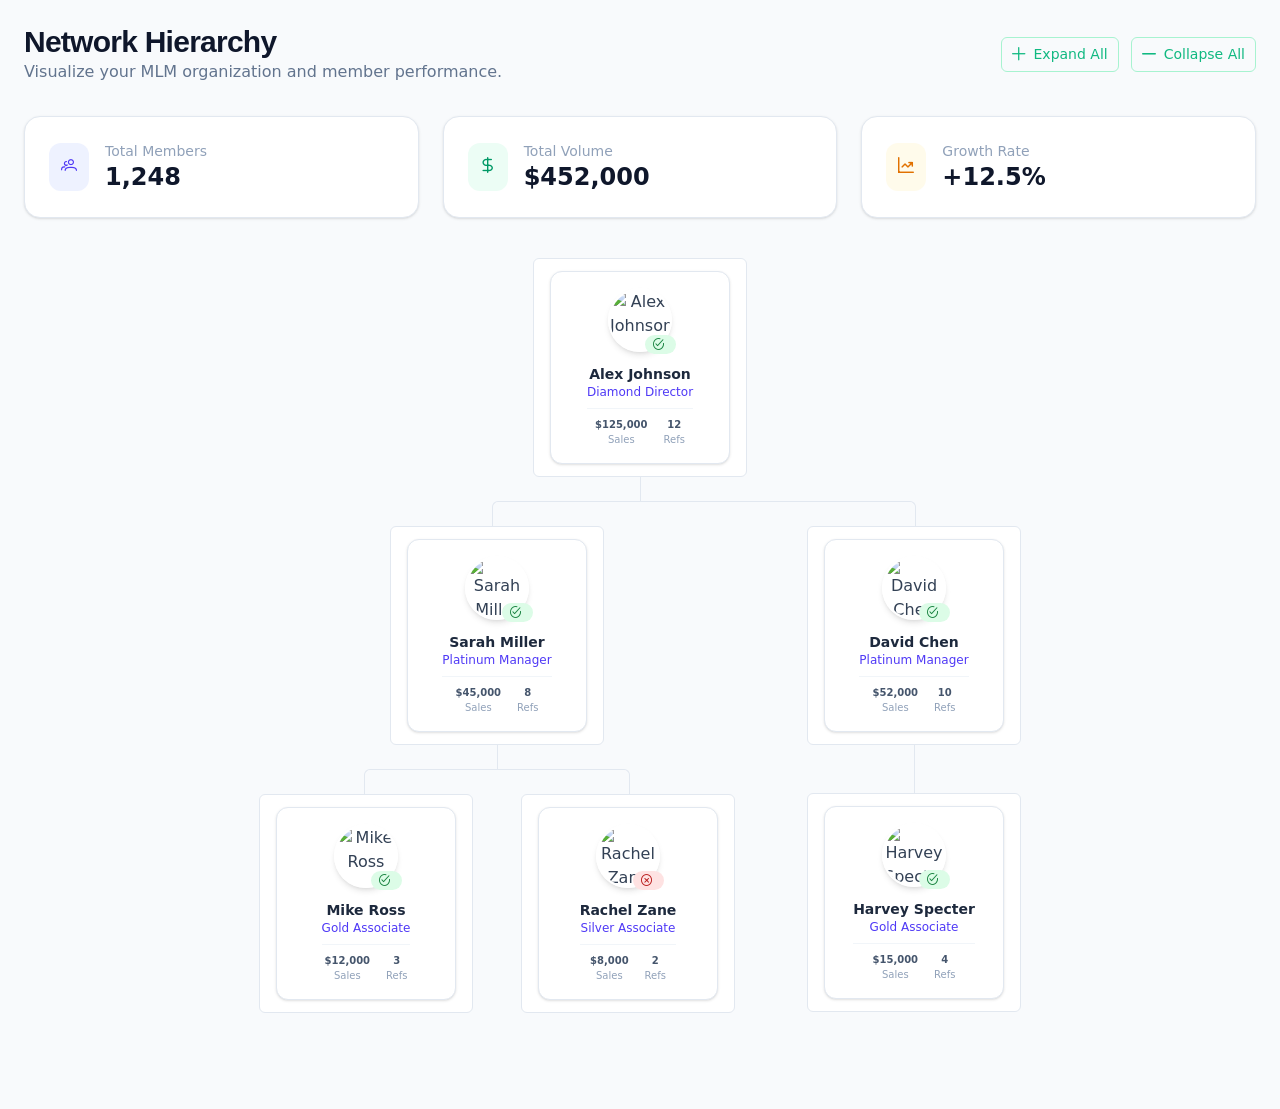
==== index.html @ 8acdace0 "Add files via upload" ====
<!DOCTYPE html><html lang="en" data-beasties-container><head>
    <meta charset="utf-8">
    <title>Google AI Studio Angular App</title>
    <base href="/">
    <meta name="viewport" content="width=device-width, initial-scale=1">
    <link rel="icon" type="image/x-icon" href="favicon.ico">
  <style>@font-face{font-family:Inter;font-style:normal;font-weight:400;font-display:swap;src:url(https://fonts.gstatic.com/s/inter/v20/UcC73FwrK3iLTeHuS_nVMrMxCp50SjIa2JL7SUc.woff2) format("woff2");unicode-range:U+0460-052F,U+1C80-1C8A,U+20B4,U+2DE0-2DFF,U+A640-A69F,U+FE2E-FE2F}@font-face{font-family:Inter;font-style:normal;font-weight:400;font-display:swap;src:url(https://fonts.gstatic.com/s/inter/v20/UcC73FwrK3iLTeHuS_nVMrMxCp50SjIa0ZL7SUc.woff2) format("woff2");unicode-range:U+0301,U+0400-045F,U+0490-0491,U+04B0-04B1,U+2116}@font-face{font-family:Inter;font-style:normal;font-weight:400;font-display:swap;src:url(https://fonts.gstatic.com/s/inter/v20/UcC73FwrK3iLTeHuS_nVMrMxCp50SjIa2ZL7SUc.woff2) format("woff2");unicode-range:U+1F00-1FFF}@font-face{font-family:Inter;font-style:normal;font-weight:400;font-display:swap;src:url(https://fonts.gstatic.com/s/inter/v20/UcC73FwrK3iLTeHuS_nVMrMxCp50SjIa1pL7SUc.woff2) format("woff2");unicode-range:U+0370-0377,U+037A-037F,U+0384-038A,U+038C,U+038E-03A1,U+03A3-03FF}@font-face{font-family:Inter;font-style:normal;font-weight:400;font-display:swap;src:url(https://fonts.gstatic.com/s/inter/v20/UcC73FwrK3iLTeHuS_nVMrMxCp50SjIa2pL7SUc.woff2) format("woff2");unicode-range:U+0102-0103,U+0110-0111,U+0128-0129,U+0168-0169,U+01A0-01A1,U+01AF-01B0,U+0300-0301,U+0303-0304,U+0308-0309,U+0323,U+0329,U+1EA0-1EF9,U+20AB}@font-face{font-family:Inter;font-style:normal;font-weight:400;font-display:swap;src:url(https://fonts.gstatic.com/s/inter/v20/UcC73FwrK3iLTeHuS_nVMrMxCp50SjIa25L7SUc.woff2) format("woff2");unicode-range:U+0100-02BA,U+02BD-02C5,U+02C7-02CC,U+02CE-02D7,U+02DD-02FF,U+0304,U+0308,U+0329,U+1D00-1DBF,U+1E00-1E9F,U+1EF2-1EFF,U+2020,U+20A0-20AB,U+20AD-20C0,U+2113,U+2C60-2C7F,U+A720-A7FF}@font-face{font-family:Inter;font-style:normal;font-weight:400;font-display:swap;src:url(https://fonts.gstatic.com/s/inter/v20/UcC73FwrK3iLTeHuS_nVMrMxCp50SjIa1ZL7.woff2) format("woff2");unicode-range:U+0000-00FF,U+0131,U+0152-0153,U+02BB-02BC,U+02C6,U+02DA,U+02DC,U+0304,U+0308,U+0329,U+2000-206F,U+20AC,U+2122,U+2191,U+2193,U+2212,U+2215,U+FEFF,U+FFFD}@font-face{font-family:Inter;font-style:normal;font-weight:500;font-display:swap;src:url(https://fonts.gstatic.com/s/inter/v20/UcC73FwrK3iLTeHuS_nVMrMxCp50SjIa2JL7SUc.woff2) format("woff2");unicode-range:U+0460-052F,U+1C80-1C8A,U+20B4,U+2DE0-2DFF,U+A640-A69F,U+FE2E-FE2F}@font-face{font-family:Inter;font-style:normal;font-weight:500;font-display:swap;src:url(https://fonts.gstatic.com/s/inter/v20/UcC73FwrK3iLTeHuS_nVMrMxCp50SjIa0ZL7SUc.woff2) format("woff2");unicode-range:U+0301,U+0400-045F,U+0490-0491,U+04B0-04B1,U+2116}@font-face{font-family:Inter;font-style:normal;font-weight:500;font-display:swap;src:url(https://fonts.gstatic.com/s/inter/v20/UcC73FwrK3iLTeHuS_nVMrMxCp50SjIa2ZL7SUc.woff2) format("woff2");unicode-range:U+1F00-1FFF}@font-face{font-family:Inter;font-style:normal;font-weight:500;font-display:swap;src:url(https://fonts.gstatic.com/s/inter/v20/UcC73FwrK3iLTeHuS_nVMrMxCp50SjIa1pL7SUc.woff2) format("woff2");unicode-range:U+0370-0377,U+037A-037F,U+0384-038A,U+038C,U+038E-03A1,U+03A3-03FF}@font-face{font-family:Inter;font-style:normal;font-weight:500;font-display:swap;src:url(https://fonts.gstatic.com/s/inter/v20/UcC73FwrK3iLTeHuS_nVMrMxCp50SjIa2pL7SUc.woff2) format("woff2");unicode-range:U+0102-0103,U+0110-0111,U+0128-0129,U+0168-0169,U+01A0-01A1,U+01AF-01B0,U+0300-0301,U+0303-0304,U+0308-0309,U+0323,U+0329,U+1EA0-1EF9,U+20AB}@font-face{font-family:Inter;font-style:normal;font-weight:500;font-display:swap;src:url(https://fonts.gstatic.com/s/inter/v20/UcC73FwrK3iLTeHuS_nVMrMxCp50SjIa25L7SUc.woff2) format("woff2");unicode-range:U+0100-02BA,U+02BD-02C5,U+02C7-02CC,U+02CE-02D7,U+02DD-02FF,U+0304,U+0308,U+0329,U+1D00-1DBF,U+1E00-1E9F,U+1EF2-1EFF,U+2020,U+20A0-20AB,U+20AD-20C0,U+2113,U+2C60-2C7F,U+A720-A7FF}@font-face{font-family:Inter;font-style:normal;font-weight:500;font-display:swap;src:url(https://fonts.gstatic.com/s/inter/v20/UcC73FwrK3iLTeHuS_nVMrMxCp50SjIa1ZL7.woff2) format("woff2");unicode-range:U+0000-00FF,U+0131,U+0152-0153,U+02BB-02BC,U+02C6,U+02DA,U+02DC,U+0304,U+0308,U+0329,U+2000-206F,U+20AC,U+2122,U+2191,U+2193,U+2212,U+2215,U+FEFF,U+FFFD}@font-face{font-family:Inter;font-style:normal;font-weight:600;font-display:swap;src:url(https://fonts.gstatic.com/s/inter/v20/UcC73FwrK3iLTeHuS_nVMrMxCp50SjIa2JL7SUc.woff2) format("woff2");unicode-range:U+0460-052F,U+1C80-1C8A,U+20B4,U+2DE0-2DFF,U+A640-A69F,U+FE2E-FE2F}@font-face{font-family:Inter;font-style:normal;font-weight:600;font-display:swap;src:url(https://fonts.gstatic.com/s/inter/v20/UcC73FwrK3iLTeHuS_nVMrMxCp50SjIa0ZL7SUc.woff2) format("woff2");unicode-range:U+0301,U+0400-045F,U+0490-0491,U+04B0-04B1,U+2116}@font-face{font-family:Inter;font-style:normal;font-weight:600;font-display:swap;src:url(https://fonts.gstatic.com/s/inter/v20/UcC73FwrK3iLTeHuS_nVMrMxCp50SjIa2ZL7SUc.woff2) format("woff2");unicode-range:U+1F00-1FFF}@font-face{font-family:Inter;font-style:normal;font-weight:600;font-display:swap;src:url(https://fonts.gstatic.com/s/inter/v20/UcC73FwrK3iLTeHuS_nVMrMxCp50SjIa1pL7SUc.woff2) format("woff2");unicode-range:U+0370-0377,U+037A-037F,U+0384-038A,U+038C,U+038E-03A1,U+03A3-03FF}@font-face{font-family:Inter;font-style:normal;font-weight:600;font-display:swap;src:url(https://fonts.gstatic.com/s/inter/v20/UcC73FwrK3iLTeHuS_nVMrMxCp50SjIa2pL7SUc.woff2) format("woff2");unicode-range:U+0102-0103,U+0110-0111,U+0128-0129,U+0168-0169,U+01A0-01A1,U+01AF-01B0,U+0300-0301,U+0303-0304,U+0308-0309,U+0323,U+0329,U+1EA0-1EF9,U+20AB}@font-face{font-family:Inter;font-style:normal;font-weight:600;font-display:swap;src:url(https://fonts.gstatic.com/s/inter/v20/UcC73FwrK3iLTeHuS_nVMrMxCp50SjIa25L7SUc.woff2) format("woff2");unicode-range:U+0100-02BA,U+02BD-02C5,U+02C7-02CC,U+02CE-02D7,U+02DD-02FF,U+0304,U+0308,U+0329,U+1D00-1DBF,U+1E00-1E9F,U+1EF2-1EFF,U+2020,U+20A0-20AB,U+20AD-20C0,U+2113,U+2C60-2C7F,U+A720-A7FF}@font-face{font-family:Inter;font-style:normal;font-weight:600;font-display:swap;src:url(https://fonts.gstatic.com/s/inter/v20/UcC73FwrK3iLTeHuS_nVMrMxCp50SjIa1ZL7.woff2) format("woff2");unicode-range:U+0000-00FF,U+0131,U+0152-0153,U+02BB-02BC,U+02C6,U+02DA,U+02DC,U+0304,U+0308,U+0329,U+2000-206F,U+20AC,U+2122,U+2191,U+2193,U+2212,U+2215,U+FEFF,U+FFFD}@font-face{font-family:Inter;font-style:normal;font-weight:700;font-display:swap;src:url(https://fonts.gstatic.com/s/inter/v20/UcC73FwrK3iLTeHuS_nVMrMxCp50SjIa2JL7SUc.woff2) format("woff2");unicode-range:U+0460-052F,U+1C80-1C8A,U+20B4,U+2DE0-2DFF,U+A640-A69F,U+FE2E-FE2F}@font-face{font-family:Inter;font-style:normal;font-weight:700;font-display:swap;src:url(https://fonts.gstatic.com/s/inter/v20/UcC73FwrK3iLTeHuS_nVMrMxCp50SjIa0ZL7SUc.woff2) format("woff2");unicode-range:U+0301,U+0400-045F,U+0490-0491,U+04B0-04B1,U+2116}@font-face{font-family:Inter;font-style:normal;font-weight:700;font-display:swap;src:url(https://fonts.gstatic.com/s/inter/v20/UcC73FwrK3iLTeHuS_nVMrMxCp50SjIa2ZL7SUc.woff2) format("woff2");unicode-range:U+1F00-1FFF}@font-face{font-family:Inter;font-style:normal;font-weight:700;font-display:swap;src:url(https://fonts.gstatic.com/s/inter/v20/UcC73FwrK3iLTeHuS_nVMrMxCp50SjIa1pL7SUc.woff2) format("woff2");unicode-range:U+0370-0377,U+037A-037F,U+0384-038A,U+038C,U+038E-03A1,U+03A3-03FF}@font-face{font-family:Inter;font-style:normal;font-weight:700;font-display:swap;src:url(https://fonts.gstatic.com/s/inter/v20/UcC73FwrK3iLTeHuS_nVMrMxCp50SjIa2pL7SUc.woff2) format("woff2");unicode-range:U+0102-0103,U+0110-0111,U+0128-0129,U+0168-0169,U+01A0-01A1,U+01AF-01B0,U+0300-0301,U+0303-0304,U+0308-0309,U+0323,U+0329,U+1EA0-1EF9,U+20AB}@font-face{font-family:Inter;font-style:normal;font-weight:700;font-display:swap;src:url(https://fonts.gstatic.com/s/inter/v20/UcC73FwrK3iLTeHuS_nVMrMxCp50SjIa25L7SUc.woff2) format("woff2");unicode-range:U+0100-02BA,U+02BD-02C5,U+02C7-02CC,U+02CE-02D7,U+02DD-02FF,U+0304,U+0308,U+0329,U+1D00-1DBF,U+1E00-1E9F,U+1EF2-1EFF,U+2020,U+20A0-20AB,U+20AD-20C0,U+2113,U+2C60-2C7F,U+A720-A7FF}@font-face{font-family:Inter;font-style:normal;font-weight:700;font-display:swap;src:url(https://fonts.gstatic.com/s/inter/v20/UcC73FwrK3iLTeHuS_nVMrMxCp50SjIa1ZL7.woff2) format("woff2");unicode-range:U+0000-00FF,U+0131,U+0152-0153,U+02BB-02BC,U+02C6,U+02DA,U+02DC,U+0304,U+0308,U+0329,U+2000-206F,U+20AC,U+2122,U+2191,U+2193,U+2212,U+2215,U+FEFF,U+FFFD}@font-face{font-family:Space Grotesk;font-style:normal;font-weight:500;font-display:swap;src:url(https://fonts.gstatic.com/s/spacegrotesk/v22/V8mDoQDjQSkFtoMM3T6r8E7mPb54C-s0.woff2) format("woff2");unicode-range:U+0102-0103,U+0110-0111,U+0128-0129,U+0168-0169,U+01A0-01A1,U+01AF-01B0,U+0300-0301,U+0303-0304,U+0308-0309,U+0323,U+0329,U+1EA0-1EF9,U+20AB}@font-face{font-family:Space Grotesk;font-style:normal;font-weight:500;font-display:swap;src:url(https://fonts.gstatic.com/s/spacegrotesk/v22/V8mDoQDjQSkFtoMM3T6r8E7mPb94C-s0.woff2) format("woff2");unicode-range:U+0100-02BA,U+02BD-02C5,U+02C7-02CC,U+02CE-02D7,U+02DD-02FF,U+0304,U+0308,U+0329,U+1D00-1DBF,U+1E00-1E9F,U+1EF2-1EFF,U+2020,U+20A0-20AB,U+20AD-20C0,U+2113,U+2C60-2C7F,U+A720-A7FF}@font-face{font-family:Space Grotesk;font-style:normal;font-weight:500;font-display:swap;src:url(https://fonts.gstatic.com/s/spacegrotesk/v22/V8mDoQDjQSkFtoMM3T6r8E7mPbF4Cw.woff2) format("woff2");unicode-range:U+0000-00FF,U+0131,U+0152-0153,U+02BB-02BC,U+02C6,U+02DA,U+02DC,U+0304,U+0308,U+0329,U+2000-206F,U+20AC,U+2122,U+2191,U+2193,U+2212,U+2215,U+FEFF,U+FFFD}@font-face{font-family:Space Grotesk;font-style:normal;font-weight:700;font-display:swap;src:url(https://fonts.gstatic.com/s/spacegrotesk/v22/V8mDoQDjQSkFtoMM3T6r8E7mPb54C-s0.woff2) format("woff2");unicode-range:U+0102-0103,U+0110-0111,U+0128-0129,U+0168-0169,U+01A0-01A1,U+01AF-01B0,U+0300-0301,U+0303-0304,U+0308-0309,U+0323,U+0329,U+1EA0-1EF9,U+20AB}@font-face{font-family:Space Grotesk;font-style:normal;font-weight:700;font-display:swap;src:url(https://fonts.gstatic.com/s/spacegrotesk/v22/V8mDoQDjQSkFtoMM3T6r8E7mPb94C-s0.woff2) format("woff2");unicode-range:U+0100-02BA,U+02BD-02C5,U+02C7-02CC,U+02CE-02D7,U+02DD-02FF,U+0304,U+0308,U+0329,U+1D00-1DBF,U+1E00-1E9F,U+1EF2-1EFF,U+2020,U+20A0-20AB,U+20AD-20C0,U+2113,U+2C60-2C7F,U+A720-A7FF}@font-face{font-family:Space Grotesk;font-style:normal;font-weight:700;font-display:swap;src:url(https://fonts.gstatic.com/s/spacegrotesk/v22/V8mDoQDjQSkFtoMM3T6r8E7mPbF4Cw.woff2) format("woff2");unicode-range:U+0000-00FF,U+0131,U+0152-0153,U+02BB-02BC,U+02C6,U+02DA,U+02DC,U+0304,U+0308,U+0329,U+2000-206F,U+20AC,U+2122,U+2191,U+2193,U+2212,U+2215,U+FEFF,U+FFFD}@layer properties;@font-face{font-family:primeicons;font-display:block;src:url("./media/primeicons-RSSEDYLY.eot");src:url("./media/primeicons-RSSEDYLY.eot?#iefix") format("embedded-opentype"),url("./media/primeicons-4GST5W3O.woff2") format("woff2"),url("./media/primeicons-P53SE5CV.woff") format("woff"),url("./media/primeicons-GEFHGEHP.ttf") format("truetype"),url("./media/primeicons-DHQU4SEP.svg?#primeicons") format("svg");font-weight:400;font-style:normal}.pi{font-family:primeicons;speak:none;font-style:normal;font-weight:400;font-variant:normal;text-transform:none;line-height:1;display:inline-block;-webkit-font-smoothing:antialiased;-moz-osx-font-smoothing:grayscale}.pi:before{--webkit-backface-visibility: hidden;backface-visibility:hidden}@-webkit-keyframes fa-spin{0%{-webkit-transform:rotate(0deg);transform:rotate(0)}to{-webkit-transform:rotate(359deg);transform:rotate(359deg)}}.pi-chart-line:before{content:"\e98b"}.pi-dollar:before{content:"\e96b"}.pi-users:before{content:"\e941"}.pi-check-circle:before{content:"\e90a"}.pi-times-circle:before{content:"\e90c"}@layer theme,base,components,utilities;@layer theme{:root{--font-sans: "Inter", ui-sans-serif, system-ui, sans-serif;--font-mono: ui-monospace, SFMono-Regular, Menlo, Monaco, Consolas, "Liberation Mono", "Courier New", monospace;--color-amber-50: oklch(98.7% .022 95.277);--color-amber-600: oklch(66.6% .179 58.318);--color-emerald-50: oklch(97.9% .021 166.113);--color-emerald-600: oklch(59.6% .145 163.225);--color-indigo-50: oklch(96.2% .018 272.314);--color-indigo-400: oklch(67.3% .182 276.935);--color-indigo-600: oklch(51.1% .262 276.966);--color-slate-50: oklch(98.4% .003 247.858);--color-slate-100: oklch(96.8% .007 247.896);--color-slate-200: oklch(92.9% .013 255.508);--color-slate-400: oklch(70.4% .04 256.788);--color-slate-500: oklch(55.4% .046 257.417);--color-slate-600: oklch(44.6% .043 257.281);--color-slate-800: oklch(27.9% .041 260.031);--color-slate-900: oklch(20.8% .042 265.755);--color-white: #fff;--spacing: .25rem;--container-7xl: 80rem;--text-xs: .75rem;--text-xs--line-height: calc(1 / .75);--text-sm: .875rem;--text-sm--line-height: calc(1.25 / .875);--text-lg: 1.125rem;--text-lg--line-height: calc(1.75 / 1.125);--text-xl: 1.25rem;--text-xl--line-height: calc(1.75 / 1.25);--text-2xl: 1.5rem;--text-2xl--line-height: calc(2 / 1.5);--text-3xl: 1.875rem;--text-3xl--line-height: 1.2 ;--font-weight-medium: 500;--font-weight-semibold: 600;--font-weight-bold: 700;--tracking-tight: -.025em;--tracking-wider: .05em;--radius-xl: .75rem;--radius-2xl: 1rem;--default-transition-duration: .15s;--default-transition-timing-function: cubic-bezier(.4, 0, .2, 1);--default-font-family: var(--font-sans);--default-mono-font-family: var(--font-mono);--font-display: "Space Grotesk", sans-serif}}@layer base{*,:after,:before{box-sizing:border-box;margin:0;padding:0;border:0 solid}html{line-height:1.5;-webkit-text-size-adjust:100%;tab-size:4;font-family:var(--default-font-family, ui-sans-serif, system-ui, sans-serif, "Apple Color Emoji", "Segoe UI Emoji", "Segoe UI Symbol", "Noto Color Emoji");font-feature-settings:var(--default-font-feature-settings, normal);font-variation-settings:var(--default-font-variation-settings, normal);-webkit-tap-highlight-color:transparent}h1{font-size:inherit;font-weight:inherit}table{text-indent:0;border-color:inherit;border-collapse:collapse}img{display:block;vertical-align:middle}img{max-width:100%;height:auto}button{font:inherit;font-feature-settings:inherit;font-variation-settings:inherit;letter-spacing:inherit;color:inherit;border-radius:0;background-color:transparent;opacity:1}button{appearance:button}}@layer utilities{.absolute{position:absolute}.relative{position:relative}.-right-1{right:calc(var(--spacing) * -1)}.-bottom-1{bottom:calc(var(--spacing) * -1)}.mx-auto{margin-inline:auto}.mb-2{margin-bottom:calc(var(--spacing) * 2)}.mb-3{margin-bottom:calc(var(--spacing) * 3)}.mb-8{margin-bottom:calc(var(--spacing) * 8)}.mb-10{margin-bottom:calc(var(--spacing) * 10)}.flex{display:flex}.grid{display:grid}.h-16{height:calc(var(--spacing) * 16)}.min-h-screen{min-height:100vh}.w-16{width:calc(var(--spacing) * 16)}.w-full{width:100%}.max-w-7xl{max-width:var(--container-7xl)}.min-w-\[180px\]{min-width:180px}.cursor-pointer{cursor:pointer}.grid-cols-1{grid-template-columns:repeat(1,minmax(0,1fr))}.flex-col{flex-direction:column}.items-center{align-items:center}.justify-between{justify-content:space-between}.justify-center{justify-content:center}.gap-3{gap:calc(var(--spacing) * 3)}.gap-4{gap:calc(var(--spacing) * 4)}.gap-6{gap:calc(var(--spacing) * 6)}.overflow-auto{overflow:auto}.rounded-2xl{border-radius:var(--radius-2xl)}.rounded-full{border-radius:calc(infinity * 1px)}.rounded-xl{border-radius:var(--radius-xl)}.border{border-style:var(--tw-border-style);border-width:1px}.border-2{border-style:var(--tw-border-style);border-width:2px}.border-t{border-top-style:var(--tw-border-style);border-top-width:1px}.border-slate-100{border-color:var(--color-slate-100)}.border-slate-200{border-color:var(--color-slate-200)}.border-white{border-color:var(--color-white)}.bg-amber-50{background-color:var(--color-amber-50)}.bg-emerald-50{background-color:var(--color-emerald-50)}.bg-indigo-50{background-color:var(--color-indigo-50)}.bg-slate-50{background-color:var(--color-slate-50)}.bg-white{background-color:var(--color-white)}.p-3{padding:calc(var(--spacing) * 3)}.p-4{padding:calc(var(--spacing) * 4)}.p-6{padding:calc(var(--spacing) * 6)}.pt-2{padding-top:calc(var(--spacing) * 2)}.pb-12{padding-bottom:calc(var(--spacing) * 12)}.text-center{text-align:center}.text-2xl{font-size:var(--text-2xl);line-height:var(--tw-leading, var(--text-2xl--line-height))}.text-3xl{font-size:var(--text-3xl);line-height:var(--tw-leading, var(--text-3xl--line-height))}.text-sm{font-size:var(--text-sm);line-height:var(--tw-leading, var(--text-sm--line-height))}.text-xl{font-size:var(--text-xl);line-height:var(--tw-leading, var(--text-xl--line-height))}.text-xs{font-size:var(--text-xs);line-height:var(--tw-leading, var(--text-xs--line-height))}.text-\[10px\]{font-size:10px}.font-bold{--tw-font-weight: var(--font-weight-bold);font-weight:var(--font-weight-bold)}.font-medium{--tw-font-weight: var(--font-weight-medium);font-weight:var(--font-weight-medium)}.font-semibold{--tw-font-weight: var(--font-weight-semibold);font-weight:var(--font-weight-semibold)}.tracking-tight{--tw-tracking: var(--tracking-tight);letter-spacing:var(--tracking-tight)}.text-amber-600{color:var(--color-amber-600)}.text-emerald-600{color:var(--color-emerald-600)}.text-indigo-600{color:var(--color-indigo-600)}.text-slate-400{color:var(--color-slate-400)}.text-slate-500{color:var(--color-slate-500)}.text-slate-600{color:var(--color-slate-600)}.text-slate-800{color:var(--color-slate-800)}.text-slate-900{color:var(--color-slate-900)}.shadow-md{--tw-shadow: 0 4px 6px -1px var(--tw-shadow-color, rgb(0 0 0 / .1)), 0 2px 4px -2px var(--tw-shadow-color, rgb(0 0 0 / .1));box-shadow:var(--tw-inset-shadow),var(--tw-inset-ring-shadow),var(--tw-ring-offset-shadow),var(--tw-ring-shadow),var(--tw-shadow)}.shadow-sm{--tw-shadow: 0 1px 3px 0 var(--tw-shadow-color, rgb(0 0 0 / .1)), 0 1px 2px -1px var(--tw-shadow-color, rgb(0 0 0 / .1));box-shadow:var(--tw-inset-shadow),var(--tw-inset-ring-shadow),var(--tw-ring-offset-shadow),var(--tw-ring-shadow),var(--tw-shadow)}.transition-all{transition-property:all;transition-timing-function:var(--tw-ease, var(--default-transition-timing-function));transition-duration:var(--tw-duration, var(--default-transition-duration))}.duration-300{--tw-duration: .3s;transition-duration:.3s}@media(hover:hover){.hover\:border-indigo-400:hover{border-color:var(--color-indigo-400)}}@media(width>=48rem){.md\:grid-cols-3{grid-template-columns:repeat(3,minmax(0,1fr))}}}body{background-color:var(--color-slate-50);font-family:var(--font-sans);color:var(--color-slate-900)}h1{font-family:var(--font-display)}@property --tw-border-style{syntax: "*"; inherits: false; initial-value: solid;}@property --tw-font-weight{syntax: "*"; inherits: false;}@property --tw-tracking{syntax: "*"; inherits: false;}@property --tw-shadow{syntax: "*"; inherits: false; initial-value: 0 0 #0000;}@property --tw-shadow-color{syntax: "*"; inherits: false;}@property --tw-shadow-alpha{syntax: "<percentage>"; inherits: false; initial-value: 100%;}@property --tw-inset-shadow{syntax: "*"; inherits: false; initial-value: 0 0 #0000;}@property --tw-inset-shadow-color{syntax: "*"; inherits: false;}@property --tw-inset-shadow-alpha{syntax: "<percentage>"; inherits: false; initial-value: 100%;}@property --tw-ring-color{syntax: "*"; inherits: false;}@property --tw-ring-shadow{syntax: "*"; inherits: false; initial-value: 0 0 #0000;}@property --tw-inset-ring-color{syntax: "*"; inherits: false;}@property --tw-inset-ring-shadow{syntax: "*"; inherits: false; initial-value: 0 0 #0000;}@property --tw-ring-inset{syntax: "*"; inherits: false;}@property --tw-ring-offset-width{syntax: "<length>"; inherits: false; initial-value: 0px;}@property --tw-ring-offset-color{syntax: "*"; inherits: false; initial-value: #fff;}@property --tw-ring-offset-shadow{syntax: "*"; inherits: false; initial-value: 0 0 #0000;}@property --tw-duration{syntax: "*"; inherits: false;}@layer properties{@supports ((-webkit-hyphens: none) and (not (margin-trim: inline))) or ((-moz-orient: inline) and (not (color:rgb(from red r g b)))){*,:before,:after{--tw-border-style: solid;--tw-font-weight: initial;--tw-tracking: initial;--tw-shadow: 0 0 #0000;--tw-shadow-color: initial;--tw-shadow-alpha: 100%;--tw-inset-shadow: 0 0 #0000;--tw-inset-shadow-color: initial;--tw-inset-shadow-alpha: 100%;--tw-ring-color: initial;--tw-ring-shadow: 0 0 #0000;--tw-inset-ring-color: initial;--tw-inset-ring-shadow: 0 0 #0000;--tw-ring-inset: initial;--tw-ring-offset-width: 0px;--tw-ring-offset-color: #fff;--tw-ring-offset-shadow: 0 0 #0000;--tw-duration: initial}}}
</style><link rel="stylesheet" href="styles-IQ2K6V4L.css" media="print" onload="this.media='all'"><noscript><link rel="stylesheet" href="styles-IQ2K6V4L.css"></noscript><style ng-app-id="ng">[_nghost-ng-c2458007079]     .p-organizationchart-node-content{border:none;background:transparent;padding:0}[_nghost-ng-c2458007079]     .p-organizationchart-line-down{background-color:#cbd5e1}[_nghost-ng-c2458007079]     .p-organizationchart-line-left, [_nghost-ng-c2458007079]     .p-organizationchart-line-right, [_nghost-ng-c2458007079]     .p-organizationchart-line-top{border-color:#cbd5e1}</style><style type="text/css" data-primeng-style-id="primitive-variables">:root,:host{--p-stone-50:#fafaf9;--p-stone-100:#f5f5f4;--p-stone-200:#e7e5e4;--p-stone-300:#d6d3d1;--p-stone-400:#a8a29e;--p-stone-500:#78716c;--p-stone-600:#57534e;--p-stone-700:#44403c;--p-stone-800:#292524;--p-stone-900:#1c1917;--p-stone-950:#0c0a09;--p-neutral-50:#fafafa;--p-neutral-100:#f5f5f5;--p-neutral-200:#e5e5e5;--p-neutral-300:#d4d4d4;--p-neutral-400:#a3a3a3;--p-neutral-500:#737373;--p-neutral-600:#525252;--p-neutral-700:#404040;--p-neutral-800:#262626;--p-neutral-900:#171717;--p-neutral-950:#0a0a0a;--p-zinc-50:#fafafa;--p-zinc-100:#f4f4f5;--p-zinc-200:#e4e4e7;--p-zinc-300:#d4d4d8;--p-zinc-400:#a1a1aa;--p-zinc-500:#71717a;--p-zinc-600:#52525b;--p-zinc-700:#3f3f46;--p-zinc-800:#27272a;--p-zinc-900:#18181b;--p-zinc-950:#09090b;--p-gray-50:#f9fafb;--p-gray-100:#f3f4f6;--p-gray-200:#e5e7eb;--p-gray-300:#d1d5db;--p-gray-400:#9ca3af;--p-gray-500:#6b7280;--p-gray-600:#4b5563;--p-gray-700:#374151;--p-gray-800:#1f2937;--p-gray-900:#111827;--p-gray-950:#030712;--p-slate-50:#f8fafc;--p-slate-100:#f1f5f9;--p-slate-200:#e2e8f0;--p-slate-300:#cbd5e1;--p-slate-400:#94a3b8;--p-slate-500:#64748b;--p-slate-600:#475569;--p-slate-700:#334155;--p-slate-800:#1e293b;--p-slate-900:#0f172a;--p-slate-950:#020617;--p-rose-50:#fff1f2;--p-rose-100:#ffe4e6;--p-rose-200:#fecdd3;--p-rose-300:#fda4af;--p-rose-400:#fb7185;--p-rose-500:#f43f5e;--p-rose-600:#e11d48;--p-rose-700:#be123c;--p-rose-800:#9f1239;--p-rose-900:#881337;--p-rose-950:#4c0519;--p-pink-50:#fdf2f8;--p-pink-100:#fce7f3;--p-pink-200:#fbcfe8;--p-pink-300:#f9a8d4;--p-pink-400:#f472b6;--p-pink-500:#ec4899;--p-pink-600:#db2777;--p-pink-700:#be185d;--p-pink-800:#9d174d;--p-pink-900:#831843;--p-pink-950:#500724;--p-fuchsia-50:#fdf4ff;--p-fuchsia-100:#fae8ff;--p-fuchsia-200:#f5d0fe;--p-fuchsia-300:#f0abfc;--p-fuchsia-400:#e879f9;--p-fuchsia-500:#d946ef;--p-fuchsia-600:#c026d3;--p-fuchsia-700:#a21caf;--p-fuchsia-800:#86198f;--p-fuchsia-900:#701a75;--p-fuchsia-950:#4a044e;--p-purple-50:#faf5ff;--p-purple-100:#f3e8ff;--p-purple-200:#e9d5ff;--p-purple-300:#d8b4fe;--p-purple-400:#c084fc;--p-purple-500:#a855f7;--p-purple-600:#9333ea;--p-purple-700:#7e22ce;--p-purple-800:#6b21a8;--p-purple-900:#581c87;--p-purple-950:#3b0764;--p-violet-50:#f5f3ff;--p-violet-100:#ede9fe;--p-violet-200:#ddd6fe;--p-violet-300:#c4b5fd;--p-violet-400:#a78bfa;--p-violet-500:#8b5cf6;--p-violet-600:#7c3aed;--p-violet-700:#6d28d9;--p-violet-800:#5b21b6;--p-violet-900:#4c1d95;--p-violet-950:#2e1065;--p-indigo-50:#eef2ff;--p-indigo-100:#e0e7ff;--p-indigo-200:#c7d2fe;--p-indigo-300:#a5b4fc;--p-indigo-400:#818cf8;--p-indigo-500:#6366f1;--p-indigo-600:#4f46e5;--p-indigo-700:#4338ca;--p-indigo-800:#3730a3;--p-indigo-900:#312e81;--p-indigo-950:#1e1b4b;--p-blue-50:#eff6ff;--p-blue-100:#dbeafe;--p-blue-200:#bfdbfe;--p-blue-300:#93c5fd;--p-blue-400:#60a5fa;--p-blue-500:#3b82f6;--p-blue-600:#2563eb;--p-blue-700:#1d4ed8;--p-blue-800:#1e40af;--p-blue-900:#1e3a8a;--p-blue-950:#172554;--p-sky-50:#f0f9ff;--p-sky-100:#e0f2fe;--p-sky-200:#bae6fd;--p-sky-300:#7dd3fc;--p-sky-400:#38bdf8;--p-sky-500:#0ea5e9;--p-sky-600:#0284c7;--p-sky-700:#0369a1;--p-sky-800:#075985;--p-sky-900:#0c4a6e;--p-sky-950:#082f49;--p-cyan-50:#ecfeff;--p-cyan-100:#cffafe;--p-cyan-200:#a5f3fc;--p-cyan-300:#67e8f9;--p-cyan-400:#22d3ee;--p-cyan-500:#06b6d4;--p-cyan-600:#0891b2;--p-cyan-700:#0e7490;--p-cyan-800:#155e75;--p-cyan-900:#164e63;--p-cyan-950:#083344;--p-teal-50:#f0fdfa;--p-teal-100:#ccfbf1;--p-teal-200:#99f6e4;--p-teal-300:#5eead4;--p-teal-400:#2dd4bf;--p-teal-500:#14b8a6;--p-teal-600:#0d9488;--p-teal-700:#0f766e;--p-teal-800:#115e59;--p-teal-900:#134e4a;--p-teal-950:#042f2e;--p-yellow-50:#fefce8;--p-yellow-100:#fef9c3;--p-yellow-200:#fef08a;--p-yellow-300:#fde047;--p-yellow-400:#facc15;--p-yellow-500:#eab308;--p-yellow-600:#ca8a04;--p-yellow-700:#a16207;--p-yellow-800:#854d0e;--p-yellow-900:#713f12;--p-yellow-950:#422006;--p-amber-50:#fffbeb;--p-amber-100:#fef3c7;--p-amber-200:#fde68a;--p-amber-300:#fcd34d;--p-amber-400:#fbbf24;--p-amber-500:#f59e0b;--p-amber-600:#d97706;--p-amber-700:#b45309;--p-amber-800:#92400e;--p-amber-900:#78350f;--p-amber-950:#451a03;--p-orange-50:#fff7ed;--p-orange-100:#ffedd5;--p-orange-200:#fed7aa;--p-orange-300:#fdba74;--p-orange-400:#fb923c;--p-orange-500:#f97316;--p-orange-600:#ea580c;--p-orange-700:#c2410c;--p-orange-800:#9a3412;--p-orange-900:#7c2d12;--p-orange-950:#431407;--p-red-50:#fef2f2;--p-red-100:#fee2e2;--p-red-200:#fecaca;--p-red-300:#fca5a5;--p-red-400:#f87171;--p-red-500:#ef4444;--p-red-600:#dc2626;--p-red-700:#b91c1c;--p-red-800:#991b1b;--p-red-900:#7f1d1d;--p-red-950:#450a0a;--p-lime-50:#f7fee7;--p-lime-100:#ecfccb;--p-lime-200:#d9f99d;--p-lime-300:#bef264;--p-lime-400:#a3e635;--p-lime-500:#84cc16;--p-lime-600:#65a30d;--p-lime-700:#4d7c0f;--p-lime-800:#3f6212;--p-lime-900:#365314;--p-lime-950:#1a2e05;--p-green-50:#f0fdf4;--p-green-100:#dcfce7;--p-green-200:#bbf7d0;--p-green-300:#86efac;--p-green-400:#4ade80;--p-green-500:#22c55e;--p-green-600:#16a34a;--p-green-700:#15803d;--p-green-800:#166534;--p-green-900:#14532d;--p-green-950:#052e16;--p-emerald-50:#ecfdf5;--p-emerald-100:#d1fae5;--p-emerald-200:#a7f3d0;--p-emerald-300:#6ee7b7;--p-emerald-400:#34d399;--p-emerald-500:#10b981;--p-emerald-600:#059669;--p-emerald-700:#047857;--p-emerald-800:#065f46;--p-emerald-900:#064e3b;--p-emerald-950:#022c22;--p-border-radius-none:0;--p-border-radius-xs:2px;--p-border-radius-sm:4px;--p-border-radius-md:6px;--p-border-radius-lg:8px;--p-border-radius-xl:12px;}</style><style type="text/css" data-primeng-style-id="semantic-variables">:root,:host{--p-transition-duration:0.2s;--p-disabled-opacity:0.6;--p-icon-size:1rem;--p-anchor-gutter:2px;--p-overlay-navigation-shadow:0 4px 6px -1px rgba(0,0,0,0.1),0 2px 4px -2px rgba(0,0,0,0.1);--p-overlay-modal-border-radius:var(--p-border-radius-xl);--p-overlay-modal-padding:1.25rem;--p-overlay-modal-shadow:0 20px 25px -5px rgba(0,0,0,0.1),0 8px 10px -6px rgba(0,0,0,0.1);--p-overlay-popover-border-radius:var(--p-border-radius-md);--p-overlay-popover-padding:0.75rem;--p-overlay-popover-shadow:0 4px 6px -1px rgba(0,0,0,0.1),0 2px 4px -2px rgba(0,0,0,0.1);--p-overlay-select-border-radius:var(--p-border-radius-md);--p-overlay-select-shadow:0 4px 6px -1px rgba(0,0,0,0.1),0 2px 4px -2px rgba(0,0,0,0.1);--p-navigation-submenu-icon-size:0.875rem;--p-navigation-submenu-label-padding:0.5rem 0.75rem;--p-navigation-submenu-label-font-weight:600;--p-navigation-item-padding:0.5rem 0.75rem;--p-navigation-item-border-radius:var(--p-border-radius-sm);--p-navigation-item-gap:0.5rem;--p-navigation-list-padding:0.25rem 0.25rem;--p-navigation-list-gap:2px;--p-mask-transition-duration:0.3s;--p-content-border-radius:var(--p-border-radius-md);--p-list-padding:0.25rem 0.25rem;--p-list-gap:2px;--p-list-option-group-padding:0.5rem 0.75rem;--p-list-option-group-font-weight:600;--p-list-option-padding:0.5rem 0.75rem;--p-list-option-border-radius:var(--p-border-radius-sm);--p-list-header-padding:0.5rem 1rem 0.25rem 1rem;--p-form-field-padding-x:0.75rem;--p-form-field-padding-y:0.5rem;--p-form-field-border-radius:var(--p-border-radius-md);--p-form-field-transition-duration:var(--p-transition-duration);--p-form-field-focus-ring-width:0;--p-form-field-focus-ring-style:none;--p-form-field-focus-ring-color:transparent;--p-form-field-focus-ring-offset:0;--p-form-field-focus-ring-shadow:none;--p-form-field-lg-font-size:1.125rem;--p-form-field-lg-padding-x:0.875rem;--p-form-field-lg-padding-y:0.625rem;--p-form-field-sm-font-size:0.875rem;--p-form-field-sm-padding-x:0.625rem;--p-form-field-sm-padding-y:0.375rem;--p-primary-50:var(--p-emerald-50);--p-primary-100:var(--p-emerald-100);--p-primary-200:var(--p-emerald-200);--p-primary-300:var(--p-emerald-300);--p-primary-400:var(--p-emerald-400);--p-primary-500:var(--p-emerald-500);--p-primary-600:var(--p-emerald-600);--p-primary-700:var(--p-emerald-700);--p-primary-800:var(--p-emerald-800);--p-primary-900:var(--p-emerald-900);--p-primary-950:var(--p-emerald-950);--p-focus-ring-width:1px;--p-focus-ring-style:solid;--p-focus-ring-color:var(--p-primary-color);--p-focus-ring-offset:2px;--p-focus-ring-shadow:none;--p-navigation-submenu-icon-color:var(--p-surface-400);--p-navigation-submenu-icon-focus-color:var(--p-surface-500);--p-navigation-submenu-icon-active-color:var(--p-surface-500);--p-navigation-submenu-label-background:transparent;--p-navigation-submenu-label-color:var(--p-text-muted-color);--p-navigation-item-focus-background:var(--p-surface-100);--p-navigation-item-active-background:var(--p-surface-100);--p-navigation-item-color:var(--p-text-color);--p-navigation-item-focus-color:var(--p-text-hover-color);--p-navigation-item-active-color:var(--p-text-hover-color);--p-navigation-item-icon-color:var(--p-surface-400);--p-navigation-item-icon-focus-color:var(--p-surface-500);--p-navigation-item-icon-active-color:var(--p-surface-500);--p-list-option-group-background:transparent;--p-list-option-group-color:var(--p-text-muted-color);--p-list-option-focus-background:var(--p-surface-100);--p-list-option-selected-background:var(--p-highlight-background);--p-list-option-selected-focus-background:var(--p-highlight-focus-background);--p-list-option-color:var(--p-text-color);--p-list-option-focus-color:var(--p-text-hover-color);--p-list-option-selected-color:var(--p-highlight-color);--p-list-option-selected-focus-color:var(--p-highlight-focus-color);--p-list-option-icon-color:var(--p-surface-400);--p-list-option-icon-focus-color:var(--p-surface-500);--p-overlay-modal-background:var(--p-surface-0);--p-overlay-modal-border-color:var(--p-surface-200);--p-overlay-modal-color:var(--p-text-color);--p-overlay-popover-background:var(--p-surface-0);--p-overlay-popover-border-color:var(--p-surface-200);--p-overlay-popover-color:var(--p-text-color);--p-overlay-select-background:var(--p-surface-0);--p-overlay-select-border-color:var(--p-surface-200);--p-overlay-select-color:var(--p-text-color);--p-content-background:var(--p-surface-0);--p-content-hover-background:var(--p-surface-100);--p-content-border-color:var(--p-surface-200);--p-content-color:var(--p-text-color);--p-content-hover-color:var(--p-text-hover-color);--p-text-color:var(--p-surface-700);--p-text-hover-color:var(--p-surface-800);--p-text-muted-color:var(--p-surface-500);--p-text-hover-muted-color:var(--p-surface-600);--p-form-field-background:var(--p-surface-0);--p-form-field-disabled-background:var(--p-surface-200);--p-form-field-filled-background:var(--p-surface-50);--p-form-field-filled-hover-background:var(--p-surface-50);--p-form-field-filled-focus-background:var(--p-surface-50);--p-form-field-border-color:var(--p-surface-300);--p-form-field-hover-border-color:var(--p-surface-400);--p-form-field-focus-border-color:var(--p-primary-color);--p-form-field-invalid-border-color:var(--p-red-400);--p-form-field-color:var(--p-surface-700);--p-form-field-disabled-color:var(--p-surface-500);--p-form-field-placeholder-color:var(--p-surface-500);--p-form-field-invalid-placeholder-color:var(--p-red-600);--p-form-field-float-label-color:var(--p-surface-500);--p-form-field-float-label-focus-color:var(--p-primary-600);--p-form-field-float-label-active-color:var(--p-surface-500);--p-form-field-float-label-invalid-color:var(--p-form-field-invalid-placeholder-color);--p-form-field-icon-color:var(--p-surface-400);--p-form-field-shadow:0 0 #0000,0 0 #0000,0 1px 2px 0 rgba(18,18,23,0.05);--p-mask-background:rgba(0,0,0,0.4);--p-mask-color:var(--p-surface-200);--p-highlight-background:var(--p-primary-50);--p-highlight-focus-background:var(--p-primary-100);--p-highlight-color:var(--p-primary-700);--p-highlight-focus-color:var(--p-primary-800);--p-primary-color:var(--p-primary-500);--p-primary-contrast-color:#ffffff;--p-primary-hover-color:var(--p-primary-600);--p-primary-active-color:var(--p-primary-700);--p-surface-0:#ffffff;--p-surface-50:var(--p-slate-50);--p-surface-100:var(--p-slate-100);--p-surface-200:var(--p-slate-200);--p-surface-300:var(--p-slate-300);--p-surface-400:var(--p-slate-400);--p-surface-500:var(--p-slate-500);--p-surface-600:var(--p-slate-600);--p-surface-700:var(--p-slate-700);--p-surface-800:var(--p-slate-800);--p-surface-900:var(--p-slate-900);--p-surface-950:var(--p-slate-950);}.my-app-dark{--p-navigation-submenu-icon-color:var(--p-surface-500);--p-navigation-submenu-icon-focus-color:var(--p-surface-400);--p-navigation-submenu-icon-active-color:var(--p-surface-400);--p-navigation-submenu-label-background:transparent;--p-navigation-submenu-label-color:var(--p-text-muted-color);--p-navigation-item-focus-background:var(--p-surface-800);--p-navigation-item-active-background:var(--p-surface-800);--p-navigation-item-color:var(--p-text-color);--p-navigation-item-focus-color:var(--p-text-hover-color);--p-navigation-item-active-color:var(--p-text-hover-color);--p-navigation-item-icon-color:var(--p-surface-500);--p-navigation-item-icon-focus-color:var(--p-surface-400);--p-navigation-item-icon-active-color:var(--p-surface-400);--p-list-option-group-background:transparent;--p-list-option-group-color:var(--p-text-muted-color);--p-list-option-focus-background:var(--p-surface-800);--p-list-option-selected-background:var(--p-highlight-background);--p-list-option-selected-focus-background:var(--p-highlight-focus-background);--p-list-option-color:var(--p-text-color);--p-list-option-focus-color:var(--p-text-hover-color);--p-list-option-selected-color:var(--p-highlight-color);--p-list-option-selected-focus-color:var(--p-highlight-focus-color);--p-list-option-icon-color:var(--p-surface-500);--p-list-option-icon-focus-color:var(--p-surface-400);--p-overlay-modal-background:var(--p-surface-900);--p-overlay-modal-border-color:var(--p-surface-700);--p-overlay-modal-color:var(--p-text-color);--p-overlay-popover-background:var(--p-surface-900);--p-overlay-popover-border-color:var(--p-surface-700);--p-overlay-popover-color:var(--p-text-color);--p-overlay-select-background:var(--p-surface-900);--p-overlay-select-border-color:var(--p-surface-700);--p-overlay-select-color:var(--p-text-color);--p-content-background:var(--p-surface-900);--p-content-hover-background:var(--p-surface-800);--p-content-border-color:var(--p-surface-700);--p-content-color:var(--p-text-color);--p-content-hover-color:var(--p-text-hover-color);--p-text-color:var(--p-surface-0);--p-text-hover-color:var(--p-surface-0);--p-text-muted-color:var(--p-surface-400);--p-text-hover-muted-color:var(--p-surface-300);--p-form-field-background:var(--p-surface-950);--p-form-field-disabled-background:var(--p-surface-700);--p-form-field-filled-background:var(--p-surface-800);--p-form-field-filled-hover-background:var(--p-surface-800);--p-form-field-filled-focus-background:var(--p-surface-800);--p-form-field-border-color:var(--p-surface-600);--p-form-field-hover-border-color:var(--p-surface-500);--p-form-field-focus-border-color:var(--p-primary-color);--p-form-field-invalid-border-color:var(--p-red-300);--p-form-field-color:var(--p-surface-0);--p-form-field-disabled-color:var(--p-surface-400);--p-form-field-placeholder-color:var(--p-surface-400);--p-form-field-invalid-placeholder-color:var(--p-red-400);--p-form-field-float-label-color:var(--p-surface-400);--p-form-field-float-label-focus-color:var(--p-primary-color);--p-form-field-float-label-active-color:var(--p-surface-400);--p-form-field-float-label-invalid-color:var(--p-form-field-invalid-placeholder-color);--p-form-field-icon-color:var(--p-surface-400);--p-form-field-shadow:0 0 #0000,0 0 #0000,0 1px 2px 0 rgba(18,18,23,0.05);--p-mask-background:rgba(0,0,0,0.6);--p-mask-color:var(--p-surface-200);--p-highlight-background:color-mix(in srgb,var(--p-primary-400),transparent 84%);--p-highlight-focus-background:color-mix(in srgb,var(--p-primary-400),transparent 76%);--p-highlight-color:rgba(255,255,255,.87);--p-highlight-focus-color:rgba(255,255,255,.87);--p-primary-color:var(--p-primary-400);--p-primary-contrast-color:var(--p-surface-900);--p-primary-hover-color:var(--p-primary-300);--p-primary-active-color:var(--p-primary-200);--p-surface-0:#ffffff;--p-surface-50:var(--p-zinc-50);--p-surface-100:var(--p-zinc-100);--p-surface-200:var(--p-zinc-200);--p-surface-300:var(--p-zinc-300);--p-surface-400:var(--p-zinc-400);--p-surface-500:var(--p-zinc-500);--p-surface-600:var(--p-zinc-600);--p-surface-700:var(--p-zinc-700);--p-surface-800:var(--p-zinc-800);--p-surface-900:var(--p-zinc-900);--p-surface-950:var(--p-zinc-950);}</style><style type="text/css" data-primeng-style-id="global-variables">:root,:host{color-scheme:light}.my-app-dark{color-scheme:dark}</style><style type="text/css" data-primeng-style-id="global-style">*,::before,::after{box-sizing:border-box;}.p-collapsible-enter-active{animation:p-animate-collapsible-expand 0.2s ease-out;overflow:hidden;}.p-collapsible-leave-active{animation:p-animate-collapsible-collapse 0.2s ease-out;overflow:hidden;}@keyframes p-animate-collapsible-expand{from{grid-template-rows:0fr;}to{grid-template-rows:1fr;}} @keyframes p-animate-collapsible-collapse{from{grid-template-rows:1fr;}to{grid-template-rows:0fr;}} .p-disabled,.p-disabled *{cursor:default;pointer-events:none;user-select:none;}.p-disabled,.p-component:disabled{opacity:var(--p-disabled-opacity);}.pi{font-size:var(--p-icon-size);}.p-icon{width:var(--p-icon-size);height:var(--p-icon-size);}.p-overlay-mask{background:var(--px-mask-background,var(--p-mask-background));color:var(--p-mask-color);position:fixed;top:0;left:0;width:100%;height:100%;}.p-overlay-mask-enter-active{animation:p-animate-overlay-mask-enter var(--p-mask-transition-duration) forwards;}.p-overlay-mask-leave-active{animation:p-animate-overlay-mask-leave var(--p-mask-transition-duration) forwards;}@keyframes p-animate-overlay-mask-enter{from{background:transparent;}to{background:var(--px-mask-background,var(--p-mask-background));}} @keyframes p-animate-overlay-mask-leave{from{background:var(--px-mask-background,var(--p-mask-background));}to{background:transparent;}} .p-anchored-overlay-enter-active{animation:p-animate-anchored-overlay-enter 300ms cubic-bezier(.19,1,.22,1);}.p-anchored-overlay-leave-active{animation:p-animate-anchored-overlay-leave 300ms cubic-bezier(.19,1,.22,1);}@keyframes p-animate-anchored-overlay-enter{from{opacity:0;transform:scale(0.93);}} @keyframes p-animate-anchored-overlay-leave{to{opacity:0;transform:scale(0.93);}}</style><style type="text/css" data-primeng-style-id="base">.p-hidden-accessible{border:0;clip:rect(0 0 0 0);height:1px;margin:-1px;overflow:hidden;padding:0;position:absolute;width:1px;}.p-hidden-accessible input,.p-hidden-accessible select{transform:scale(0);}.p-overflow-hidden{overflow:hidden;padding-right:var(--p-scrollbar-width);}</style><style type="text/css" data-primeng-style-id="button-variables">:root,:host{--p-button-border-radius:var(--p-form-field-border-radius);--p-button-rounded-border-radius:2rem;--p-button-gap:0.5rem;--p-button-padding-x:var(--p-form-field-padding-x);--p-button-padding-y:var(--p-form-field-padding-y);--p-button-icon-only-width:2.5rem;--p-button-raised-shadow:0 3px 1px -2px rgba(0,0,0,0.2),0 2px 2px 0 rgba(0,0,0,0.14),0 1px 5px 0 rgba(0,0,0,0.12);--p-button-badge-size:1rem;--p-button-transition-duration:var(--p-form-field-transition-duration);--p-button-focus-ring-width:var(--p-focus-ring-width);--p-button-focus-ring-style:var(--p-focus-ring-style);--p-button-focus-ring-offset:var(--p-focus-ring-offset);--p-button-label-font-weight:500;--p-button-lg-font-size:var(--p-form-field-lg-font-size);--p-button-lg-padding-x:var(--p-form-field-lg-padding-x);--p-button-lg-padding-y:var(--p-form-field-lg-padding-y);--p-button-lg-icon-only-width:3rem;--p-button-sm-font-size:var(--p-form-field-sm-font-size);--p-button-sm-padding-x:var(--p-form-field-sm-padding-x);--p-button-sm-padding-y:var(--p-form-field-sm-padding-y);--p-button-sm-icon-only-width:2rem;--p-button-link-color:var(--p-primary-color);--p-button-link-hover-color:var(--p-primary-color);--p-button-link-active-color:var(--p-primary-color);--p-button-text-plain-hover-background:var(--p-surface-50);--p-button-text-plain-active-background:var(--p-surface-100);--p-button-text-plain-color:var(--p-surface-700);--p-button-text-contrast-hover-background:var(--p-surface-50);--p-button-text-contrast-active-background:var(--p-surface-100);--p-button-text-contrast-color:var(--p-surface-950);--p-button-text-danger-hover-background:var(--p-red-50);--p-button-text-danger-active-background:var(--p-red-100);--p-button-text-danger-color:var(--p-red-500);--p-button-text-help-hover-background:var(--p-purple-50);--p-button-text-help-active-background:var(--p-purple-100);--p-button-text-help-color:var(--p-purple-500);--p-button-text-warn-hover-background:var(--p-orange-50);--p-button-text-warn-active-background:var(--p-orange-100);--p-button-text-warn-color:var(--p-orange-500);--p-button-text-info-hover-background:var(--p-sky-50);--p-button-text-info-active-background:var(--p-sky-100);--p-button-text-info-color:var(--p-sky-500);--p-button-text-success-hover-background:var(--p-green-50);--p-button-text-success-active-background:var(--p-green-100);--p-button-text-success-color:var(--p-green-500);--p-button-text-secondary-hover-background:var(--p-surface-50);--p-button-text-secondary-active-background:var(--p-surface-100);--p-button-text-secondary-color:var(--p-surface-500);--p-button-text-primary-hover-background:var(--p-primary-50);--p-button-text-primary-active-background:var(--p-primary-100);--p-button-text-primary-color:var(--p-primary-color);--p-button-outlined-plain-hover-background:var(--p-surface-50);--p-button-outlined-plain-active-background:var(--p-surface-100);--p-button-outlined-plain-border-color:var(--p-surface-200);--p-button-outlined-plain-color:var(--p-surface-700);--p-button-outlined-contrast-hover-background:var(--p-surface-50);--p-button-outlined-contrast-active-background:var(--p-surface-100);--p-button-outlined-contrast-border-color:var(--p-surface-700);--p-button-outlined-contrast-color:var(--p-surface-950);--p-button-outlined-danger-hover-background:var(--p-red-50);--p-button-outlined-danger-active-background:var(--p-red-100);--p-button-outlined-danger-border-color:var(--p-red-200);--p-button-outlined-danger-color:var(--p-red-500);--p-button-outlined-help-hover-background:var(--p-purple-50);--p-button-outlined-help-active-background:var(--p-purple-100);--p-button-outlined-help-border-color:var(--p-purple-200);--p-button-outlined-help-color:var(--p-purple-500);--p-button-outlined-warn-hover-background:var(--p-orange-50);--p-button-outlined-warn-active-background:var(--p-orange-100);--p-button-outlined-warn-border-color:var(--p-orange-200);--p-button-outlined-warn-color:var(--p-orange-500);--p-button-outlined-info-hover-background:var(--p-sky-50);--p-button-outlined-info-active-background:var(--p-sky-100);--p-button-outlined-info-border-color:var(--p-sky-200);--p-button-outlined-info-color:var(--p-sky-500);--p-button-outlined-success-hover-background:var(--p-green-50);--p-button-outlined-success-active-background:var(--p-green-100);--p-button-outlined-success-border-color:var(--p-green-200);--p-button-outlined-success-color:var(--p-green-500);--p-button-outlined-secondary-hover-background:var(--p-surface-50);--p-button-outlined-secondary-active-background:var(--p-surface-100);--p-button-outlined-secondary-border-color:var(--p-surface-200);--p-button-outlined-secondary-color:var(--p-surface-500);--p-button-outlined-primary-hover-background:var(--p-primary-50);--p-button-outlined-primary-active-background:var(--p-primary-100);--p-button-outlined-primary-border-color:var(--p-primary-200);--p-button-outlined-primary-color:var(--p-primary-color);--p-button-contrast-background:var(--p-surface-950);--p-button-contrast-hover-background:var(--p-surface-900);--p-button-contrast-active-background:var(--p-surface-800);--p-button-contrast-border-color:var(--p-surface-950);--p-button-contrast-hover-border-color:var(--p-surface-900);--p-button-contrast-active-border-color:var(--p-surface-800);--p-button-contrast-color:var(--p-surface-0);--p-button-contrast-hover-color:var(--p-surface-0);--p-button-contrast-active-color:var(--p-surface-0);--p-button-contrast-focus-ring-color:var(--p-surface-950);--p-button-contrast-focus-ring-shadow:none;--p-button-danger-background:var(--p-red-500);--p-button-danger-hover-background:var(--p-red-600);--p-button-danger-active-background:var(--p-red-700);--p-button-danger-border-color:var(--p-red-500);--p-button-danger-hover-border-color:var(--p-red-600);--p-button-danger-active-border-color:var(--p-red-700);--p-button-danger-color:#ffffff;--p-button-danger-hover-color:#ffffff;--p-button-danger-active-color:#ffffff;--p-button-danger-focus-ring-color:var(--p-red-500);--p-button-danger-focus-ring-shadow:none;--p-button-help-background:var(--p-purple-500);--p-button-help-hover-background:var(--p-purple-600);--p-button-help-active-background:var(--p-purple-700);--p-button-help-border-color:var(--p-purple-500);--p-button-help-hover-border-color:var(--p-purple-600);--p-button-help-active-border-color:var(--p-purple-700);--p-button-help-color:#ffffff;--p-button-help-hover-color:#ffffff;--p-button-help-active-color:#ffffff;--p-button-help-focus-ring-color:var(--p-purple-500);--p-button-help-focus-ring-shadow:none;--p-button-warn-background:var(--p-orange-500);--p-button-warn-hover-background:var(--p-orange-600);--p-button-warn-active-background:var(--p-orange-700);--p-button-warn-border-color:var(--p-orange-500);--p-button-warn-hover-border-color:var(--p-orange-600);--p-button-warn-active-border-color:var(--p-orange-700);--p-button-warn-color:#ffffff;--p-button-warn-hover-color:#ffffff;--p-button-warn-active-color:#ffffff;--p-button-warn-focus-ring-color:var(--p-orange-500);--p-button-warn-focus-ring-shadow:none;--p-button-success-background:var(--p-green-500);--p-button-success-hover-background:var(--p-green-600);--p-button-success-active-background:var(--p-green-700);--p-button-success-border-color:var(--p-green-500);--p-button-success-hover-border-color:var(--p-green-600);--p-button-success-active-border-color:var(--p-green-700);--p-button-success-color:#ffffff;--p-button-success-hover-color:#ffffff;--p-button-success-active-color:#ffffff;--p-button-success-focus-ring-color:var(--p-green-500);--p-button-success-focus-ring-shadow:none;--p-button-info-background:var(--p-sky-500);--p-button-info-hover-background:var(--p-sky-600);--p-button-info-active-background:var(--p-sky-700);--p-button-info-border-color:var(--p-sky-500);--p-button-info-hover-border-color:var(--p-sky-600);--p-button-info-active-border-color:var(--p-sky-700);--p-button-info-color:#ffffff;--p-button-info-hover-color:#ffffff;--p-button-info-active-color:#ffffff;--p-button-info-focus-ring-color:var(--p-sky-500);--p-button-info-focus-ring-shadow:none;--p-button-secondary-background:var(--p-surface-100);--p-button-secondary-hover-background:var(--p-surface-200);--p-button-secondary-active-background:var(--p-surface-300);--p-button-secondary-border-color:var(--p-surface-100);--p-button-secondary-hover-border-color:var(--p-surface-200);--p-button-secondary-active-border-color:var(--p-surface-300);--p-button-secondary-color:var(--p-surface-600);--p-button-secondary-hover-color:var(--p-surface-700);--p-button-secondary-active-color:var(--p-surface-800);--p-button-secondary-focus-ring-color:var(--p-surface-600);--p-button-secondary-focus-ring-shadow:none;--p-button-primary-background:var(--p-primary-color);--p-button-primary-hover-background:var(--p-primary-hover-color);--p-button-primary-active-background:var(--p-primary-active-color);--p-button-primary-border-color:var(--p-primary-color);--p-button-primary-hover-border-color:var(--p-primary-hover-color);--p-button-primary-active-border-color:var(--p-primary-active-color);--p-button-primary-color:var(--p-primary-contrast-color);--p-button-primary-hover-color:var(--p-primary-contrast-color);--p-button-primary-active-color:var(--p-primary-contrast-color);--p-button-primary-focus-ring-color:var(--p-primary-color);--p-button-primary-focus-ring-shadow:none;}.my-app-dark{--p-button-link-color:var(--p-primary-color);--p-button-link-hover-color:var(--p-primary-color);--p-button-link-active-color:var(--p-primary-color);--p-button-text-plain-hover-background:var(--p-surface-800);--p-button-text-plain-active-background:var(--p-surface-700);--p-button-text-plain-color:var(--p-surface-0);--p-button-text-contrast-hover-background:var(--p-surface-800);--p-button-text-contrast-active-background:var(--p-surface-700);--p-button-text-contrast-color:var(--p-surface-0);--p-button-text-danger-hover-background:color-mix(in srgb,var(--p-red-400),transparent 96%);--p-button-text-danger-active-background:color-mix(in srgb,var(--p-red-400),transparent 84%);--p-button-text-danger-color:var(--p-red-400);--p-button-text-help-hover-background:color-mix(in srgb,var(--p-purple-400),transparent 96%);--p-button-text-help-active-background:color-mix(in srgb,var(--p-purple-400),transparent 84%);--p-button-text-help-color:var(--p-purple-400);--p-button-text-warn-hover-background:color-mix(in srgb,var(--p-orange-400),transparent 96%);--p-button-text-warn-active-background:color-mix(in srgb,var(--p-orange-400),transparent 84%);--p-button-text-warn-color:var(--p-orange-400);--p-button-text-info-hover-background:color-mix(in srgb,var(--p-sky-400),transparent 96%);--p-button-text-info-active-background:color-mix(in srgb,var(--p-sky-400),transparent 84%);--p-button-text-info-color:var(--p-sky-400);--p-button-text-success-hover-background:color-mix(in srgb,var(--p-green-400),transparent 96%);--p-button-text-success-active-background:color-mix(in srgb,var(--p-green-400),transparent 84%);--p-button-text-success-color:var(--p-green-400);--p-button-text-secondary-hover-background:var(--p-surface-800);--p-button-text-secondary-active-background:var(--p-surface-700);--p-button-text-secondary-color:var(--p-surface-400);--p-button-text-primary-hover-background:color-mix(in srgb,var(--p-primary-color),transparent 96%);--p-button-text-primary-active-background:color-mix(in srgb,var(--p-primary-color),transparent 84%);--p-button-text-primary-color:var(--p-primary-color);--p-button-outlined-plain-hover-background:var(--p-surface-800);--p-button-outlined-plain-active-background:var(--p-surface-700);--p-button-outlined-plain-border-color:var(--p-surface-600);--p-button-outlined-plain-color:var(--p-surface-0);--p-button-outlined-contrast-hover-background:var(--p-surface-800);--p-button-outlined-contrast-active-background:var(--p-surface-700);--p-button-outlined-contrast-border-color:var(--p-surface-500);--p-button-outlined-contrast-color:var(--p-surface-0);--p-button-outlined-danger-hover-background:color-mix(in srgb,var(--p-red-400),transparent 96%);--p-button-outlined-danger-active-background:color-mix(in srgb,var(--p-red-400),transparent 84%);--p-button-outlined-danger-border-color:var(--p-red-700);--p-button-outlined-danger-color:var(--p-red-400);--p-button-outlined-help-hover-background:color-mix(in srgb,var(--p-purple-400),transparent 96%);--p-button-outlined-help-active-background:color-mix(in srgb,var(--p-purple-400),transparent 84%);--p-button-outlined-help-border-color:var(--p-purple-700);--p-button-outlined-help-color:var(--p-purple-400);--p-button-outlined-warn-hover-background:color-mix(in srgb,var(--p-orange-400),transparent 96%);--p-button-outlined-warn-active-background:color-mix(in srgb,var(--p-orange-400),transparent 84%);--p-button-outlined-warn-border-color:var(--p-orange-700);--p-button-outlined-warn-color:var(--p-orange-400);--p-button-outlined-info-hover-background:color-mix(in srgb,var(--p-sky-400),transparent 96%);--p-button-outlined-info-active-background:color-mix(in srgb,var(--p-sky-400),transparent 84%);--p-button-outlined-info-border-color:var(--p-sky-700);--p-button-outlined-info-color:var(--p-sky-400);--p-button-outlined-success-hover-background:color-mix(in srgb,var(--p-green-400),transparent 96%);--p-button-outlined-success-active-background:color-mix(in srgb,var(--p-green-400),transparent 84%);--p-button-outlined-success-border-color:var(--p-green-700);--p-button-outlined-success-color:var(--p-green-400);--p-button-outlined-secondary-hover-background:rgba(255,255,255,0.04);--p-button-outlined-secondary-active-background:rgba(255,255,255,0.16);--p-button-outlined-secondary-border-color:var(--p-surface-700);--p-button-outlined-secondary-color:var(--p-surface-400);--p-button-outlined-primary-hover-background:color-mix(in srgb,var(--p-primary-color),transparent 96%);--p-button-outlined-primary-active-background:color-mix(in srgb,var(--p-primary-color),transparent 84%);--p-button-outlined-primary-border-color:var(--p-primary-700);--p-button-outlined-primary-color:var(--p-primary-color);--p-button-contrast-background:var(--p-surface-0);--p-button-contrast-hover-background:var(--p-surface-100);--p-button-contrast-active-background:var(--p-surface-200);--p-button-contrast-border-color:var(--p-surface-0);--p-button-contrast-hover-border-color:var(--p-surface-100);--p-button-contrast-active-border-color:var(--p-surface-200);--p-button-contrast-color:var(--p-surface-950);--p-button-contrast-hover-color:var(--p-surface-950);--p-button-contrast-active-color:var(--p-surface-950);--p-button-contrast-focus-ring-color:var(--p-surface-0);--p-button-contrast-focus-ring-shadow:none;--p-button-danger-background:var(--p-red-400);--p-button-danger-hover-background:var(--p-red-300);--p-button-danger-active-background:var(--p-red-200);--p-button-danger-border-color:var(--p-red-400);--p-button-danger-hover-border-color:var(--p-red-300);--p-button-danger-active-border-color:var(--p-red-200);--p-button-danger-color:var(--p-red-950);--p-button-danger-hover-color:var(--p-red-950);--p-button-danger-active-color:var(--p-red-950);--p-button-danger-focus-ring-color:var(--p-red-400);--p-button-danger-focus-ring-shadow:none;--p-button-help-background:var(--p-purple-400);--p-button-help-hover-background:var(--p-purple-300);--p-button-help-active-background:var(--p-purple-200);--p-button-help-border-color:var(--p-purple-400);--p-button-help-hover-border-color:var(--p-purple-300);--p-button-help-active-border-color:var(--p-purple-200);--p-button-help-color:var(--p-purple-950);--p-button-help-hover-color:var(--p-purple-950);--p-button-help-active-color:var(--p-purple-950);--p-button-help-focus-ring-color:var(--p-purple-400);--p-button-help-focus-ring-shadow:none;--p-button-warn-background:var(--p-orange-400);--p-button-warn-hover-background:var(--p-orange-300);--p-button-warn-active-background:var(--p-orange-200);--p-button-warn-border-color:var(--p-orange-400);--p-button-warn-hover-border-color:var(--p-orange-300);--p-button-warn-active-border-color:var(--p-orange-200);--p-button-warn-color:var(--p-orange-950);--p-button-warn-hover-color:var(--p-orange-950);--p-button-warn-active-color:var(--p-orange-950);--p-button-warn-focus-ring-color:var(--p-orange-400);--p-button-warn-focus-ring-shadow:none;--p-button-success-background:var(--p-green-400);--p-button-success-hover-background:var(--p-green-300);--p-button-success-active-background:var(--p-green-200);--p-button-success-border-color:var(--p-green-400);--p-button-success-hover-border-color:var(--p-green-300);--p-button-success-active-border-color:var(--p-green-200);--p-button-success-color:var(--p-green-950);--p-button-success-hover-color:var(--p-green-950);--p-button-success-active-color:var(--p-green-950);--p-button-success-focus-ring-color:var(--p-green-400);--p-button-success-focus-ring-shadow:none;--p-button-info-background:var(--p-sky-400);--p-button-info-hover-background:var(--p-sky-300);--p-button-info-active-background:var(--p-sky-200);--p-button-info-border-color:var(--p-sky-400);--p-button-info-hover-border-color:var(--p-sky-300);--p-button-info-active-border-color:var(--p-sky-200);--p-button-info-color:var(--p-sky-950);--p-button-info-hover-color:var(--p-sky-950);--p-button-info-active-color:var(--p-sky-950);--p-button-info-focus-ring-color:var(--p-sky-400);--p-button-info-focus-ring-shadow:none;--p-button-secondary-background:var(--p-surface-800);--p-button-secondary-hover-background:var(--p-surface-700);--p-button-secondary-active-background:var(--p-surface-600);--p-button-secondary-border-color:var(--p-surface-800);--p-button-secondary-hover-border-color:var(--p-surface-700);--p-button-secondary-active-border-color:var(--p-surface-600);--p-button-secondary-color:var(--p-surface-300);--p-button-secondary-hover-color:var(--p-surface-200);--p-button-secondary-active-color:var(--p-surface-100);--p-button-secondary-focus-ring-color:var(--p-surface-300);--p-button-secondary-focus-ring-shadow:none;--p-button-primary-background:var(--p-primary-color);--p-button-primary-hover-background:var(--p-primary-hover-color);--p-button-primary-active-background:var(--p-primary-active-color);--p-button-primary-border-color:var(--p-primary-color);--p-button-primary-hover-border-color:var(--p-primary-hover-color);--p-button-primary-active-border-color:var(--p-primary-active-color);--p-button-primary-color:var(--p-primary-contrast-color);--p-button-primary-hover-color:var(--p-primary-contrast-color);--p-button-primary-active-color:var(--p-primary-contrast-color);--p-button-primary-focus-ring-color:var(--p-primary-color);--p-button-primary-focus-ring-shadow:none;}</style><style type="text/css" data-primeng-style-id="button-style">.p-button{display:inline-flex;cursor:pointer;user-select:none;align-items:center;justify-content:center;overflow:hidden;position:relative;color:var(--p-button-primary-color);background:var(--p-button-primary-background);border:1px solid var(--p-button-primary-border-color);padding:var(--p-button-padding-y) var(--p-button-padding-x);font-size:1rem;font-family:inherit;font-feature-settings:inherit;transition:background var(--p-button-transition-duration),color var(--p-button-transition-duration),border-color var(--p-button-transition-duration),outline-color var(--p-button-transition-duration),box-shadow var(--p-button-transition-duration);border-radius:var(--p-button-border-radius);outline-color:transparent;gap:var(--p-button-gap);}.p-button:disabled{cursor:default;}.p-button-icon-right{order:1;}.p-button-icon-right:dir(rtl){order:-1;}.p-button:not(.p-button-vertical) .p-button-icon:not(.p-button-icon-right):dir(rtl){order:1;}.p-button-icon-bottom{order:2;}.p-button-icon-only{width:var(--p-button-icon-only-width);padding-inline-start:0;padding-inline-end:0;gap:0;}.p-button-icon-only.p-button-rounded{border-radius:50%;height:var(--p-button-icon-only-width);}.p-button-icon-only .p-button-label{visibility:hidden;width:0;}.p-button-icon-only::after{content:" ";visibility:hidden;width:0;}.p-button-sm{font-size:var(--p-button-sm-font-size);padding:var(--p-button-sm-padding-y) var(--p-button-sm-padding-x);}.p-button-sm .p-button-icon{font-size:var(--p-button-sm-font-size);}.p-button-sm.p-button-icon-only{width:var(--p-button-sm-icon-only-width);}.p-button-sm.p-button-icon-only.p-button-rounded{height:var(--p-button-sm-icon-only-width);}.p-button-lg{font-size:var(--p-button-lg-font-size);padding:var(--p-button-lg-padding-y) var(--p-button-lg-padding-x);}.p-button-lg .p-button-icon{font-size:var(--p-button-lg-font-size);}.p-button-lg.p-button-icon-only{width:var(--p-button-lg-icon-only-width);}.p-button-lg.p-button-icon-only.p-button-rounded{height:var(--p-button-lg-icon-only-width);}.p-button-vertical{flex-direction:column;}.p-button-label{font-weight:var(--p-button-label-font-weight);}.p-button-fluid{width:100%;}.p-button-fluid.p-button-icon-only{width:var(--p-button-icon-only-width);}.p-button:not(:disabled):hover{background:var(--p-button-primary-hover-background);border:1px solid var(--p-button-primary-hover-border-color);color:var(--p-button-primary-hover-color);}.p-button:not(:disabled):active{background:var(--p-button-primary-active-background);border:1px solid var(--p-button-primary-active-border-color);color:var(--p-button-primary-active-color);}.p-button:focus-visible{box-shadow:var(--p-button-primary-focus-ring-shadow);outline:var(--p-button-focus-ring-width) var(--p-button-focus-ring-style) var(--p-button-primary-focus-ring-color);outline-offset:var(--p-button-focus-ring-offset);}.p-button .p-badge{min-width:var(--p-button-badge-size);height:var(--p-button-badge-size);line-height:var(--p-button-badge-size);}.p-button-raised{box-shadow:var(--p-button-raised-shadow);}.p-button-rounded{border-radius:var(--p-button-rounded-border-radius);}.p-button-secondary{background:var(--p-button-secondary-background);border:1px solid var(--p-button-secondary-border-color);color:var(--p-button-secondary-color);}.p-button-secondary:not(:disabled):hover{background:var(--p-button-secondary-hover-background);border:1px solid var(--p-button-secondary-hover-border-color);color:var(--p-button-secondary-hover-color);}.p-button-secondary:not(:disabled):active{background:var(--p-button-secondary-active-background);border:1px solid var(--p-button-secondary-active-border-color);color:var(--p-button-secondary-active-color);}.p-button-secondary:focus-visible{outline-color:var(--p-button-secondary-focus-ring-color);box-shadow:var(--p-button-secondary-focus-ring-shadow);}.p-button-success{background:var(--p-button-success-background);border:1px solid var(--p-button-success-border-color);color:var(--p-button-success-color);}.p-button-success:not(:disabled):hover{background:var(--p-button-success-hover-background);border:1px solid var(--p-button-success-hover-border-color);color:var(--p-button-success-hover-color);}.p-button-success:not(:disabled):active{background:var(--p-button-success-active-background);border:1px solid var(--p-button-success-active-border-color);color:var(--p-button-success-active-color);}.p-button-success:focus-visible{outline-color:var(--p-button-success-focus-ring-color);box-shadow:var(--p-button-success-focus-ring-shadow);}.p-button-info{background:var(--p-button-info-background);border:1px solid var(--p-button-info-border-color);color:var(--p-button-info-color);}.p-button-info:not(:disabled):hover{background:var(--p-button-info-hover-background);border:1px solid var(--p-button-info-hover-border-color);color:var(--p-button-info-hover-color);}.p-button-info:not(:disabled):active{background:var(--p-button-info-active-background);border:1px solid var(--p-button-info-active-border-color);color:var(--p-button-info-active-color);}.p-button-info:focus-visible{outline-color:var(--p-button-info-focus-ring-color);box-shadow:var(--p-button-info-focus-ring-shadow);}.p-button-warn{background:var(--p-button-warn-background);border:1px solid var(--p-button-warn-border-color);color:var(--p-button-warn-color);}.p-button-warn:not(:disabled):hover{background:var(--p-button-warn-hover-background);border:1px solid var(--p-button-warn-hover-border-color);color:var(--p-button-warn-hover-color);}.p-button-warn:not(:disabled):active{background:var(--p-button-warn-active-background);border:1px solid var(--p-button-warn-active-border-color);color:var(--p-button-warn-active-color);}.p-button-warn:focus-visible{outline-color:var(--p-button-warn-focus-ring-color);box-shadow:var(--p-button-warn-focus-ring-shadow);}.p-button-help{background:var(--p-button-help-background);border:1px solid var(--p-button-help-border-color);color:var(--p-button-help-color);}.p-button-help:not(:disabled):hover{background:var(--p-button-help-hover-background);border:1px solid var(--p-button-help-hover-border-color);color:var(--p-button-help-hover-color);}.p-button-help:not(:disabled):active{background:var(--p-button-help-active-background);border:1px solid var(--p-button-help-active-border-color);color:var(--p-button-help-active-color);}.p-button-help:focus-visible{outline-color:var(--p-button-help-focus-ring-color);box-shadow:var(--p-button-help-focus-ring-shadow);}.p-button-danger{background:var(--p-button-danger-background);border:1px solid var(--p-button-danger-border-color);color:var(--p-button-danger-color);}.p-button-danger:not(:disabled):hover{background:var(--p-button-danger-hover-background);border:1px solid var(--p-button-danger-hover-border-color);color:var(--p-button-danger-hover-color);}.p-button-danger:not(:disabled):active{background:var(--p-button-danger-active-background);border:1px solid var(--p-button-danger-active-border-color);color:var(--p-button-danger-active-color);}.p-button-danger:focus-visible{outline-color:var(--p-button-danger-focus-ring-color);box-shadow:var(--p-button-danger-focus-ring-shadow);}.p-button-contrast{background:var(--p-button-contrast-background);border:1px solid var(--p-button-contrast-border-color);color:var(--p-button-contrast-color);}.p-button-contrast:not(:disabled):hover{background:var(--p-button-contrast-hover-background);border:1px solid var(--p-button-contrast-hover-border-color);color:var(--p-button-contrast-hover-color);}.p-button-contrast:not(:disabled):active{background:var(--p-button-contrast-active-background);border:1px solid var(--p-button-contrast-active-border-color);color:var(--p-button-contrast-active-color);}.p-button-contrast:focus-visible{outline-color:var(--p-button-contrast-focus-ring-color);box-shadow:var(--p-button-contrast-focus-ring-shadow);}.p-button-outlined{background:transparent;border-color:var(--p-button-outlined-primary-border-color);color:var(--p-button-outlined-primary-color);}.p-button-outlined:not(:disabled):hover{background:var(--p-button-outlined-primary-hover-background);border-color:var(--p-button-outlined-primary-border-color);color:var(--p-button-outlined-primary-color);}.p-button-outlined:not(:disabled):active{background:var(--p-button-outlined-primary-active-background);border-color:var(--p-button-outlined-primary-border-color);color:var(--p-button-outlined-primary-color);}.p-button-outlined.p-button-secondary{border-color:var(--p-button-outlined-secondary-border-color);color:var(--p-button-outlined-secondary-color);}.p-button-outlined.p-button-secondary:not(:disabled):hover{background:var(--p-button-outlined-secondary-hover-background);border-color:var(--p-button-outlined-secondary-border-color);color:var(--p-button-outlined-secondary-color);}.p-button-outlined.p-button-secondary:not(:disabled):active{background:var(--p-button-outlined-secondary-active-background);border-color:var(--p-button-outlined-secondary-border-color);color:var(--p-button-outlined-secondary-color);}.p-button-outlined.p-button-success{border-color:var(--p-button-outlined-success-border-color);color:var(--p-button-outlined-success-color);}.p-button-outlined.p-button-success:not(:disabled):hover{background:var(--p-button-outlined-success-hover-background);border-color:var(--p-button-outlined-success-border-color);color:var(--p-button-outlined-success-color);}.p-button-outlined.p-button-success:not(:disabled):active{background:var(--p-button-outlined-success-active-background);border-color:var(--p-button-outlined-success-border-color);color:var(--p-button-outlined-success-color);}.p-button-outlined.p-button-info{border-color:var(--p-button-outlined-info-border-color);color:var(--p-button-outlined-info-color);}.p-button-outlined.p-button-info:not(:disabled):hover{background:var(--p-button-outlined-info-hover-background);border-color:var(--p-button-outlined-info-border-color);color:var(--p-button-outlined-info-color);}.p-button-outlined.p-button-info:not(:disabled):active{background:var(--p-button-outlined-info-active-background);border-color:var(--p-button-outlined-info-border-color);color:var(--p-button-outlined-info-color);}.p-button-outlined.p-button-warn{border-color:var(--p-button-outlined-warn-border-color);color:var(--p-button-outlined-warn-color);}.p-button-outlined.p-button-warn:not(:disabled):hover{background:var(--p-button-outlined-warn-hover-background);border-color:var(--p-button-outlined-warn-border-color);color:var(--p-button-outlined-warn-color);}.p-button-outlined.p-button-warn:not(:disabled):active{background:var(--p-button-outlined-warn-active-background);border-color:var(--p-button-outlined-warn-border-color);color:var(--p-button-outlined-warn-color);}.p-button-outlined.p-button-help{border-color:var(--p-button-outlined-help-border-color);color:var(--p-button-outlined-help-color);}.p-button-outlined.p-button-help:not(:disabled):hover{background:var(--p-button-outlined-help-hover-background);border-color:var(--p-button-outlined-help-border-color);color:var(--p-button-outlined-help-color);}.p-button-outlined.p-button-help:not(:disabled):active{background:var(--p-button-outlined-help-active-background);border-color:var(--p-button-outlined-help-border-color);color:var(--p-button-outlined-help-color);}.p-button-outlined.p-button-danger{border-color:var(--p-button-outlined-danger-border-color);color:var(--p-button-outlined-danger-color);}.p-button-outlined.p-button-danger:not(:disabled):hover{background:var(--p-button-outlined-danger-hover-background);border-color:var(--p-button-outlined-danger-border-color);color:var(--p-button-outlined-danger-color);}.p-button-outlined.p-button-danger:not(:disabled):active{background:var(--p-button-outlined-danger-active-background);border-color:var(--p-button-outlined-danger-border-color);color:var(--p-button-outlined-danger-color);}.p-button-outlined.p-button-contrast{border-color:var(--p-button-outlined-contrast-border-color);color:var(--p-button-outlined-contrast-color);}.p-button-outlined.p-button-contrast:not(:disabled):hover{background:var(--p-button-outlined-contrast-hover-background);border-color:var(--p-button-outlined-contrast-border-color);color:var(--p-button-outlined-contrast-color);}.p-button-outlined.p-button-contrast:not(:disabled):active{background:var(--p-button-outlined-contrast-active-background);border-color:var(--p-button-outlined-contrast-border-color);color:var(--p-button-outlined-contrast-color);}.p-button-outlined.p-button-plain{border-color:var(--p-button-outlined-plain-border-color);color:var(--p-button-outlined-plain-color);}.p-button-outlined.p-button-plain:not(:disabled):hover{background:var(--p-button-outlined-plain-hover-background);border-color:var(--p-button-outlined-plain-border-color);color:var(--p-button-outlined-plain-color);}.p-button-outlined.p-button-plain:not(:disabled):active{background:var(--p-button-outlined-plain-active-background);border-color:var(--p-button-outlined-plain-border-color);color:var(--p-button-outlined-plain-color);}.p-button-text{background:transparent;border-color:transparent;color:var(--p-button-text-primary-color);}.p-button-text:not(:disabled):hover{background:var(--p-button-text-primary-hover-background);border-color:transparent;color:var(--p-button-text-primary-color);}.p-button-text:not(:disabled):active{background:var(--p-button-text-primary-active-background);border-color:transparent;color:var(--p-button-text-primary-color);}.p-button-text.p-button-secondary{background:transparent;border-color:transparent;color:var(--p-button-text-secondary-color);}.p-button-text.p-button-secondary:not(:disabled):hover{background:var(--p-button-text-secondary-hover-background);border-color:transparent;color:var(--p-button-text-secondary-color);}.p-button-text.p-button-secondary:not(:disabled):active{background:var(--p-button-text-secondary-active-background);border-color:transparent;color:var(--p-button-text-secondary-color);}.p-button-text.p-button-success{background:transparent;border-color:transparent;color:var(--p-button-text-success-color);}.p-button-text.p-button-success:not(:disabled):hover{background:var(--p-button-text-success-hover-background);border-color:transparent;color:var(--p-button-text-success-color);}.p-button-text.p-button-success:not(:disabled):active{background:var(--p-button-text-success-active-background);border-color:transparent;color:var(--p-button-text-success-color);}.p-button-text.p-button-info{background:transparent;border-color:transparent;color:var(--p-button-text-info-color);}.p-button-text.p-button-info:not(:disabled):hover{background:var(--p-button-text-info-hover-background);border-color:transparent;color:var(--p-button-text-info-color);}.p-button-text.p-button-info:not(:disabled):active{background:var(--p-button-text-info-active-background);border-color:transparent;color:var(--p-button-text-info-color);}.p-button-text.p-button-warn{background:transparent;border-color:transparent;color:var(--p-button-text-warn-color);}.p-button-text.p-button-warn:not(:disabled):hover{background:var(--p-button-text-warn-hover-background);border-color:transparent;color:var(--p-button-text-warn-color);}.p-button-text.p-button-warn:not(:disabled):active{background:var(--p-button-text-warn-active-background);border-color:transparent;color:var(--p-button-text-warn-color);}.p-button-text.p-button-help{background:transparent;border-color:transparent;color:var(--p-button-text-help-color);}.p-button-text.p-button-help:not(:disabled):hover{background:var(--p-button-text-help-hover-background);border-color:transparent;color:var(--p-button-text-help-color);}.p-button-text.p-button-help:not(:disabled):active{background:var(--p-button-text-help-active-background);border-color:transparent;color:var(--p-button-text-help-color);}.p-button-text.p-button-danger{background:transparent;border-color:transparent;color:var(--p-button-text-danger-color);}.p-button-text.p-button-danger:not(:disabled):hover{background:var(--p-button-text-danger-hover-background);border-color:transparent;color:var(--p-button-text-danger-color);}.p-button-text.p-button-danger:not(:disabled):active{background:var(--p-button-text-danger-active-background);border-color:transparent;color:var(--p-button-text-danger-color);}.p-button-text.p-button-contrast{background:transparent;border-color:transparent;color:var(--p-button-text-contrast-color);}.p-button-text.p-button-contrast:not(:disabled):hover{background:var(--p-button-text-contrast-hover-background);border-color:transparent;color:var(--p-button-text-contrast-color);}.p-button-text.p-button-contrast:not(:disabled):active{background:var(--p-button-text-contrast-active-background);border-color:transparent;color:var(--p-button-text-contrast-color);}.p-button-text.p-button-plain{background:transparent;border-color:transparent;color:var(--p-button-text-plain-color);}.p-button-text.p-button-plain:not(:disabled):hover{background:var(--p-button-text-plain-hover-background);border-color:transparent;color:var(--p-button-text-plain-color);}.p-button-text.p-button-plain:not(:disabled):active{background:var(--p-button-text-plain-active-background);border-color:transparent;color:var(--p-button-text-plain-color);}.p-button-link{background:transparent;border-color:transparent;color:var(--p-button-link-color);}.p-button-link:not(:disabled):hover{background:transparent;border-color:transparent;color:var(--p-button-link-hover-color);}.p-button-link:not(:disabled):hover .p-button-label{text-decoration:underline;}.p-button-link:not(:disabled):active{background:transparent;border-color:transparent;color:var(--p-button-link-active-color);}</style><style type="text/css" data-primeng-style-id="organizationchart-variables">:root,:host{--p-organizationchart-connector-color:var(--p-content-border-color);--p-organizationchart-connector-border-radius:var(--p-content-border-radius);--p-organizationchart-connector-height:24px;--p-organizationchart-node-toggle-button-background:var(--p-content-background);--p-organizationchart-node-toggle-button-hover-background:var(--p-content-hover-background);--p-organizationchart-node-toggle-button-border-color:var(--p-content-border-color);--p-organizationchart-node-toggle-button-color:var(--p-text-muted-color);--p-organizationchart-node-toggle-button-hover-color:var(--p-text-color);--p-organizationchart-node-toggle-button-size:1.5rem;--p-organizationchart-node-toggle-button-border-radius:50%;--p-organizationchart-node-toggle-button-focus-ring-width:var(--p-focus-ring-width);--p-organizationchart-node-toggle-button-focus-ring-style:var(--p-focus-ring-style);--p-organizationchart-node-toggle-button-focus-ring-color:var(--p-focus-ring-color);--p-organizationchart-node-toggle-button-focus-ring-offset:var(--p-focus-ring-offset);--p-organizationchart-node-toggle-button-focus-ring-shadow:var(--p-focus-ring-shadow);--p-organizationchart-node-background:var(--p-content-background);--p-organizationchart-node-hover-background:var(--p-content-hover-background);--p-organizationchart-node-selected-background:var(--p-highlight-background);--p-organizationchart-node-border-color:var(--p-content-border-color);--p-organizationchart-node-color:var(--p-content-color);--p-organizationchart-node-selected-color:var(--p-highlight-color);--p-organizationchart-node-hover-color:var(--p-content-hover-color);--p-organizationchart-node-padding:0.75rem 1rem;--p-organizationchart-node-toggleable-padding:0.75rem 1rem 1.25rem 1rem;--p-organizationchart-node-border-radius:var(--p-content-border-radius);--p-organizationchart-gutter:0.75rem;--p-organizationchart-transition-duration:var(--p-transition-duration);}</style><style type="text/css" data-primeng-style-id="organizationchart-style">.p-organizationchart-table{border-spacing:0;border-collapse:separate;margin:0 auto;}.p-organizationchart-table > tbody > tr > td{text-align:center;vertical-align:top;padding:0 var(--p-organizationchart-gutter);}.p-organizationchart-node{display:inline-block;position:relative;border:1px solid var(--p-organizationchart-node-border-color);background:var(--p-organizationchart-node-background);color:var(--p-organizationchart-node-color);padding:var(--p-organizationchart-node-padding);border-radius:var(--p-organizationchart-node-border-radius);transition:background var(--p-organizationchart-transition-duration),border-color var(--p-organizationchart-transition-duration),color var(--p-organizationchart-transition-duration),box-shadow var(--p-organizationchart-transition-duration);}.p-organizationchart-node:has(.p-organizationchart-node-toggle-button){padding:var(--p-organizationchart-node-toggleable-padding);}.p-organizationchart-node.p-organizationchart-node-selectable:not(.p-organizationchart-node-selected):hover{background:var(--p-organizationchart-node-hover-background);color:var(--p-organizationchart-node-hover-color);}.p-organizationchart-node-selected{background:var(--p-organizationchart-node-selected-background);color:var(--p-organizationchart-node-selected-color);}.p-organizationchart-node-toggle-button{position:absolute;inset-block-end:calc(-1 * calc(var(--p-organizationchart-node-toggle-button-size) / 2));margin-inline-start:calc(-1 * calc(var(--p-organizationchart-node-toggle-button-size) / 2));z-index:2;inset-inline-start:50%;user-select:none;cursor:pointer;width:var(--p-organizationchart-node-toggle-button-size);height:var(--p-organizationchart-node-toggle-button-size);text-decoration:none;background:var(--p-organizationchart-node-toggle-button-background);color:var(--p-organizationchart-node-toggle-button-color);border-radius:var(--p-organizationchart-node-toggle-button-border-radius);border:1px solid var(--p-organizationchart-node-toggle-button-border-color);display:inline-flex;justify-content:center;align-items:center;outline-color:transparent;transition:background var(--p-organizationchart-transition-duration),color var(--p-organizationchart-transition-duration),border-color var(--p-organizationchart-transition-duration),outline-color var(--p-organizationchart-transition-duration),box-shadow var(--p-organizationchart-transition-duration);}.p-organizationchart-node-toggle-button:hover{background:var(--p-organizationchart-node-toggle-button-hover-background);color:var(--p-organizationchart-node-toggle-button-hover-color);}.p-organizationchart-node-toggle-button:focus-visible{box-shadow:var(--p-organizationchart-node-toggle-button-focus-ring-shadow);outline:var(--p-organizationchart-node-toggle-button-focus-ring-width) var(--p-organizationchart-node-toggle-button-focus-ring-style) var(--p-organizationchart-node-toggle-button-focus-ring-color);outline-offset:var(--p-organizationchart-node-toggle-button-focus-ring-offset);}.p-organizationchart-node-toggle-button-icon{position:relative;inset-block-start:1px;}.p-organizationchart-connector-down{margin:0 auto;height:var(--p-organizationchart-connector-height);width:1px;background:var(--p-organizationchart-connector-color);}.p-organizationchart-connector-right{border-radius:0;}.p-organizationchart-connector-left{border-radius:0;border-inline-end:1px solid var(--p-organizationchart-connector-color);}.p-organizationchart-connector-top{border-block-start:1px solid var(--p-organizationchart-connector-color);}.p-organizationchart-node-selectable{cursor:pointer;}.p-organizationchart-connectors :nth-child(1 of .p-organizationchart-connector-left){border-inline-end:0 none;}.p-organizationchart-connectors :nth-last-child(1 of .p-organizationchart-connector-left){border-start-end-radius:var(--p-organizationchart-connector-border-radius);}.p-organizationchart-connectors :nth-child(1 of .p-organizationchart-connector-right){border-inline-start:1px solid var(--p-organizationchart-connector-color);border-start-start-radius:var(--p-organizationchart-connector-border-radius);}</style><style type="text/css" data-primeng-style-id="tag-variables">:root,:host{--p-tag-icon-size:0.75rem;--p-tag-font-size:0.875rem;--p-tag-font-weight:700;--p-tag-padding:0.25rem 0.5rem;--p-tag-gap:0.25rem;--p-tag-border-radius:var(--p-content-border-radius);--p-tag-rounded-border-radius:var(--p-border-radius-xl);--p-tag-contrast-background:var(--p-surface-950);--p-tag-contrast-color:var(--p-surface-0);--p-tag-danger-background:var(--p-red-100);--p-tag-danger-color:var(--p-red-700);--p-tag-warn-background:var(--p-orange-100);--p-tag-warn-color:var(--p-orange-700);--p-tag-info-background:var(--p-sky-100);--p-tag-info-color:var(--p-sky-700);--p-tag-success-background:var(--p-green-100);--p-tag-success-color:var(--p-green-700);--p-tag-secondary-background:var(--p-surface-100);--p-tag-secondary-color:var(--p-surface-600);--p-tag-primary-background:var(--p-primary-100);--p-tag-primary-color:var(--p-primary-700);}.my-app-dark{--p-tag-contrast-background:var(--p-surface-0);--p-tag-contrast-color:var(--p-surface-950);--p-tag-danger-background:color-mix(in srgb,var(--p-red-500),transparent 84%);--p-tag-danger-color:var(--p-red-300);--p-tag-warn-background:color-mix(in srgb,var(--p-orange-500),transparent 84%);--p-tag-warn-color:var(--p-orange-300);--p-tag-info-background:color-mix(in srgb,var(--p-sky-500),transparent 84%);--p-tag-info-color:var(--p-sky-300);--p-tag-success-background:color-mix(in srgb,var(--p-green-500),transparent 84%);--p-tag-success-color:var(--p-green-300);--p-tag-secondary-background:var(--p-surface-800);--p-tag-secondary-color:var(--p-surface-300);--p-tag-primary-background:color-mix(in srgb,var(--p-primary-500),transparent 84%);--p-tag-primary-color:var(--p-primary-300);}</style><style type="text/css" data-primeng-style-id="tag-style">.p-tag{display:inline-flex;align-items:center;justify-content:center;background:var(--p-tag-primary-background);color:var(--p-tag-primary-color);font-size:var(--p-tag-font-size);font-weight:var(--p-tag-font-weight);padding:var(--p-tag-padding);border-radius:var(--p-tag-border-radius);gap:var(--p-tag-gap);}.p-tag-icon{font-size:var(--p-tag-icon-size);width:var(--p-tag-icon-size);height:var(--p-tag-icon-size);}.p-tag-rounded{border-radius:var(--p-tag-rounded-border-radius);}.p-tag-success{background:var(--p-tag-success-background);color:var(--p-tag-success-color);}.p-tag-info{background:var(--p-tag-info-background);color:var(--p-tag-info-color);}.p-tag-warn{background:var(--p-tag-warn-background);color:var(--p-tag-warn-color);}.p-tag-danger{background:var(--p-tag-danger-background);color:var(--p-tag-danger-color);}.p-tag-secondary{background:var(--p-tag-secondary-background);color:var(--p-tag-secondary-color);}.p-tag-contrast{background:var(--p-tag-contrast-background);color:var(--p-tag-contrast-color);}</style></head>
  <body>
    <app-root ng-version="21.2.1" ng-server-context="ssg"><app-network-chart _nghost-ng-c2458007079><div _ngcontent-ng-c2458007079 class="p-6 bg-slate-50 min-h-screen"><div _ngcontent-ng-c2458007079 class="max-w-7xl mx-auto"><header _ngcontent-ng-c2458007079 class="mb-8 flex justify-between items-center"><div _ngcontent-ng-c2458007079><h1 _ngcontent-ng-c2458007079 class="text-3xl font-bold text-slate-900 tracking-tight">Network Hierarchy</h1><p _ngcontent-ng-c2458007079 class="text-slate-500">Visualize your MLM organization and member performance.</p></div><div _ngcontent-ng-c2458007079 class="flex gap-3"><button _ngcontent-ng-c2458007079 pbutton label="Expand All" icon="pi pi-plus" aria-label="Expand all nodes" class="p-button-outlined p-button-sm p-button p-component" pc1 data-pc-name="button" data-pc-section="root"></button><button _ngcontent-ng-c2458007079 pbutton label="Collapse All" icon="pi pi-minus" aria-label="Collapse all nodes" class="p-button-outlined p-button-sm p-button p-component" pc2 data-pc-name="button" data-pc-section="root"></button></div></header><div _ngcontent-ng-c2458007079 class="grid grid-cols-1 md:grid-cols-3 gap-6 mb-10"><div _ngcontent-ng-c2458007079 class="bg-white p-6 rounded-2xl shadow-sm border border-slate-200"><div _ngcontent-ng-c2458007079 class="flex items-center gap-4"><div _ngcontent-ng-c2458007079 class="p-3 bg-indigo-50 rounded-xl text-indigo-600"><i _ngcontent-ng-c2458007079 class="pi pi-users text-xl"></i></div><div _ngcontent-ng-c2458007079><div _ngcontent-ng-c2458007079 class="text-sm text-slate-400 font-medium">Total Members</div><div _ngcontent-ng-c2458007079 class="text-2xl font-bold text-slate-900">1,248</div></div></div></div><div _ngcontent-ng-c2458007079 class="bg-white p-6 rounded-2xl shadow-sm border border-slate-200"><div _ngcontent-ng-c2458007079 class="flex items-center gap-4"><div _ngcontent-ng-c2458007079 class="p-3 bg-emerald-50 rounded-xl text-emerald-600"><i _ngcontent-ng-c2458007079 class="pi pi-dollar text-xl"></i></div><div _ngcontent-ng-c2458007079><div _ngcontent-ng-c2458007079 class="text-sm text-slate-400 font-medium">Total Volume</div><div _ngcontent-ng-c2458007079 class="text-2xl font-bold text-slate-900">$452,000</div></div></div></div><div _ngcontent-ng-c2458007079 class="bg-white p-6 rounded-2xl shadow-sm border border-slate-200"><div _ngcontent-ng-c2458007079 class="flex items-center gap-4"><div _ngcontent-ng-c2458007079 class="p-3 bg-amber-50 rounded-xl text-amber-600"><i _ngcontent-ng-c2458007079 class="pi pi-chart-line text-xl"></i></div><div _ngcontent-ng-c2458007079><div _ngcontent-ng-c2458007079 class="text-sm text-slate-400 font-medium">Growth Rate</div><div _ngcontent-ng-c2458007079 class="text-2xl font-bold text-slate-900">+12.5%</div></div></div></div></div><div _ngcontent-ng-c2458007079 class="overflow-auto pb-12"><p-organizationchart _ngcontent-ng-c2458007079 selectionmode="single" class="p-component p-organizationchart p-organizationchart-preservespace" pc3 data-pc-section="root" data-pc-name="organizationchart"><table porganizationchartnode class="p-organizationchart-table" data-pc-section="table" pc4><tbody data-pc-section="body"><tr data-pc-section="row"><td colspan="4" data-pc-section="cell"><div class="p-organizationchart-node p-organizationchart-node-selectable" data-pc-section="node"><!----><div><div _ngcontent-ng-c2458007079 class="flex flex-col items-center p-4 min-w-[180px] bg-white rounded-xl shadow-sm border border-slate-200 hover:border-indigo-400 transition-all duration-300 cursor-pointer"><div _ngcontent-ng-c2458007079 class="relative mb-3"><img _ngcontent-ng-c2458007079 referrerpolicy="no-referrer" class="w-16 h-16 rounded-full border-2 border-white shadow-md" src="https://picsum.photos/seed/alex/100/100" alt="Alex Johnson"><div _ngcontent-ng-c2458007079 class="absolute -bottom-1 -right-1"><p-tag _ngcontent-ng-c2458007079 data-p="rounded success" class="p-component p-tag p-tag-rounded p-tag-success" pc7 data-pc-section="root" data-pc-name="tag"><i _ngcontent-ng-c2458007079 class="pi pi-check-circle" style="font-size: 0.7rem;"></i><!----><!----><!----><!----><span class="p-tag-label" data-pc-section="label"></span></p-tag></div></div><div _ngcontent-ng-c2458007079 class="text-center"><div _ngcontent-ng-c2458007079 class="font-bold text-slate-800 text-sm">Alex Johnson</div><div _ngcontent-ng-c2458007079 class="text-xs text-indigo-600 font-medium mb-2">Diamond Director</div><div _ngcontent-ng-c2458007079 class="flex justify-center gap-4 text-[10px] text-slate-400 border-t border-slate-100 pt-2 w-full"><div _ngcontent-ng-c2458007079 class="flex flex-col"><span _ngcontent-ng-c2458007079 class="font-semibold text-slate-600">$125,000</span><span _ngcontent-ng-c2458007079>Sales</span></div><div _ngcontent-ng-c2458007079 class="flex flex-col"><span _ngcontent-ng-c2458007079 class="font-semibold text-slate-600">12</span><span _ngcontent-ng-c2458007079>Refs</span></div></div></div></div><!----></div><!----><!----></div></td></tr><tr class="p-organizationchart-connectors" style="visibility: inherit;" data-pc-section="connectors"><td colspan="4" data-pc-section="linecell"><div class="p-organizationchart-connector-down" data-pc-section="connectordown"></div></td></tr><tr class="p-organizationchart-connectors" style="visibility: inherit;" data-pc-section="connectors"><!----><td class="p-organizationchart-connector-left" data-pc-section="connectorleft">&nbsp;</td><td class="p-organizationchart-connector-right p-organizationchart-connector-top" data-pc-section="connectorright">&nbsp;</td><td class="p-organizationchart-connector-left p-organizationchart-connector-top" data-pc-section="connectorleft">&nbsp;</td><td class="p-organizationchart-connector-right" data-pc-section="connectorright">&nbsp;</td><!----><!----><!----></tr><tr class="p-organizationchart-node-children" style="visibility: inherit;" data-pc-section="nodechildren"><td colspan="2" data-pc-section="nodecell"><table porganizationchartnode class="p-organizationchart-table" pc5><tbody data-pc-section="body"><tr data-pc-section="row"><td colspan="4" data-pc-section="cell"><div class="p-organizationchart-node p-organizationchart-node-selectable" data-pc-section="node"><!----><div><div _ngcontent-ng-c2458007079 class="flex flex-col items-center p-4 min-w-[180px] bg-white rounded-xl shadow-sm border border-slate-200 hover:border-indigo-400 transition-all duration-300 cursor-pointer"><div _ngcontent-ng-c2458007079 class="relative mb-3"><img _ngcontent-ng-c2458007079 referrerpolicy="no-referrer" class="w-16 h-16 rounded-full border-2 border-white shadow-md" src="https://picsum.photos/seed/sarah/100/100" alt="Sarah Miller"><div _ngcontent-ng-c2458007079 class="absolute -bottom-1 -right-1"><p-tag _ngcontent-ng-c2458007079 data-p="rounded success" class="p-component p-tag p-tag-rounded p-tag-success" pc10 data-pc-section="root" data-pc-name="tag"><i _ngcontent-ng-c2458007079 class="pi pi-check-circle" style="font-size: 0.7rem;"></i><!----><!----><!----><!----><span class="p-tag-label" data-pc-section="label"></span></p-tag></div></div><div _ngcontent-ng-c2458007079 class="text-center"><div _ngcontent-ng-c2458007079 class="font-bold text-slate-800 text-sm">Sarah Miller</div><div _ngcontent-ng-c2458007079 class="text-xs text-indigo-600 font-medium mb-2">Platinum Manager</div><div _ngcontent-ng-c2458007079 class="flex justify-center gap-4 text-[10px] text-slate-400 border-t border-slate-100 pt-2 w-full"><div _ngcontent-ng-c2458007079 class="flex flex-col"><span _ngcontent-ng-c2458007079 class="font-semibold text-slate-600">$45,000</span><span _ngcontent-ng-c2458007079>Sales</span></div><div _ngcontent-ng-c2458007079 class="flex flex-col"><span _ngcontent-ng-c2458007079 class="font-semibold text-slate-600">8</span><span _ngcontent-ng-c2458007079>Refs</span></div></div></div></div><!----></div><!----><!----></div></td></tr><tr class="p-organizationchart-connectors" style="visibility: inherit;" data-pc-section="connectors"><td colspan="4" data-pc-section="linecell"><div class="p-organizationchart-connector-down" data-pc-section="connectordown"></div></td></tr><tr class="p-organizationchart-connectors" style="visibility: inherit;" data-pc-section="connectors"><!----><td class="p-organizationchart-connector-left" data-pc-section="connectorleft">&nbsp;</td><td class="p-organizationchart-connector-right p-organizationchart-connector-top" data-pc-section="connectorright">&nbsp;</td><td class="p-organizationchart-connector-left p-organizationchart-connector-top" data-pc-section="connectorleft">&nbsp;</td><td class="p-organizationchart-connector-right" data-pc-section="connectorright">&nbsp;</td><!----><!----><!----></tr><tr class="p-organizationchart-node-children" style="visibility: inherit;" data-pc-section="nodechildren"><td colspan="2" data-pc-section="nodecell"><table porganizationchartnode class="p-organizationchart-table" pc8><tbody data-pc-section="body"><tr data-pc-section="row"><td data-pc-section="cell"><div class="p-organizationchart-node p-organizationchart-node-selectable" data-pc-section="node"><!----><div><div _ngcontent-ng-c2458007079 class="flex flex-col items-center p-4 min-w-[180px] bg-white rounded-xl shadow-sm border border-slate-200 hover:border-indigo-400 transition-all duration-300 cursor-pointer"><div _ngcontent-ng-c2458007079 class="relative mb-3"><img _ngcontent-ng-c2458007079 referrerpolicy="no-referrer" class="w-16 h-16 rounded-full border-2 border-white shadow-md" src="https://picsum.photos/seed/mike/100/100" alt="Mike Ross"><div _ngcontent-ng-c2458007079 class="absolute -bottom-1 -right-1"><p-tag _ngcontent-ng-c2458007079 data-p="rounded success" class="p-component p-tag p-tag-rounded p-tag-success" pc11 data-pc-section="root" data-pc-name="tag"><i _ngcontent-ng-c2458007079 class="pi pi-check-circle" style="font-size: 0.7rem;"></i><!----><!----><!----><!----><span class="p-tag-label" data-pc-section="label"></span></p-tag></div></div><div _ngcontent-ng-c2458007079 class="text-center"><div _ngcontent-ng-c2458007079 class="font-bold text-slate-800 text-sm">Mike Ross</div><div _ngcontent-ng-c2458007079 class="text-xs text-indigo-600 font-medium mb-2">Gold Associate</div><div _ngcontent-ng-c2458007079 class="flex justify-center gap-4 text-[10px] text-slate-400 border-t border-slate-100 pt-2 w-full"><div _ngcontent-ng-c2458007079 class="flex flex-col"><span _ngcontent-ng-c2458007079 class="font-semibold text-slate-600">$12,000</span><span _ngcontent-ng-c2458007079>Sales</span></div><div _ngcontent-ng-c2458007079 class="flex flex-col"><span _ngcontent-ng-c2458007079 class="font-semibold text-slate-600">3</span><span _ngcontent-ng-c2458007079>Refs</span></div></div></div></div><!----></div><!----><!----></div></td></tr><tr class="p-organizationchart-connectors" style="visibility: hidden;" data-pc-section="connectors"><td data-pc-section="linecell"><div class="p-organizationchart-connector-down" data-pc-section="connectordown"></div></td></tr><tr class="p-organizationchart-connectors" style="visibility: hidden;" data-pc-section="connectors"><!----><!----></tr><tr class="p-organizationchart-node-children" style="visibility: hidden;" data-pc-section="nodechildren"><!----></tr></tbody><!----></table></td><td colspan="2" data-pc-section="nodecell"><table porganizationchartnode class="p-organizationchart-table" pc9><tbody data-pc-section="body"><tr data-pc-section="row"><td data-pc-section="cell"><div class="p-organizationchart-node p-organizationchart-node-selectable" data-pc-section="node"><!----><div><div _ngcontent-ng-c2458007079 class="flex flex-col items-center p-4 min-w-[180px] bg-white rounded-xl shadow-sm border border-slate-200 hover:border-indigo-400 transition-all duration-300 cursor-pointer"><div _ngcontent-ng-c2458007079 class="relative mb-3"><img _ngcontent-ng-c2458007079 referrerpolicy="no-referrer" class="w-16 h-16 rounded-full border-2 border-white shadow-md" src="https://picsum.photos/seed/rachel/100/100" alt="Rachel Zane"><div _ngcontent-ng-c2458007079 class="absolute -bottom-1 -right-1"><p-tag _ngcontent-ng-c2458007079 data-p="rounded danger" class="p-component p-tag p-tag-danger p-tag-rounded" pc12 data-pc-section="root" data-pc-name="tag"><i _ngcontent-ng-c2458007079 class="pi pi-times-circle" style="font-size: 0.7rem;"></i><!----><!----><!----><!----><span class="p-tag-label" data-pc-section="label"></span></p-tag></div></div><div _ngcontent-ng-c2458007079 class="text-center"><div _ngcontent-ng-c2458007079 class="font-bold text-slate-800 text-sm">Rachel Zane</div><div _ngcontent-ng-c2458007079 class="text-xs text-indigo-600 font-medium mb-2">Silver Associate</div><div _ngcontent-ng-c2458007079 class="flex justify-center gap-4 text-[10px] text-slate-400 border-t border-slate-100 pt-2 w-full"><div _ngcontent-ng-c2458007079 class="flex flex-col"><span _ngcontent-ng-c2458007079 class="font-semibold text-slate-600">$8,000</span><span _ngcontent-ng-c2458007079>Sales</span></div><div _ngcontent-ng-c2458007079 class="flex flex-col"><span _ngcontent-ng-c2458007079 class="font-semibold text-slate-600">2</span><span _ngcontent-ng-c2458007079>Refs</span></div></div></div></div><!----></div><!----><!----></div></td></tr><tr class="p-organizationchart-connectors" style="visibility: hidden;" data-pc-section="connectors"><td data-pc-section="linecell"><div class="p-organizationchart-connector-down" data-pc-section="connectordown"></div></td></tr><tr class="p-organizationchart-connectors" style="visibility: hidden;" data-pc-section="connectors"><!----><!----></tr><tr class="p-organizationchart-node-children" style="visibility: hidden;" data-pc-section="nodechildren"><!----></tr></tbody><!----></table></td><!----></tr></tbody><!----></table></td><td colspan="2" data-pc-section="nodecell"><table porganizationchartnode class="p-organizationchart-table" pc6><tbody data-pc-section="body"><tr data-pc-section="row"><td colspan="2" data-pc-section="cell"><div class="p-organizationchart-node p-organizationchart-node-selectable" data-pc-section="node"><!----><div><div _ngcontent-ng-c2458007079 class="flex flex-col items-center p-4 min-w-[180px] bg-white rounded-xl shadow-sm border border-slate-200 hover:border-indigo-400 transition-all duration-300 cursor-pointer"><div _ngcontent-ng-c2458007079 class="relative mb-3"><img _ngcontent-ng-c2458007079 referrerpolicy="no-referrer" class="w-16 h-16 rounded-full border-2 border-white shadow-md" src="https://picsum.photos/seed/david/100/100" alt="David Chen"><div _ngcontent-ng-c2458007079 class="absolute -bottom-1 -right-1"><p-tag _ngcontent-ng-c2458007079 data-p="rounded success" class="p-component p-tag p-tag-rounded p-tag-success" pc14 data-pc-section="root" data-pc-name="tag"><i _ngcontent-ng-c2458007079 class="pi pi-check-circle" style="font-size: 0.7rem;"></i><!----><!----><!----><!----><span class="p-tag-label" data-pc-section="label"></span></p-tag></div></div><div _ngcontent-ng-c2458007079 class="text-center"><div _ngcontent-ng-c2458007079 class="font-bold text-slate-800 text-sm">David Chen</div><div _ngcontent-ng-c2458007079 class="text-xs text-indigo-600 font-medium mb-2">Platinum Manager</div><div _ngcontent-ng-c2458007079 class="flex justify-center gap-4 text-[10px] text-slate-400 border-t border-slate-100 pt-2 w-full"><div _ngcontent-ng-c2458007079 class="flex flex-col"><span _ngcontent-ng-c2458007079 class="font-semibold text-slate-600">$52,000</span><span _ngcontent-ng-c2458007079>Sales</span></div><div _ngcontent-ng-c2458007079 class="flex flex-col"><span _ngcontent-ng-c2458007079 class="font-semibold text-slate-600">10</span><span _ngcontent-ng-c2458007079>Refs</span></div></div></div></div><!----></div><!----><!----></div></td></tr><tr class="p-organizationchart-connectors" style="visibility: inherit;" data-pc-section="connectors"><td colspan="2" data-pc-section="linecell"><div class="p-organizationchart-connector-down" data-pc-section="connectordown"></div></td></tr><tr class="p-organizationchart-connectors" style="visibility: inherit;" data-pc-section="connectors"><td colspan="2" data-pc-section="linecell"><div class="p-organizationchart-connector-down" data-pc-section="connectordown"></div></td><!----><!----><!----></tr><tr class="p-organizationchart-node-children" style="visibility: inherit;" data-pc-section="nodechildren"><td colspan="2" data-pc-section="nodecell"><table porganizationchartnode class="p-organizationchart-table" pc13><tbody data-pc-section="body"><tr data-pc-section="row"><td data-pc-section="cell"><div class="p-organizationchart-node p-organizationchart-node-selectable" data-pc-section="node"><!----><div><div _ngcontent-ng-c2458007079 class="flex flex-col items-center p-4 min-w-[180px] bg-white rounded-xl shadow-sm border border-slate-200 hover:border-indigo-400 transition-all duration-300 cursor-pointer"><div _ngcontent-ng-c2458007079 class="relative mb-3"><img _ngcontent-ng-c2458007079 referrerpolicy="no-referrer" class="w-16 h-16 rounded-full border-2 border-white shadow-md" src="https://picsum.photos/seed/harvey/100/100" alt="Harvey Specter"><div _ngcontent-ng-c2458007079 class="absolute -bottom-1 -right-1"><p-tag _ngcontent-ng-c2458007079 data-p="rounded success" class="p-component p-tag p-tag-rounded p-tag-success" pc15 data-pc-section="root" data-pc-name="tag"><i _ngcontent-ng-c2458007079 class="pi pi-check-circle" style="font-size: 0.7rem;"></i><!----><!----><!----><!----><span class="p-tag-label" data-pc-section="label"></span></p-tag></div></div><div _ngcontent-ng-c2458007079 class="text-center"><div _ngcontent-ng-c2458007079 class="font-bold text-slate-800 text-sm">Harvey Specter</div><div _ngcontent-ng-c2458007079 class="text-xs text-indigo-600 font-medium mb-2">Gold Associate</div><div _ngcontent-ng-c2458007079 class="flex justify-center gap-4 text-[10px] text-slate-400 border-t border-slate-100 pt-2 w-full"><div _ngcontent-ng-c2458007079 class="flex flex-col"><span _ngcontent-ng-c2458007079 class="font-semibold text-slate-600">$15,000</span><span _ngcontent-ng-c2458007079>Sales</span></div><div _ngcontent-ng-c2458007079 class="flex flex-col"><span _ngcontent-ng-c2458007079 class="font-semibold text-slate-600">4</span><span _ngcontent-ng-c2458007079>Refs</span></div></div></div></div><!----></div><!----><!----></div></td></tr><tr class="p-organizationchart-connectors" style="visibility: hidden;" data-pc-section="connectors"><td data-pc-section="linecell"><div class="p-organizationchart-connector-down" data-pc-section="connectordown"></div></td></tr><tr class="p-organizationchart-connectors" style="visibility: hidden;" data-pc-section="connectors"><!----><!----></tr><tr class="p-organizationchart-node-children" style="visibility: hidden;" data-pc-section="nodechildren"><!----></tr></tbody><!----></table></td><!----></tr></tbody><!----></table></td><!----></tr></tbody><!----></table><!----></p-organizationchart></div><!----></div></div></app-network-chart></app-root>
  <script src="main-7XEHJXK5.js" type="module"></script>

</body></html>
---- styles-IQ2K6V4L.css ----
@font-face{font-family:Inter;font-style:normal;font-weight:400;font-display:swap;src:url(https://fonts.gstatic.com/s/inter/v20/UcC73FwrK3iLTeHuS_nVMrMxCp50SjIa2JL7SUc.woff2) format("woff2");unicode-range:U+0460-052F,U+1C80-1C8A,U+20B4,U+2DE0-2DFF,U+A640-A69F,U+FE2E-FE2F}@font-face{font-family:Inter;font-style:normal;font-weight:400;font-display:swap;src:url(https://fonts.gstatic.com/s/inter/v20/UcC73FwrK3iLTeHuS_nVMrMxCp50SjIa0ZL7SUc.woff2) format("woff2");unicode-range:U+0301,U+0400-045F,U+0490-0491,U+04B0-04B1,U+2116}@font-face{font-family:Inter;font-style:normal;font-weight:400;font-display:swap;src:url(https://fonts.gstatic.com/s/inter/v20/UcC73FwrK3iLTeHuS_nVMrMxCp50SjIa2ZL7SUc.woff2) format("woff2");unicode-range:U+1F00-1FFF}@font-face{font-family:Inter;font-style:normal;font-weight:400;font-display:swap;src:url(https://fonts.gstatic.com/s/inter/v20/UcC73FwrK3iLTeHuS_nVMrMxCp50SjIa1pL7SUc.woff2) format("woff2");unicode-range:U+0370-0377,U+037A-037F,U+0384-038A,U+038C,U+038E-03A1,U+03A3-03FF}@font-face{font-family:Inter;font-style:normal;font-weight:400;font-display:swap;src:url(https://fonts.gstatic.com/s/inter/v20/UcC73FwrK3iLTeHuS_nVMrMxCp50SjIa2pL7SUc.woff2) format("woff2");unicode-range:U+0102-0103,U+0110-0111,U+0128-0129,U+0168-0169,U+01A0-01A1,U+01AF-01B0,U+0300-0301,U+0303-0304,U+0308-0309,U+0323,U+0329,U+1EA0-1EF9,U+20AB}@font-face{font-family:Inter;font-style:normal;font-weight:400;font-display:swap;src:url(https://fonts.gstatic.com/s/inter/v20/UcC73FwrK3iLTeHuS_nVMrMxCp50SjIa25L7SUc.woff2) format("woff2");unicode-range:U+0100-02BA,U+02BD-02C5,U+02C7-02CC,U+02CE-02D7,U+02DD-02FF,U+0304,U+0308,U+0329,U+1D00-1DBF,U+1E00-1E9F,U+1EF2-1EFF,U+2020,U+20A0-20AB,U+20AD-20C0,U+2113,U+2C60-2C7F,U+A720-A7FF}@font-face{font-family:Inter;font-style:normal;font-weight:400;font-display:swap;src:url(https://fonts.gstatic.com/s/inter/v20/UcC73FwrK3iLTeHuS_nVMrMxCp50SjIa1ZL7.woff2) format("woff2");unicode-range:U+0000-00FF,U+0131,U+0152-0153,U+02BB-02BC,U+02C6,U+02DA,U+02DC,U+0304,U+0308,U+0329,U+2000-206F,U+20AC,U+2122,U+2191,U+2193,U+2212,U+2215,U+FEFF,U+FFFD}@font-face{font-family:Inter;font-style:normal;font-weight:500;font-display:swap;src:url(https://fonts.gstatic.com/s/inter/v20/UcC73FwrK3iLTeHuS_nVMrMxCp50SjIa2JL7SUc.woff2) format("woff2");unicode-range:U+0460-052F,U+1C80-1C8A,U+20B4,U+2DE0-2DFF,U+A640-A69F,U+FE2E-FE2F}@font-face{font-family:Inter;font-style:normal;font-weight:500;font-display:swap;src:url(https://fonts.gstatic.com/s/inter/v20/UcC73FwrK3iLTeHuS_nVMrMxCp50SjIa0ZL7SUc.woff2) format("woff2");unicode-range:U+0301,U+0400-045F,U+0490-0491,U+04B0-04B1,U+2116}@font-face{font-family:Inter;font-style:normal;font-weight:500;font-display:swap;src:url(https://fonts.gstatic.com/s/inter/v20/UcC73FwrK3iLTeHuS_nVMrMxCp50SjIa2ZL7SUc.woff2) format("woff2");unicode-range:U+1F00-1FFF}@font-face{font-family:Inter;font-style:normal;font-weight:500;font-display:swap;src:url(https://fonts.gstatic.com/s/inter/v20/UcC73FwrK3iLTeHuS_nVMrMxCp50SjIa1pL7SUc.woff2) format("woff2");unicode-range:U+0370-0377,U+037A-037F,U+0384-038A,U+038C,U+038E-03A1,U+03A3-03FF}@font-face{font-family:Inter;font-style:normal;font-weight:500;font-display:swap;src:url(https://fonts.gstatic.com/s/inter/v20/UcC73FwrK3iLTeHuS_nVMrMxCp50SjIa2pL7SUc.woff2) format("woff2");unicode-range:U+0102-0103,U+0110-0111,U+0128-0129,U+0168-0169,U+01A0-01A1,U+01AF-01B0,U+0300-0301,U+0303-0304,U+0308-0309,U+0323,U+0329,U+1EA0-1EF9,U+20AB}@font-face{font-family:Inter;font-style:normal;font-weight:500;font-display:swap;src:url(https://fonts.gstatic.com/s/inter/v20/UcC73FwrK3iLTeHuS_nVMrMxCp50SjIa25L7SUc.woff2) format("woff2");unicode-range:U+0100-02BA,U+02BD-02C5,U+02C7-02CC,U+02CE-02D7,U+02DD-02FF,U+0304,U+0308,U+0329,U+1D00-1DBF,U+1E00-1E9F,U+1EF2-1EFF,U+2020,U+20A0-20AB,U+20AD-20C0,U+2113,U+2C60-2C7F,U+A720-A7FF}@font-face{font-family:Inter;font-style:normal;font-weight:500;font-display:swap;src:url(https://fonts.gstatic.com/s/inter/v20/UcC73FwrK3iLTeHuS_nVMrMxCp50SjIa1ZL7.woff2) format("woff2");unicode-range:U+0000-00FF,U+0131,U+0152-0153,U+02BB-02BC,U+02C6,U+02DA,U+02DC,U+0304,U+0308,U+0329,U+2000-206F,U+20AC,U+2122,U+2191,U+2193,U+2212,U+2215,U+FEFF,U+FFFD}@font-face{font-family:Inter;font-style:normal;font-weight:600;font-display:swap;src:url(https://fonts.gstatic.com/s/inter/v20/UcC73FwrK3iLTeHuS_nVMrMxCp50SjIa2JL7SUc.woff2) format("woff2");unicode-range:U+0460-052F,U+1C80-1C8A,U+20B4,U+2DE0-2DFF,U+A640-A69F,U+FE2E-FE2F}@font-face{font-family:Inter;font-style:normal;font-weight:600;font-display:swap;src:url(https://fonts.gstatic.com/s/inter/v20/UcC73FwrK3iLTeHuS_nVMrMxCp50SjIa0ZL7SUc.woff2) format("woff2");unicode-range:U+0301,U+0400-045F,U+0490-0491,U+04B0-04B1,U+2116}@font-face{font-family:Inter;font-style:normal;font-weight:600;font-display:swap;src:url(https://fonts.gstatic.com/s/inter/v20/UcC73FwrK3iLTeHuS_nVMrMxCp50SjIa2ZL7SUc.woff2) format("woff2");unicode-range:U+1F00-1FFF}@font-face{font-family:Inter;font-style:normal;font-weight:600;font-display:swap;src:url(https://fonts.gstatic.com/s/inter/v20/UcC73FwrK3iLTeHuS_nVMrMxCp50SjIa1pL7SUc.woff2) format("woff2");unicode-range:U+0370-0377,U+037A-037F,U+0384-038A,U+038C,U+038E-03A1,U+03A3-03FF}@font-face{font-family:Inter;font-style:normal;font-weight:600;font-display:swap;src:url(https://fonts.gstatic.com/s/inter/v20/UcC73FwrK3iLTeHuS_nVMrMxCp50SjIa2pL7SUc.woff2) format("woff2");unicode-range:U+0102-0103,U+0110-0111,U+0128-0129,U+0168-0169,U+01A0-01A1,U+01AF-01B0,U+0300-0301,U+0303-0304,U+0308-0309,U+0323,U+0329,U+1EA0-1EF9,U+20AB}@font-face{font-family:Inter;font-style:normal;font-weight:600;font-display:swap;src:url(https://fonts.gstatic.com/s/inter/v20/UcC73FwrK3iLTeHuS_nVMrMxCp50SjIa25L7SUc.woff2) format("woff2");unicode-range:U+0100-02BA,U+02BD-02C5,U+02C7-02CC,U+02CE-02D7,U+02DD-02FF,U+0304,U+0308,U+0329,U+1D00-1DBF,U+1E00-1E9F,U+1EF2-1EFF,U+2020,U+20A0-20AB,U+20AD-20C0,U+2113,U+2C60-2C7F,U+A720-A7FF}@font-face{font-family:Inter;font-style:normal;font-weight:600;font-display:swap;src:url(https://fonts.gstatic.com/s/inter/v20/UcC73FwrK3iLTeHuS_nVMrMxCp50SjIa1ZL7.woff2) format("woff2");unicode-range:U+0000-00FF,U+0131,U+0152-0153,U+02BB-02BC,U+02C6,U+02DA,U+02DC,U+0304,U+0308,U+0329,U+2000-206F,U+20AC,U+2122,U+2191,U+2193,U+2212,U+2215,U+FEFF,U+FFFD}@font-face{font-family:Inter;font-style:normal;font-weight:700;font-display:swap;src:url(https://fonts.gstatic.com/s/inter/v20/UcC73FwrK3iLTeHuS_nVMrMxCp50SjIa2JL7SUc.woff2) format("woff2");unicode-range:U+0460-052F,U+1C80-1C8A,U+20B4,U+2DE0-2DFF,U+A640-A69F,U+FE2E-FE2F}@font-face{font-family:Inter;font-style:normal;font-weight:700;font-display:swap;src:url(https://fonts.gstatic.com/s/inter/v20/UcC73FwrK3iLTeHuS_nVMrMxCp50SjIa0ZL7SUc.woff2) format("woff2");unicode-range:U+0301,U+0400-045F,U+0490-0491,U+04B0-04B1,U+2116}@font-face{font-family:Inter;font-style:normal;font-weight:700;font-display:swap;src:url(https://fonts.gstatic.com/s/inter/v20/UcC73FwrK3iLTeHuS_nVMrMxCp50SjIa2ZL7SUc.woff2) format("woff2");unicode-range:U+1F00-1FFF}@font-face{font-family:Inter;font-style:normal;font-weight:700;font-display:swap;src:url(https://fonts.gstatic.com/s/inter/v20/UcC73FwrK3iLTeHuS_nVMrMxCp50SjIa1pL7SUc.woff2) format("woff2");unicode-range:U+0370-0377,U+037A-037F,U+0384-038A,U+038C,U+038E-03A1,U+03A3-03FF}@font-face{font-family:Inter;font-style:normal;font-weight:700;font-display:swap;src:url(https://fonts.gstatic.com/s/inter/v20/UcC73FwrK3iLTeHuS_nVMrMxCp50SjIa2pL7SUc.woff2) format("woff2");unicode-range:U+0102-0103,U+0110-0111,U+0128-0129,U+0168-0169,U+01A0-01A1,U+01AF-01B0,U+0300-0301,U+0303-0304,U+0308-0309,U+0323,U+0329,U+1EA0-1EF9,U+20AB}@font-face{font-family:Inter;font-style:normal;font-weight:700;font-display:swap;src:url(https://fonts.gstatic.com/s/inter/v20/UcC73FwrK3iLTeHuS_nVMrMxCp50SjIa25L7SUc.woff2) format("woff2");unicode-range:U+0100-02BA,U+02BD-02C5,U+02C7-02CC,U+02CE-02D7,U+02DD-02FF,U+0304,U+0308,U+0329,U+1D00-1DBF,U+1E00-1E9F,U+1EF2-1EFF,U+2020,U+20A0-20AB,U+20AD-20C0,U+2113,U+2C60-2C7F,U+A720-A7FF}@font-face{font-family:Inter;font-style:normal;font-weight:700;font-display:swap;src:url(https://fonts.gstatic.com/s/inter/v20/UcC73FwrK3iLTeHuS_nVMrMxCp50SjIa1ZL7.woff2) format("woff2");unicode-range:U+0000-00FF,U+0131,U+0152-0153,U+02BB-02BC,U+02C6,U+02DA,U+02DC,U+0304,U+0308,U+0329,U+2000-206F,U+20AC,U+2122,U+2191,U+2193,U+2212,U+2215,U+FEFF,U+FFFD}@font-face{font-family:Space Grotesk;font-style:normal;font-weight:500;font-display:swap;src:url(https://fonts.gstatic.com/s/spacegrotesk/v22/V8mDoQDjQSkFtoMM3T6r8E7mPb54C-s0.woff2) format("woff2");unicode-range:U+0102-0103,U+0110-0111,U+0128-0129,U+0168-0169,U+01A0-01A1,U+01AF-01B0,U+0300-0301,U+0303-0304,U+0308-0309,U+0323,U+0329,U+1EA0-1EF9,U+20AB}@font-face{font-family:Space Grotesk;font-style:normal;font-weight:500;font-display:swap;src:url(https://fonts.gstatic.com/s/spacegrotesk/v22/V8mDoQDjQSkFtoMM3T6r8E7mPb94C-s0.woff2) format("woff2");unicode-range:U+0100-02BA,U+02BD-02C5,U+02C7-02CC,U+02CE-02D7,U+02DD-02FF,U+0304,U+0308,U+0329,U+1D00-1DBF,U+1E00-1E9F,U+1EF2-1EFF,U+2020,U+20A0-20AB,U+20AD-20C0,U+2113,U+2C60-2C7F,U+A720-A7FF}@font-face{font-family:Space Grotesk;font-style:normal;font-weight:500;font-display:swap;src:url(https://fonts.gstatic.com/s/spacegrotesk/v22/V8mDoQDjQSkFtoMM3T6r8E7mPbF4Cw.woff2) format("woff2");unicode-range:U+0000-00FF,U+0131,U+0152-0153,U+02BB-02BC,U+02C6,U+02DA,U+02DC,U+0304,U+0308,U+0329,U+2000-206F,U+20AC,U+2122,U+2191,U+2193,U+2212,U+2215,U+FEFF,U+FFFD}@font-face{font-family:Space Grotesk;font-style:normal;font-weight:700;font-display:swap;src:url(https://fonts.gstatic.com/s/spacegrotesk/v22/V8mDoQDjQSkFtoMM3T6r8E7mPb54C-s0.woff2) format("woff2");unicode-range:U+0102-0103,U+0110-0111,U+0128-0129,U+0168-0169,U+01A0-01A1,U+01AF-01B0,U+0300-0301,U+0303-0304,U+0308-0309,U+0323,U+0329,U+1EA0-1EF9,U+20AB}@font-face{font-family:Space Grotesk;font-style:normal;font-weight:700;font-display:swap;src:url(https://fonts.gstatic.com/s/spacegrotesk/v22/V8mDoQDjQSkFtoMM3T6r8E7mPb94C-s0.woff2) format("woff2");unicode-range:U+0100-02BA,U+02BD-02C5,U+02C7-02CC,U+02CE-02D7,U+02DD-02FF,U+0304,U+0308,U+0329,U+1D00-1DBF,U+1E00-1E9F,U+1EF2-1EFF,U+2020,U+20A0-20AB,U+20AD-20C0,U+2113,U+2C60-2C7F,U+A720-A7FF}@font-face{font-family:Space Grotesk;font-style:normal;font-weight:700;font-display:swap;src:url(https://fonts.gstatic.com/s/spacegrotesk/v22/V8mDoQDjQSkFtoMM3T6r8E7mPbF4Cw.woff2) format("woff2");unicode-range:U+0000-00FF,U+0131,U+0152-0153,U+02BB-02BC,U+02C6,U+02DA,U+02DC,U+0304,U+0308,U+0329,U+2000-206F,U+20AC,U+2122,U+2191,U+2193,U+2212,U+2215,U+FEFF,U+FFFD}@font-face{font-family:Material Icons;font-style:normal;font-weight:400;src:url(https://fonts.gstatic.com/s/materialicons/v145/flUhRq6tzZclQEJ-Vdg-IuiaDsNc.woff2) format("woff2")}.material-icons{font-family:Material Icons;font-weight:400;font-style:normal;font-size:24px;line-height:1;letter-spacing:normal;text-transform:none;display:inline-block;white-space:nowrap;word-wrap:normal;direction:ltr;-webkit-font-feature-settings:"liga";-webkit-font-smoothing:antialiased}@layer properties;@font-face{font-family:primeicons;font-display:block;src:url("./media/primeicons-RSSEDYLY.eot");src:url("./media/primeicons-RSSEDYLY.eot?#iefix") format("embedded-opentype"),url("./media/primeicons-4GST5W3O.woff2") format("woff2"),url("./media/primeicons-P53SE5CV.woff") format("woff"),url("./media/primeicons-GEFHGEHP.ttf") format("truetype"),url("./media/primeicons-DHQU4SEP.svg?#primeicons") format("svg");font-weight:400;font-style:normal}.pi{font-family:primeicons;speak:none;font-style:normal;font-weight:400;font-variant:normal;text-transform:none;line-height:1;display:inline-block;-webkit-font-smoothing:antialiased;-moz-osx-font-smoothing:grayscale}.pi:before{--webkit-backface-visibility: hidden;backface-visibility:hidden}.pi-fw{width:1.28571429em;text-align:center}.pi-spin{-webkit-animation:fa-spin 2s infinite linear;animation:fa-spin 2s infinite linear}@media(prefers-reduced-motion:reduce){.pi-spin{-webkit-animation-delay:-1ms;animation-delay:-1ms;-webkit-animation-duration:1ms;animation-duration:1ms;-webkit-animation-iteration-count:1;animation-iteration-count:1;-webkit-transition-delay:0s;transition-delay:0s;-webkit-transition-duration:0s;transition-duration:0s}}@-webkit-keyframes fa-spin{0%{-webkit-transform:rotate(0deg);transform:rotate(0)}to{-webkit-transform:rotate(359deg);transform:rotate(359deg)}}@keyframes fa-spin{0%{-webkit-transform:rotate(0deg);transform:rotate(0)}to{-webkit-transform:rotate(359deg);transform:rotate(359deg)}}.pi-folder-plus:before{content:"\ea05"}.pi-receipt:before{content:"\ea06"}.pi-asterisk:before{content:"\ea07"}.pi-face-smile:before{content:"\ea08"}.pi-pinterest:before{content:"\ea09"}.pi-expand:before{content:"\ea0a"}.pi-pen-to-square:before{content:"\ea0b"}.pi-wave-pulse:before{content:"\ea0c"}.pi-turkish-lira:before{content:"\ea0d"}.pi-spinner-dotted:before{content:"\ea0e"}.pi-crown:before{content:"\ea0f"}.pi-pause-circle:before{content:"\ea10"}.pi-warehouse:before{content:"\ea11"}.pi-objects-column:before{content:"\ea12"}.pi-clipboard:before{content:"\ea13"}.pi-play-circle:before{content:"\ea14"}.pi-venus:before{content:"\ea15"}.pi-cart-minus:before{content:"\ea16"}.pi-file-plus:before{content:"\ea17"}.pi-microchip:before{content:"\ea18"}.pi-twitch:before{content:"\ea19"}.pi-building-columns:before{content:"\ea1a"}.pi-file-check:before{content:"\ea1b"}.pi-microchip-ai:before{content:"\ea1c"}.pi-trophy:before{content:"\ea1d"}.pi-barcode:before{content:"\ea1e"}.pi-file-arrow-up:before{content:"\ea1f"}.pi-mars:before{content:"\ea20"}.pi-tiktok:before{content:"\ea21"}.pi-arrow-up-right-and-arrow-down-left-from-center:before{content:"\ea22"}.pi-ethereum:before{content:"\ea23"}.pi-list-check:before{content:"\ea24"}.pi-thumbtack:before{content:"\ea25"}.pi-arrow-down-left-and-arrow-up-right-to-center:before{content:"\ea26"}.pi-equals:before{content:"\ea27"}.pi-lightbulb:before{content:"\ea28"}.pi-star-half:before{content:"\ea29"}.pi-address-book:before{content:"\ea2a"}.pi-chart-scatter:before{content:"\ea2b"}.pi-indian-rupee:before{content:"\ea2c"}.pi-star-half-fill:before{content:"\ea2d"}.pi-cart-arrow-down:before{content:"\ea2e"}.pi-calendar-clock:before{content:"\ea2f"}.pi-sort-up-fill:before{content:"\ea30"}.pi-sparkles:before{content:"\ea31"}.pi-bullseye:before{content:"\ea32"}.pi-sort-down-fill:before{content:"\ea33"}.pi-graduation-cap:before{content:"\ea34"}.pi-hammer:before{content:"\ea35"}.pi-bell-slash:before{content:"\ea36"}.pi-gauge:before{content:"\ea37"}.pi-shop:before{content:"\ea38"}.pi-headphones:before{content:"\ea39"}.pi-eraser:before{content:"\ea04"}.pi-stopwatch:before{content:"\ea01"}.pi-verified:before{content:"\ea02"}.pi-delete-left:before{content:"\ea03"}.pi-hourglass:before{content:"\e9fe"}.pi-truck:before{content:"\ea00"}.pi-wrench:before{content:"\e9ff"}.pi-microphone:before{content:"\e9fa"}.pi-megaphone:before{content:"\e9fb"}.pi-arrow-right-arrow-left:before{content:"\e9fc"}.pi-bitcoin:before{content:"\e9fd"}.pi-file-edit:before{content:"\e9f6"}.pi-language:before{content:"\e9f7"}.pi-file-export:before{content:"\e9f8"}.pi-file-import:before{content:"\e9f9"}.pi-file-word:before{content:"\e9f1"}.pi-gift:before{content:"\e9f2"}.pi-cart-plus:before{content:"\e9f3"}.pi-thumbs-down-fill:before{content:"\e9f4"}.pi-thumbs-up-fill:before{content:"\e9f5"}.pi-arrows-alt:before{content:"\e9f0"}.pi-calculator:before{content:"\e9ef"}.pi-sort-alt-slash:before{content:"\e9ee"}.pi-arrows-h:before{content:"\e9ec"}.pi-arrows-v:before{content:"\e9ed"}.pi-pound:before{content:"\e9eb"}.pi-prime:before{content:"\e9ea"}.pi-chart-pie:before{content:"\e9e9"}.pi-reddit:before{content:"\e9e8"}.pi-code:before{content:"\e9e7"}.pi-sync:before{content:"\e9e6"}.pi-shopping-bag:before{content:"\e9e5"}.pi-server:before{content:"\e9e4"}.pi-database:before{content:"\e9e3"}.pi-hashtag:before{content:"\e9e2"}.pi-bookmark-fill:before{content:"\e9df"}.pi-filter-fill:before{content:"\e9e0"}.pi-heart-fill:before{content:"\e9e1"}.pi-flag-fill:before{content:"\e9de"}.pi-circle:before{content:"\e9dc"}.pi-circle-fill:before{content:"\e9dd"}.pi-bolt:before{content:"\e9db"}.pi-history:before{content:"\e9da"}.pi-box:before{content:"\e9d9"}.pi-at:before{content:"\e9d8"}.pi-arrow-up-right:before{content:"\e9d4"}.pi-arrow-up-left:before{content:"\e9d5"}.pi-arrow-down-left:before{content:"\e9d6"}.pi-arrow-down-right:before{content:"\e9d7"}.pi-telegram:before{content:"\e9d3"}.pi-stop-circle:before{content:"\e9d2"}.pi-stop:before{content:"\e9d1"}.pi-whatsapp:before{content:"\e9d0"}.pi-building:before{content:"\e9cf"}.pi-qrcode:before{content:"\e9ce"}.pi-car:before{content:"\e9cd"}.pi-instagram:before{content:"\e9cc"}.pi-linkedin:before{content:"\e9cb"}.pi-send:before{content:"\e9ca"}.pi-slack:before{content:"\e9c9"}.pi-sun:before{content:"\e9c8"}.pi-moon:before{content:"\e9c7"}.pi-vimeo:before{content:"\e9c6"}.pi-youtube:before{content:"\e9c5"}.pi-flag:before{content:"\e9c4"}.pi-wallet:before{content:"\e9c3"}.pi-map:before{content:"\e9c2"}.pi-link:before{content:"\e9c1"}.pi-credit-card:before{content:"\e9bf"}.pi-discord:before{content:"\e9c0"}.pi-percentage:before{content:"\e9be"}.pi-euro:before{content:"\e9bd"}.pi-book:before{content:"\e9ba"}.pi-shield:before{content:"\e9b9"}.pi-paypal:before{content:"\e9bb"}.pi-amazon:before{content:"\e9bc"}.pi-phone:before{content:"\e9b8"}.pi-filter-slash:before{content:"\e9b7"}.pi-facebook:before{content:"\e9b4"}.pi-github:before{content:"\e9b5"}.pi-twitter:before{content:"\e9b6"}.pi-step-backward-alt:before{content:"\e9ac"}.pi-step-forward-alt:before{content:"\e9ad"}.pi-forward:before{content:"\e9ae"}.pi-backward:before{content:"\e9af"}.pi-fast-backward:before{content:"\e9b0"}.pi-fast-forward:before{content:"\e9b1"}.pi-pause:before{content:"\e9b2"}.pi-play:before{content:"\e9b3"}.pi-compass:before{content:"\e9ab"}.pi-id-card:before{content:"\e9aa"}.pi-ticket:before{content:"\e9a9"}.pi-file-o:before{content:"\e9a8"}.pi-reply:before{content:"\e9a7"}.pi-directions-alt:before{content:"\e9a5"}.pi-directions:before{content:"\e9a6"}.pi-thumbs-up:before{content:"\e9a3"}.pi-thumbs-down:before{content:"\e9a4"}.pi-sort-numeric-down-alt:before{content:"\e996"}.pi-sort-numeric-up-alt:before{content:"\e997"}.pi-sort-alpha-down-alt:before{content:"\e998"}.pi-sort-alpha-up-alt:before{content:"\e999"}.pi-sort-numeric-down:before{content:"\e99a"}.pi-sort-numeric-up:before{content:"\e99b"}.pi-sort-alpha-down:before{content:"\e99c"}.pi-sort-alpha-up:before{content:"\e99d"}.pi-sort-alt:before{content:"\e99e"}.pi-sort-amount-up:before{content:"\e99f"}.pi-sort-amount-down:before{content:"\e9a0"}.pi-sort-amount-down-alt:before{content:"\e9a1"}.pi-sort-amount-up-alt:before{content:"\e9a2"}.pi-palette:before{content:"\e995"}.pi-undo:before{content:"\e994"}.pi-desktop:before{content:"\e993"}.pi-sliders-v:before{content:"\e991"}.pi-sliders-h:before{content:"\e992"}.pi-search-plus:before{content:"\e98f"}.pi-search-minus:before{content:"\e990"}.pi-file-excel:before{content:"\e98e"}.pi-file-pdf:before{content:"\e98d"}.pi-check-square:before{content:"\e98c"}.pi-chart-line:before{content:"\e98b"}.pi-user-edit:before{content:"\e98a"}.pi-exclamation-circle:before{content:"\e989"}.pi-android:before{content:"\e985"}.pi-google:before{content:"\e986"}.pi-apple:before{content:"\e987"}.pi-microsoft:before{content:"\e988"}.pi-heart:before{content:"\e984"}.pi-mobile:before{content:"\e982"}.pi-tablet:before{content:"\e983"}.pi-key:before{content:"\e981"}.pi-shopping-cart:before{content:"\e980"}.pi-comments:before{content:"\e97e"}.pi-comment:before{content:"\e97f"}.pi-briefcase:before{content:"\e97d"}.pi-bell:before{content:"\e97c"}.pi-paperclip:before{content:"\e97b"}.pi-share-alt:before{content:"\e97a"}.pi-envelope:before{content:"\e979"}.pi-volume-down:before{content:"\e976"}.pi-volume-up:before{content:"\e977"}.pi-volume-off:before{content:"\e978"}.pi-eject:before{content:"\e975"}.pi-money-bill:before{content:"\e974"}.pi-images:before{content:"\e973"}.pi-image:before{content:"\e972"}.pi-sign-in:before{content:"\e970"}.pi-sign-out:before{content:"\e971"}.pi-wifi:before{content:"\e96f"}.pi-sitemap:before{content:"\e96e"}.pi-chart-bar:before{content:"\e96d"}.pi-camera:before{content:"\e96c"}.pi-dollar:before{content:"\e96b"}.pi-lock-open:before{content:"\e96a"}.pi-table:before{content:"\e969"}.pi-map-marker:before{content:"\e968"}.pi-list:before{content:"\e967"}.pi-eye-slash:before{content:"\e965"}.pi-eye:before{content:"\e966"}.pi-folder-open:before{content:"\e964"}.pi-folder:before{content:"\e963"}.pi-video:before{content:"\e962"}.pi-inbox:before{content:"\e961"}.pi-lock:before{content:"\e95f"}.pi-unlock:before{content:"\e960"}.pi-tags:before{content:"\e95d"}.pi-tag:before{content:"\e95e"}.pi-power-off:before{content:"\e95c"}.pi-save:before{content:"\e95b"}.pi-question-circle:before{content:"\e959"}.pi-question:before{content:"\e95a"}.pi-copy:before{content:"\e957"}.pi-file:before{content:"\e958"}.pi-clone:before{content:"\e955"}.pi-calendar-times:before{content:"\e952"}.pi-calendar-minus:before{content:"\e953"}.pi-calendar-plus:before{content:"\e954"}.pi-ellipsis-v:before{content:"\e950"}.pi-ellipsis-h:before{content:"\e951"}.pi-bookmark:before{content:"\e94e"}.pi-globe:before{content:"\e94f"}.pi-replay:before{content:"\e94d"}.pi-filter:before{content:"\e94c"}.pi-print:before{content:"\e94b"}.pi-align-right:before{content:"\e946"}.pi-align-left:before{content:"\e947"}.pi-align-center:before{content:"\e948"}.pi-align-justify:before{content:"\e949"}.pi-cog:before{content:"\e94a"}.pi-cloud-download:before{content:"\e943"}.pi-cloud-upload:before{content:"\e944"}.pi-cloud:before{content:"\e945"}.pi-pencil:before{content:"\e942"}.pi-users:before{content:"\e941"}.pi-clock:before{content:"\e940"}.pi-user-minus:before{content:"\e93e"}.pi-user-plus:before{content:"\e93f"}.pi-trash:before{content:"\e93d"}.pi-external-link:before{content:"\e93c"}.pi-window-maximize:before{content:"\e93b"}.pi-window-minimize:before{content:"\e93a"}.pi-refresh:before{content:"\e938"}.pi-user:before{content:"\e939"}.pi-exclamation-triangle:before{content:"\e922"}.pi-calendar:before{content:"\e927"}.pi-chevron-circle-left:before{content:"\e928"}.pi-chevron-circle-down:before{content:"\e929"}.pi-chevron-circle-right:before{content:"\e92a"}.pi-chevron-circle-up:before{content:"\e92b"}.pi-angle-double-down:before{content:"\e92c"}.pi-angle-double-left:before{content:"\e92d"}.pi-angle-double-right:before{content:"\e92e"}.pi-angle-double-up:before{content:"\e92f"}.pi-angle-down:before{content:"\e930"}.pi-angle-left:before{content:"\e931"}.pi-angle-right:before{content:"\e932"}.pi-angle-up:before{content:"\e933"}.pi-upload:before{content:"\e934"}.pi-download:before{content:"\e956"}.pi-ban:before{content:"\e935"}.pi-star-fill:before{content:"\e936"}.pi-star:before{content:"\e937"}.pi-chevron-left:before{content:"\e900"}.pi-chevron-right:before{content:"\e901"}.pi-chevron-down:before{content:"\e902"}.pi-chevron-up:before{content:"\e903"}.pi-caret-left:before{content:"\e904"}.pi-caret-right:before{content:"\e905"}.pi-caret-down:before{content:"\e906"}.pi-caret-up:before{content:"\e907"}.pi-search:before{content:"\e908"}.pi-check:before{content:"\e909"}.pi-check-circle:before{content:"\e90a"}.pi-times:before{content:"\e90b"}.pi-times-circle:before{content:"\e90c"}.pi-plus:before{content:"\e90d"}.pi-plus-circle:before{content:"\e90e"}.pi-minus:before{content:"\e90f"}.pi-minus-circle:before{content:"\e910"}.pi-circle-on:before{content:"\e911"}.pi-circle-off:before{content:"\e912"}.pi-sort-down:before{content:"\e913"}.pi-sort-up:before{content:"\e914"}.pi-sort:before{content:"\e915"}.pi-step-backward:before{content:"\e916"}.pi-step-forward:before{content:"\e917"}.pi-th-large:before{content:"\e918"}.pi-arrow-down:before{content:"\e919"}.pi-arrow-left:before{content:"\e91a"}.pi-arrow-right:before{content:"\e91b"}.pi-arrow-up:before{content:"\e91c"}.pi-bars:before{content:"\e91d"}.pi-arrow-circle-down:before{content:"\e91e"}.pi-arrow-circle-left:before{content:"\e91f"}.pi-arrow-circle-right:before{content:"\e920"}.pi-arrow-circle-up:before{content:"\e921"}.pi-info:before{content:"\e923"}.pi-info-circle:before{content:"\e924"}.pi-home:before{content:"\e925"}.pi-spinner:before{content:"\e926"}@layer theme,base,components,utilities;@layer theme{:root,:host{--font-sans: "Inter", ui-sans-serif, system-ui, sans-serif;--font-mono: ui-monospace, SFMono-Regular, Menlo, Monaco, Consolas, "Liberation Mono", "Courier New", monospace;--color-amber-50: oklch(98.7% .022 95.277);--color-amber-600: oklch(66.6% .179 58.318);--color-emerald-50: oklch(97.9% .021 166.113);--color-emerald-600: oklch(59.6% .145 163.225);--color-indigo-50: oklch(96.2% .018 272.314);--color-indigo-400: oklch(67.3% .182 276.935);--color-indigo-600: oklch(51.1% .262 276.966);--color-slate-50: oklch(98.4% .003 247.858);--color-slate-100: oklch(96.8% .007 247.896);--color-slate-200: oklch(92.9% .013 255.508);--color-slate-400: oklch(70.4% .04 256.788);--color-slate-500: oklch(55.4% .046 257.417);--color-slate-600: oklch(44.6% .043 257.281);--color-slate-800: oklch(27.9% .041 260.031);--color-slate-900: oklch(20.8% .042 265.755);--color-white: #fff;--spacing: .25rem;--container-7xl: 80rem;--text-xs: .75rem;--text-xs--line-height: calc(1 / .75);--text-sm: .875rem;--text-sm--line-height: calc(1.25 / .875);--text-lg: 1.125rem;--text-lg--line-height: calc(1.75 / 1.125);--text-xl: 1.25rem;--text-xl--line-height: calc(1.75 / 1.25);--text-2xl: 1.5rem;--text-2xl--line-height: calc(2 / 1.5);--text-3xl: 1.875rem;--text-3xl--line-height: 1.2 ;--font-weight-medium: 500;--font-weight-semibold: 600;--font-weight-bold: 700;--tracking-tight: -.025em;--tracking-wider: .05em;--radius-xl: .75rem;--radius-2xl: 1rem;--default-transition-duration: .15s;--default-transition-timing-function: cubic-bezier(.4, 0, .2, 1);--default-font-family: var(--font-sans);--default-mono-font-family: var(--font-mono);--font-display: "Space Grotesk", sans-serif}}@layer base{*,:after,:before,::backdrop,::file-selector-button{box-sizing:border-box;margin:0;padding:0;border:0 solid}html,:host{line-height:1.5;-webkit-text-size-adjust:100%;tab-size:4;font-family:var(--default-font-family, ui-sans-serif, system-ui, sans-serif, "Apple Color Emoji", "Segoe UI Emoji", "Segoe UI Symbol", "Noto Color Emoji");font-feature-settings:var(--default-font-feature-settings, normal);font-variation-settings:var(--default-font-variation-settings, normal);-webkit-tap-highlight-color:transparent}hr{height:0;color:inherit;border-top-width:1px}abbr:where([title]){-webkit-text-decoration:underline dotted;text-decoration:underline dotted}h1,h2,h3,h4,h5,h6{font-size:inherit;font-weight:inherit}a{color:inherit;-webkit-text-decoration:inherit;text-decoration:inherit}b,strong{font-weight:bolder}code,kbd,samp,pre{font-family:var(--default-mono-font-family, ui-monospace, SFMono-Regular, Menlo, Monaco, Consolas, "Liberation Mono", "Courier New", monospace);font-feature-settings:var(--default-mono-font-feature-settings, normal);font-variation-settings:var(--default-mono-font-variation-settings, normal);font-size:1em}small{font-size:80%}sub,sup{font-size:75%;line-height:0;position:relative;vertical-align:baseline}sub{bottom:-.25em}sup{top:-.5em}table{text-indent:0;border-color:inherit;border-collapse:collapse}:-moz-focusring{outline:auto}progress{vertical-align:baseline}summary{display:list-item}ol,ul,menu{list-style:none}img,svg,video,canvas,audio,iframe,embed,object{display:block;vertical-align:middle}img,video{max-width:100%;height:auto}button,input,select,optgroup,textarea,::file-selector-button{font:inherit;font-feature-settings:inherit;font-variation-settings:inherit;letter-spacing:inherit;color:inherit;border-radius:0;background-color:transparent;opacity:1}:where(select:is([multiple],[size])) optgroup{font-weight:bolder}:where(select:is([multiple],[size])) optgroup option{padding-inline-start:20px}::file-selector-button{margin-inline-end:4px}::placeholder{opacity:1}@supports (not (-webkit-appearance: -apple-pay-button)) or (contain-intrinsic-size: 1px){::placeholder{color:currentcolor}@supports (color: color-mix(in lab,red,red)){::placeholder{color:color-mix(in oklab,currentcolor 50%,transparent)}}}textarea{resize:vertical}::-webkit-search-decoration{-webkit-appearance:none}::-webkit-date-and-time-value{min-height:1lh;text-align:inherit}::-webkit-datetime-edit{display:inline-flex}::-webkit-datetime-edit-fields-wrapper{padding:0}::-webkit-datetime-edit,::-webkit-datetime-edit-year-field,::-webkit-datetime-edit-month-field,::-webkit-datetime-edit-day-field,::-webkit-datetime-edit-hour-field,::-webkit-datetime-edit-minute-field,::-webkit-datetime-edit-second-field,::-webkit-datetime-edit-millisecond-field,::-webkit-datetime-edit-meridiem-field{padding-block:0}::-webkit-calendar-picker-indicator{line-height:1}:-moz-ui-invalid{box-shadow:none}button,input:where([type=button],[type=reset],[type=submit]),::file-selector-button{appearance:button}::-webkit-inner-spin-button,::-webkit-outer-spin-button{height:auto}[hidden]:where(:not([hidden=until-found])){display:none!important}}@layer utilities{.absolute{position:absolute}.fixed{position:fixed}.relative{position:relative}.static{position:static}.start{inset-inline-start:var(--spacing)}.-right-1{right:calc(var(--spacing) * -1)}.right-8{right:calc(var(--spacing) * 8)}.-bottom-1{bottom:calc(var(--spacing) * -1)}.bottom-8{bottom:calc(var(--spacing) * 8)}.mx-auto{margin-inline:auto}.mb-1{margin-bottom:calc(var(--spacing) * 1)}.mb-2{margin-bottom:calc(var(--spacing) * 2)}.mb-3{margin-bottom:calc(var(--spacing) * 3)}.mb-4{margin-bottom:calc(var(--spacing) * 4)}.mb-6{margin-bottom:calc(var(--spacing) * 6)}.mb-8{margin-bottom:calc(var(--spacing) * 8)}.mb-10{margin-bottom:calc(var(--spacing) * 10)}.flex{display:flex}.grid{display:grid}.h-12{height:calc(var(--spacing) * 12)}.h-16{height:calc(var(--spacing) * 16)}.min-h-screen{min-height:100vh}.w-12{width:calc(var(--spacing) * 12)}.w-16{width:calc(var(--spacing) * 16)}.w-80{width:calc(var(--spacing) * 80)}.w-full{width:100%}.max-w-7xl{max-width:var(--container-7xl)}.min-w-\[180px\]{min-width:180px}.cursor-pointer{cursor:pointer}.grid-cols-1{grid-template-columns:repeat(1,minmax(0,1fr))}.grid-cols-2{grid-template-columns:repeat(2,minmax(0,1fr))}.flex-col{flex-direction:column}.items-center{align-items:center}.items-start{align-items:flex-start}.justify-between{justify-content:space-between}.justify-center{justify-content:center}.gap-3{gap:calc(var(--spacing) * 3)}.gap-4{gap:calc(var(--spacing) * 4)}.gap-6{gap:calc(var(--spacing) * 6)}.overflow-auto{overflow:auto}.rounded-2xl{border-radius:var(--radius-2xl)}.rounded-full{border-radius:calc(infinity * 1px)}.rounded-xl{border-radius:var(--radius-xl)}.border{border-style:var(--tw-border-style);border-width:1px}.border-2{border-style:var(--tw-border-style);border-width:2px}.border-t{border-top-style:var(--tw-border-style);border-top-width:1px}.border-slate-100{border-color:var(--color-slate-100)}.border-slate-200{border-color:var(--color-slate-200)}.border-white{border-color:var(--color-white)}.bg-amber-50{background-color:var(--color-amber-50)}.bg-emerald-50{background-color:var(--color-emerald-50)}.bg-indigo-50{background-color:var(--color-indigo-50)}.bg-slate-50{background-color:var(--color-slate-50)}.bg-white{background-color:var(--color-white)}.p-3{padding:calc(var(--spacing) * 3)}.p-4{padding:calc(var(--spacing) * 4)}.p-6{padding:calc(var(--spacing) * 6)}.pt-2{padding-top:calc(var(--spacing) * 2)}.pb-12{padding-bottom:calc(var(--spacing) * 12)}.text-center{text-align:center}.text-2xl{font-size:var(--text-2xl);line-height:var(--tw-leading, var(--text-2xl--line-height))}.text-3xl{font-size:var(--text-3xl);line-height:var(--tw-leading, var(--text-3xl--line-height))}.text-lg{font-size:var(--text-lg);line-height:var(--tw-leading, var(--text-lg--line-height))}.text-sm{font-size:var(--text-sm);line-height:var(--tw-leading, var(--text-sm--line-height))}.text-xl{font-size:var(--text-xl);line-height:var(--tw-leading, var(--text-xl--line-height))}.text-xs{font-size:var(--text-xs);line-height:var(--tw-leading, var(--text-xs--line-height))}.text-\[10px\]{font-size:10px}.font-bold{--tw-font-weight: var(--font-weight-bold);font-weight:var(--font-weight-bold)}.font-medium{--tw-font-weight: var(--font-weight-medium);font-weight:var(--font-weight-medium)}.font-semibold{--tw-font-weight: var(--font-weight-semibold);font-weight:var(--font-weight-semibold)}.tracking-tight{--tw-tracking: var(--tracking-tight);letter-spacing:var(--tracking-tight)}.tracking-wider{--tw-tracking: var(--tracking-wider);letter-spacing:var(--tracking-wider)}.text-amber-600{color:var(--color-amber-600)}.text-emerald-600{color:var(--color-emerald-600)}.text-indigo-600{color:var(--color-indigo-600)}.text-slate-400{color:var(--color-slate-400)}.text-slate-500{color:var(--color-slate-500)}.text-slate-600{color:var(--color-slate-600)}.text-slate-800{color:var(--color-slate-800)}.text-slate-900{color:var(--color-slate-900)}.uppercase{text-transform:uppercase}.shadow-2xl{--tw-shadow: 0 25px 50px -12px var(--tw-shadow-color, rgb(0 0 0 / .25));box-shadow:var(--tw-inset-shadow),var(--tw-inset-ring-shadow),var(--tw-ring-offset-shadow),var(--tw-ring-shadow),var(--tw-shadow)}.shadow-md{--tw-shadow: 0 4px 6px -1px var(--tw-shadow-color, rgb(0 0 0 / .1)), 0 2px 4px -2px var(--tw-shadow-color, rgb(0 0 0 / .1));box-shadow:var(--tw-inset-shadow),var(--tw-inset-ring-shadow),var(--tw-ring-offset-shadow),var(--tw-ring-shadow),var(--tw-shadow)}.shadow-sm{--tw-shadow: 0 1px 3px 0 var(--tw-shadow-color, rgb(0 0 0 / .1)), 0 1px 2px -1px var(--tw-shadow-color, rgb(0 0 0 / .1));box-shadow:var(--tw-inset-shadow),var(--tw-inset-ring-shadow),var(--tw-ring-offset-shadow),var(--tw-ring-shadow),var(--tw-shadow)}.transition-all{transition-property:all;transition-timing-function:var(--tw-ease, var(--default-transition-timing-function));transition-duration:var(--tw-duration, var(--default-transition-duration))}.duration-300{--tw-duration: .3s;transition-duration:.3s}@media(hover:hover){.hover\:border-indigo-400:hover{border-color:var(--color-indigo-400)}}@media(width>=48rem){.md\:grid-cols-3{grid-template-columns:repeat(3,minmax(0,1fr))}}}body{background-color:var(--color-slate-50);font-family:var(--font-sans);color:var(--color-slate-900)}h1,h2,h3{font-family:var(--font-display)}@property --tw-border-style{syntax: "*"; inherits: false; initial-value: solid;}@property --tw-font-weight{syntax: "*"; inherits: false;}@property --tw-tracking{syntax: "*"; inherits: false;}@property --tw-shadow{syntax: "*"; inherits: false; initial-value: 0 0 #0000;}@property --tw-shadow-color{syntax: "*"; inherits: false;}@property --tw-shadow-alpha{syntax: "<percentage>"; inherits: false; initial-value: 100%;}@property --tw-inset-shadow{syntax: "*"; inherits: false; initial-value: 0 0 #0000;}@property --tw-inset-shadow-color{syntax: "*"; inherits: false;}@property --tw-inset-shadow-alpha{syntax: "<percentage>"; inherits: false; initial-value: 100%;}@property --tw-ring-color{syntax: "*"; inherits: false;}@property --tw-ring-shadow{syntax: "*"; inherits: false; initial-value: 0 0 #0000;}@property --tw-inset-ring-color{syntax: "*"; inherits: false;}@property --tw-inset-ring-shadow{syntax: "*"; inherits: false; initial-value: 0 0 #0000;}@property --tw-ring-inset{syntax: "*"; inherits: false;}@property --tw-ring-offset-width{syntax: "<length>"; inherits: false; initial-value: 0px;}@property --tw-ring-offset-color{syntax: "*"; inherits: false; initial-value: #fff;}@property --tw-ring-offset-shadow{syntax: "*"; inherits: false; initial-value: 0 0 #0000;}@property --tw-duration{syntax: "*"; inherits: false;}@layer properties{@supports ((-webkit-hyphens: none) and (not (margin-trim: inline))) or ((-moz-orient: inline) and (not (color:rgb(from red r g b)))){*,:before,:after,::backdrop{--tw-border-style: solid;--tw-font-weight: initial;--tw-tracking: initial;--tw-shadow: 0 0 #0000;--tw-shadow-color: initial;--tw-shadow-alpha: 100%;--tw-inset-shadow: 0 0 #0000;--tw-inset-shadow-color: initial;--tw-inset-shadow-alpha: 100%;--tw-ring-color: initial;--tw-ring-shadow: 0 0 #0000;--tw-inset-ring-color: initial;--tw-inset-ring-shadow: 0 0 #0000;--tw-ring-inset: initial;--tw-ring-offset-width: 0px;--tw-ring-offset-color: #fff;--tw-ring-offset-shadow: 0 0 #0000;--tw-duration: initial}}}
---- styles-IQ2K6V4L.css ----
@font-face{font-family:Inter;font-style:normal;font-weight:400;font-display:swap;src:url(https://fonts.gstatic.com/s/inter/v20/UcC73FwrK3iLTeHuS_nVMrMxCp50SjIa2JL7SUc.woff2) format("woff2");unicode-range:U+0460-052F,U+1C80-1C8A,U+20B4,U+2DE0-2DFF,U+A640-A69F,U+FE2E-FE2F}@font-face{font-family:Inter;font-style:normal;font-weight:400;font-display:swap;src:url(https://fonts.gstatic.com/s/inter/v20/UcC73FwrK3iLTeHuS_nVMrMxCp50SjIa0ZL7SUc.woff2) format("woff2");unicode-range:U+0301,U+0400-045F,U+0490-0491,U+04B0-04B1,U+2116}@font-face{font-family:Inter;font-style:normal;font-weight:400;font-display:swap;src:url(https://fonts.gstatic.com/s/inter/v20/UcC73FwrK3iLTeHuS_nVMrMxCp50SjIa2ZL7SUc.woff2) format("woff2");unicode-range:U+1F00-1FFF}@font-face{font-family:Inter;font-style:normal;font-weight:400;font-display:swap;src:url(https://fonts.gstatic.com/s/inter/v20/UcC73FwrK3iLTeHuS_nVMrMxCp50SjIa1pL7SUc.woff2) format("woff2");unicode-range:U+0370-0377,U+037A-037F,U+0384-038A,U+038C,U+038E-03A1,U+03A3-03FF}@font-face{font-family:Inter;font-style:normal;font-weight:400;font-display:swap;src:url(https://fonts.gstatic.com/s/inter/v20/UcC73FwrK3iLTeHuS_nVMrMxCp50SjIa2pL7SUc.woff2) format("woff2");unicode-range:U+0102-0103,U+0110-0111,U+0128-0129,U+0168-0169,U+01A0-01A1,U+01AF-01B0,U+0300-0301,U+0303-0304,U+0308-0309,U+0323,U+0329,U+1EA0-1EF9,U+20AB}@font-face{font-family:Inter;font-style:normal;font-weight:400;font-display:swap;src:url(https://fonts.gstatic.com/s/inter/v20/UcC73FwrK3iLTeHuS_nVMrMxCp50SjIa25L7SUc.woff2) format("woff2");unicode-range:U+0100-02BA,U+02BD-02C5,U+02C7-02CC,U+02CE-02D7,U+02DD-02FF,U+0304,U+0308,U+0329,U+1D00-1DBF,U+1E00-1E9F,U+1EF2-1EFF,U+2020,U+20A0-20AB,U+20AD-20C0,U+2113,U+2C60-2C7F,U+A720-A7FF}@font-face{font-family:Inter;font-style:normal;font-weight:400;font-display:swap;src:url(https://fonts.gstatic.com/s/inter/v20/UcC73FwrK3iLTeHuS_nVMrMxCp50SjIa1ZL7.woff2) format("woff2");unicode-range:U+0000-00FF,U+0131,U+0152-0153,U+02BB-02BC,U+02C6,U+02DA,U+02DC,U+0304,U+0308,U+0329,U+2000-206F,U+20AC,U+2122,U+2191,U+2193,U+2212,U+2215,U+FEFF,U+FFFD}@font-face{font-family:Inter;font-style:normal;font-weight:500;font-display:swap;src:url(https://fonts.gstatic.com/s/inter/v20/UcC73FwrK3iLTeHuS_nVMrMxCp50SjIa2JL7SUc.woff2) format("woff2");unicode-range:U+0460-052F,U+1C80-1C8A,U+20B4,U+2DE0-2DFF,U+A640-A69F,U+FE2E-FE2F}@font-face{font-family:Inter;font-style:normal;font-weight:500;font-display:swap;src:url(https://fonts.gstatic.com/s/inter/v20/UcC73FwrK3iLTeHuS_nVMrMxCp50SjIa0ZL7SUc.woff2) format("woff2");unicode-range:U+0301,U+0400-045F,U+0490-0491,U+04B0-04B1,U+2116}@font-face{font-family:Inter;font-style:normal;font-weight:500;font-display:swap;src:url(https://fonts.gstatic.com/s/inter/v20/UcC73FwrK3iLTeHuS_nVMrMxCp50SjIa2ZL7SUc.woff2) format("woff2");unicode-range:U+1F00-1FFF}@font-face{font-family:Inter;font-style:normal;font-weight:500;font-display:swap;src:url(https://fonts.gstatic.com/s/inter/v20/UcC73FwrK3iLTeHuS_nVMrMxCp50SjIa1pL7SUc.woff2) format("woff2");unicode-range:U+0370-0377,U+037A-037F,U+0384-038A,U+038C,U+038E-03A1,U+03A3-03FF}@font-face{font-family:Inter;font-style:normal;font-weight:500;font-display:swap;src:url(https://fonts.gstatic.com/s/inter/v20/UcC73FwrK3iLTeHuS_nVMrMxCp50SjIa2pL7SUc.woff2) format("woff2");unicode-range:U+0102-0103,U+0110-0111,U+0128-0129,U+0168-0169,U+01A0-01A1,U+01AF-01B0,U+0300-0301,U+0303-0304,U+0308-0309,U+0323,U+0329,U+1EA0-1EF9,U+20AB}@font-face{font-family:Inter;font-style:normal;font-weight:500;font-display:swap;src:url(https://fonts.gstatic.com/s/inter/v20/UcC73FwrK3iLTeHuS_nVMrMxCp50SjIa25L7SUc.woff2) format("woff2");unicode-range:U+0100-02BA,U+02BD-02C5,U+02C7-02CC,U+02CE-02D7,U+02DD-02FF,U+0304,U+0308,U+0329,U+1D00-1DBF,U+1E00-1E9F,U+1EF2-1EFF,U+2020,U+20A0-20AB,U+20AD-20C0,U+2113,U+2C60-2C7F,U+A720-A7FF}@font-face{font-family:Inter;font-style:normal;font-weight:500;font-display:swap;src:url(https://fonts.gstatic.com/s/inter/v20/UcC73FwrK3iLTeHuS_nVMrMxCp50SjIa1ZL7.woff2) format("woff2");unicode-range:U+0000-00FF,U+0131,U+0152-0153,U+02BB-02BC,U+02C6,U+02DA,U+02DC,U+0304,U+0308,U+0329,U+2000-206F,U+20AC,U+2122,U+2191,U+2193,U+2212,U+2215,U+FEFF,U+FFFD}@font-face{font-family:Inter;font-style:normal;font-weight:600;font-display:swap;src:url(https://fonts.gstatic.com/s/inter/v20/UcC73FwrK3iLTeHuS_nVMrMxCp50SjIa2JL7SUc.woff2) format("woff2");unicode-range:U+0460-052F,U+1C80-1C8A,U+20B4,U+2DE0-2DFF,U+A640-A69F,U+FE2E-FE2F}@font-face{font-family:Inter;font-style:normal;font-weight:600;font-display:swap;src:url(https://fonts.gstatic.com/s/inter/v20/UcC73FwrK3iLTeHuS_nVMrMxCp50SjIa0ZL7SUc.woff2) format("woff2");unicode-range:U+0301,U+0400-045F,U+0490-0491,U+04B0-04B1,U+2116}@font-face{font-family:Inter;font-style:normal;font-weight:600;font-display:swap;src:url(https://fonts.gstatic.com/s/inter/v20/UcC73FwrK3iLTeHuS_nVMrMxCp50SjIa2ZL7SUc.woff2) format("woff2");unicode-range:U+1F00-1FFF}@font-face{font-family:Inter;font-style:normal;font-weight:600;font-display:swap;src:url(https://fonts.gstatic.com/s/inter/v20/UcC73FwrK3iLTeHuS_nVMrMxCp50SjIa1pL7SUc.woff2) format("woff2");unicode-range:U+0370-0377,U+037A-037F,U+0384-038A,U+038C,U+038E-03A1,U+03A3-03FF}@font-face{font-family:Inter;font-style:normal;font-weight:600;font-display:swap;src:url(https://fonts.gstatic.com/s/inter/v20/UcC73FwrK3iLTeHuS_nVMrMxCp50SjIa2pL7SUc.woff2) format("woff2");unicode-range:U+0102-0103,U+0110-0111,U+0128-0129,U+0168-0169,U+01A0-01A1,U+01AF-01B0,U+0300-0301,U+0303-0304,U+0308-0309,U+0323,U+0329,U+1EA0-1EF9,U+20AB}@font-face{font-family:Inter;font-style:normal;font-weight:600;font-display:swap;src:url(https://fonts.gstatic.com/s/inter/v20/UcC73FwrK3iLTeHuS_nVMrMxCp50SjIa25L7SUc.woff2) format("woff2");unicode-range:U+0100-02BA,U+02BD-02C5,U+02C7-02CC,U+02CE-02D7,U+02DD-02FF,U+0304,U+0308,U+0329,U+1D00-1DBF,U+1E00-1E9F,U+1EF2-1EFF,U+2020,U+20A0-20AB,U+20AD-20C0,U+2113,U+2C60-2C7F,U+A720-A7FF}@font-face{font-family:Inter;font-style:normal;font-weight:600;font-display:swap;src:url(https://fonts.gstatic.com/s/inter/v20/UcC73FwrK3iLTeHuS_nVMrMxCp50SjIa1ZL7.woff2) format("woff2");unicode-range:U+0000-00FF,U+0131,U+0152-0153,U+02BB-02BC,U+02C6,U+02DA,U+02DC,U+0304,U+0308,U+0329,U+2000-206F,U+20AC,U+2122,U+2191,U+2193,U+2212,U+2215,U+FEFF,U+FFFD}@font-face{font-family:Inter;font-style:normal;font-weight:700;font-display:swap;src:url(https://fonts.gstatic.com/s/inter/v20/UcC73FwrK3iLTeHuS_nVMrMxCp50SjIa2JL7SUc.woff2) format("woff2");unicode-range:U+0460-052F,U+1C80-1C8A,U+20B4,U+2DE0-2DFF,U+A640-A69F,U+FE2E-FE2F}@font-face{font-family:Inter;font-style:normal;font-weight:700;font-display:swap;src:url(https://fonts.gstatic.com/s/inter/v20/UcC73FwrK3iLTeHuS_nVMrMxCp50SjIa0ZL7SUc.woff2) format("woff2");unicode-range:U+0301,U+0400-045F,U+0490-0491,U+04B0-04B1,U+2116}@font-face{font-family:Inter;font-style:normal;font-weight:700;font-display:swap;src:url(https://fonts.gstatic.com/s/inter/v20/UcC73FwrK3iLTeHuS_nVMrMxCp50SjIa2ZL7SUc.woff2) format("woff2");unicode-range:U+1F00-1FFF}@font-face{font-family:Inter;font-style:normal;font-weight:700;font-display:swap;src:url(https://fonts.gstatic.com/s/inter/v20/UcC73FwrK3iLTeHuS_nVMrMxCp50SjIa1pL7SUc.woff2) format("woff2");unicode-range:U+0370-0377,U+037A-037F,U+0384-038A,U+038C,U+038E-03A1,U+03A3-03FF}@font-face{font-family:Inter;font-style:normal;font-weight:700;font-display:swap;src:url(https://fonts.gstatic.com/s/inter/v20/UcC73FwrK3iLTeHuS_nVMrMxCp50SjIa2pL7SUc.woff2) format("woff2");unicode-range:U+0102-0103,U+0110-0111,U+0128-0129,U+0168-0169,U+01A0-01A1,U+01AF-01B0,U+0300-0301,U+0303-0304,U+0308-0309,U+0323,U+0329,U+1EA0-1EF9,U+20AB}@font-face{font-family:Inter;font-style:normal;font-weight:700;font-display:swap;src:url(https://fonts.gstatic.com/s/inter/v20/UcC73FwrK3iLTeHuS_nVMrMxCp50SjIa25L7SUc.woff2) format("woff2");unicode-range:U+0100-02BA,U+02BD-02C5,U+02C7-02CC,U+02CE-02D7,U+02DD-02FF,U+0304,U+0308,U+0329,U+1D00-1DBF,U+1E00-1E9F,U+1EF2-1EFF,U+2020,U+20A0-20AB,U+20AD-20C0,U+2113,U+2C60-2C7F,U+A720-A7FF}@font-face{font-family:Inter;font-style:normal;font-weight:700;font-display:swap;src:url(https://fonts.gstatic.com/s/inter/v20/UcC73FwrK3iLTeHuS_nVMrMxCp50SjIa1ZL7.woff2) format("woff2");unicode-range:U+0000-00FF,U+0131,U+0152-0153,U+02BB-02BC,U+02C6,U+02DA,U+02DC,U+0304,U+0308,U+0329,U+2000-206F,U+20AC,U+2122,U+2191,U+2193,U+2212,U+2215,U+FEFF,U+FFFD}@font-face{font-family:Space Grotesk;font-style:normal;font-weight:500;font-display:swap;src:url(https://fonts.gstatic.com/s/spacegrotesk/v22/V8mDoQDjQSkFtoMM3T6r8E7mPb54C-s0.woff2) format("woff2");unicode-range:U+0102-0103,U+0110-0111,U+0128-0129,U+0168-0169,U+01A0-01A1,U+01AF-01B0,U+0300-0301,U+0303-0304,U+0308-0309,U+0323,U+0329,U+1EA0-1EF9,U+20AB}@font-face{font-family:Space Grotesk;font-style:normal;font-weight:500;font-display:swap;src:url(https://fonts.gstatic.com/s/spacegrotesk/v22/V8mDoQDjQSkFtoMM3T6r8E7mPb94C-s0.woff2) format("woff2");unicode-range:U+0100-02BA,U+02BD-02C5,U+02C7-02CC,U+02CE-02D7,U+02DD-02FF,U+0304,U+0308,U+0329,U+1D00-1DBF,U+1E00-1E9F,U+1EF2-1EFF,U+2020,U+20A0-20AB,U+20AD-20C0,U+2113,U+2C60-2C7F,U+A720-A7FF}@font-face{font-family:Space Grotesk;font-style:normal;font-weight:500;font-display:swap;src:url(https://fonts.gstatic.com/s/spacegrotesk/v22/V8mDoQDjQSkFtoMM3T6r8E7mPbF4Cw.woff2) format("woff2");unicode-range:U+0000-00FF,U+0131,U+0152-0153,U+02BB-02BC,U+02C6,U+02DA,U+02DC,U+0304,U+0308,U+0329,U+2000-206F,U+20AC,U+2122,U+2191,U+2193,U+2212,U+2215,U+FEFF,U+FFFD}@font-face{font-family:Space Grotesk;font-style:normal;font-weight:700;font-display:swap;src:url(https://fonts.gstatic.com/s/spacegrotesk/v22/V8mDoQDjQSkFtoMM3T6r8E7mPb54C-s0.woff2) format("woff2");unicode-range:U+0102-0103,U+0110-0111,U+0128-0129,U+0168-0169,U+01A0-01A1,U+01AF-01B0,U+0300-0301,U+0303-0304,U+0308-0309,U+0323,U+0329,U+1EA0-1EF9,U+20AB}@font-face{font-family:Space Grotesk;font-style:normal;font-weight:700;font-display:swap;src:url(https://fonts.gstatic.com/s/spacegrotesk/v22/V8mDoQDjQSkFtoMM3T6r8E7mPb94C-s0.woff2) format("woff2");unicode-range:U+0100-02BA,U+02BD-02C5,U+02C7-02CC,U+02CE-02D7,U+02DD-02FF,U+0304,U+0308,U+0329,U+1D00-1DBF,U+1E00-1E9F,U+1EF2-1EFF,U+2020,U+20A0-20AB,U+20AD-20C0,U+2113,U+2C60-2C7F,U+A720-A7FF}@font-face{font-family:Space Grotesk;font-style:normal;font-weight:700;font-display:swap;src:url(https://fonts.gstatic.com/s/spacegrotesk/v22/V8mDoQDjQSkFtoMM3T6r8E7mPbF4Cw.woff2) format("woff2");unicode-range:U+0000-00FF,U+0131,U+0152-0153,U+02BB-02BC,U+02C6,U+02DA,U+02DC,U+0304,U+0308,U+0329,U+2000-206F,U+20AC,U+2122,U+2191,U+2193,U+2212,U+2215,U+FEFF,U+FFFD}@font-face{font-family:Material Icons;font-style:normal;font-weight:400;src:url(https://fonts.gstatic.com/s/materialicons/v145/flUhRq6tzZclQEJ-Vdg-IuiaDsNc.woff2) format("woff2")}.material-icons{font-family:Material Icons;font-weight:400;font-style:normal;font-size:24px;line-height:1;letter-spacing:normal;text-transform:none;display:inline-block;white-space:nowrap;word-wrap:normal;direction:ltr;-webkit-font-feature-settings:"liga";-webkit-font-smoothing:antialiased}@layer properties;@font-face{font-family:primeicons;font-display:block;src:url("./media/primeicons-RSSEDYLY.eot");src:url("./media/primeicons-RSSEDYLY.eot?#iefix") format("embedded-opentype"),url("./media/primeicons-4GST5W3O.woff2") format("woff2"),url("./media/primeicons-P53SE5CV.woff") format("woff"),url("./media/primeicons-GEFHGEHP.ttf") format("truetype"),url("./media/primeicons-DHQU4SEP.svg?#primeicons") format("svg");font-weight:400;font-style:normal}.pi{font-family:primeicons;speak:none;font-style:normal;font-weight:400;font-variant:normal;text-transform:none;line-height:1;display:inline-block;-webkit-font-smoothing:antialiased;-moz-osx-font-smoothing:grayscale}.pi:before{--webkit-backface-visibility: hidden;backface-visibility:hidden}.pi-fw{width:1.28571429em;text-align:center}.pi-spin{-webkit-animation:fa-spin 2s infinite linear;animation:fa-spin 2s infinite linear}@media(prefers-reduced-motion:reduce){.pi-spin{-webkit-animation-delay:-1ms;animation-delay:-1ms;-webkit-animation-duration:1ms;animation-duration:1ms;-webkit-animation-iteration-count:1;animation-iteration-count:1;-webkit-transition-delay:0s;transition-delay:0s;-webkit-transition-duration:0s;transition-duration:0s}}@-webkit-keyframes fa-spin{0%{-webkit-transform:rotate(0deg);transform:rotate(0)}to{-webkit-transform:rotate(359deg);transform:rotate(359deg)}}@keyframes fa-spin{0%{-webkit-transform:rotate(0deg);transform:rotate(0)}to{-webkit-transform:rotate(359deg);transform:rotate(359deg)}}.pi-folder-plus:before{content:"\ea05"}.pi-receipt:before{content:"\ea06"}.pi-asterisk:before{content:"\ea07"}.pi-face-smile:before{content:"\ea08"}.pi-pinterest:before{content:"\ea09"}.pi-expand:before{content:"\ea0a"}.pi-pen-to-square:before{content:"\ea0b"}.pi-wave-pulse:before{content:"\ea0c"}.pi-turkish-lira:before{content:"\ea0d"}.pi-spinner-dotted:before{content:"\ea0e"}.pi-crown:before{content:"\ea0f"}.pi-pause-circle:before{content:"\ea10"}.pi-warehouse:before{content:"\ea11"}.pi-objects-column:before{content:"\ea12"}.pi-clipboard:before{content:"\ea13"}.pi-play-circle:before{content:"\ea14"}.pi-venus:before{content:"\ea15"}.pi-cart-minus:before{content:"\ea16"}.pi-file-plus:before{content:"\ea17"}.pi-microchip:before{content:"\ea18"}.pi-twitch:before{content:"\ea19"}.pi-building-columns:before{content:"\ea1a"}.pi-file-check:before{content:"\ea1b"}.pi-microchip-ai:before{content:"\ea1c"}.pi-trophy:before{content:"\ea1d"}.pi-barcode:before{content:"\ea1e"}.pi-file-arrow-up:before{content:"\ea1f"}.pi-mars:before{content:"\ea20"}.pi-tiktok:before{content:"\ea21"}.pi-arrow-up-right-and-arrow-down-left-from-center:before{content:"\ea22"}.pi-ethereum:before{content:"\ea23"}.pi-list-check:before{content:"\ea24"}.pi-thumbtack:before{content:"\ea25"}.pi-arrow-down-left-and-arrow-up-right-to-center:before{content:"\ea26"}.pi-equals:before{content:"\ea27"}.pi-lightbulb:before{content:"\ea28"}.pi-star-half:before{content:"\ea29"}.pi-address-book:before{content:"\ea2a"}.pi-chart-scatter:before{content:"\ea2b"}.pi-indian-rupee:before{content:"\ea2c"}.pi-star-half-fill:before{content:"\ea2d"}.pi-cart-arrow-down:before{content:"\ea2e"}.pi-calendar-clock:before{content:"\ea2f"}.pi-sort-up-fill:before{content:"\ea30"}.pi-sparkles:before{content:"\ea31"}.pi-bullseye:before{content:"\ea32"}.pi-sort-down-fill:before{content:"\ea33"}.pi-graduation-cap:before{content:"\ea34"}.pi-hammer:before{content:"\ea35"}.pi-bell-slash:before{content:"\ea36"}.pi-gauge:before{content:"\ea37"}.pi-shop:before{content:"\ea38"}.pi-headphones:before{content:"\ea39"}.pi-eraser:before{content:"\ea04"}.pi-stopwatch:before{content:"\ea01"}.pi-verified:before{content:"\ea02"}.pi-delete-left:before{content:"\ea03"}.pi-hourglass:before{content:"\e9fe"}.pi-truck:before{content:"\ea00"}.pi-wrench:before{content:"\e9ff"}.pi-microphone:before{content:"\e9fa"}.pi-megaphone:before{content:"\e9fb"}.pi-arrow-right-arrow-left:before{content:"\e9fc"}.pi-bitcoin:before{content:"\e9fd"}.pi-file-edit:before{content:"\e9f6"}.pi-language:before{content:"\e9f7"}.pi-file-export:before{content:"\e9f8"}.pi-file-import:before{content:"\e9f9"}.pi-file-word:before{content:"\e9f1"}.pi-gift:before{content:"\e9f2"}.pi-cart-plus:before{content:"\e9f3"}.pi-thumbs-down-fill:before{content:"\e9f4"}.pi-thumbs-up-fill:before{content:"\e9f5"}.pi-arrows-alt:before{content:"\e9f0"}.pi-calculator:before{content:"\e9ef"}.pi-sort-alt-slash:before{content:"\e9ee"}.pi-arrows-h:before{content:"\e9ec"}.pi-arrows-v:before{content:"\e9ed"}.pi-pound:before{content:"\e9eb"}.pi-prime:before{content:"\e9ea"}.pi-chart-pie:before{content:"\e9e9"}.pi-reddit:before{content:"\e9e8"}.pi-code:before{content:"\e9e7"}.pi-sync:before{content:"\e9e6"}.pi-shopping-bag:before{content:"\e9e5"}.pi-server:before{content:"\e9e4"}.pi-database:before{content:"\e9e3"}.pi-hashtag:before{content:"\e9e2"}.pi-bookmark-fill:before{content:"\e9df"}.pi-filter-fill:before{content:"\e9e0"}.pi-heart-fill:before{content:"\e9e1"}.pi-flag-fill:before{content:"\e9de"}.pi-circle:before{content:"\e9dc"}.pi-circle-fill:before{content:"\e9dd"}.pi-bolt:before{content:"\e9db"}.pi-history:before{content:"\e9da"}.pi-box:before{content:"\e9d9"}.pi-at:before{content:"\e9d8"}.pi-arrow-up-right:before{content:"\e9d4"}.pi-arrow-up-left:before{content:"\e9d5"}.pi-arrow-down-left:before{content:"\e9d6"}.pi-arrow-down-right:before{content:"\e9d7"}.pi-telegram:before{content:"\e9d3"}.pi-stop-circle:before{content:"\e9d2"}.pi-stop:before{content:"\e9d1"}.pi-whatsapp:before{content:"\e9d0"}.pi-building:before{content:"\e9cf"}.pi-qrcode:before{content:"\e9ce"}.pi-car:before{content:"\e9cd"}.pi-instagram:before{content:"\e9cc"}.pi-linkedin:before{content:"\e9cb"}.pi-send:before{content:"\e9ca"}.pi-slack:before{content:"\e9c9"}.pi-sun:before{content:"\e9c8"}.pi-moon:before{content:"\e9c7"}.pi-vimeo:before{content:"\e9c6"}.pi-youtube:before{content:"\e9c5"}.pi-flag:before{content:"\e9c4"}.pi-wallet:before{content:"\e9c3"}.pi-map:before{content:"\e9c2"}.pi-link:before{content:"\e9c1"}.pi-credit-card:before{content:"\e9bf"}.pi-discord:before{content:"\e9c0"}.pi-percentage:before{content:"\e9be"}.pi-euro:before{content:"\e9bd"}.pi-book:before{content:"\e9ba"}.pi-shield:before{content:"\e9b9"}.pi-paypal:before{content:"\e9bb"}.pi-amazon:before{content:"\e9bc"}.pi-phone:before{content:"\e9b8"}.pi-filter-slash:before{content:"\e9b7"}.pi-facebook:before{content:"\e9b4"}.pi-github:before{content:"\e9b5"}.pi-twitter:before{content:"\e9b6"}.pi-step-backward-alt:before{content:"\e9ac"}.pi-step-forward-alt:before{content:"\e9ad"}.pi-forward:before{content:"\e9ae"}.pi-backward:before{content:"\e9af"}.pi-fast-backward:before{content:"\e9b0"}.pi-fast-forward:before{content:"\e9b1"}.pi-pause:before{content:"\e9b2"}.pi-play:before{content:"\e9b3"}.pi-compass:before{content:"\e9ab"}.pi-id-card:before{content:"\e9aa"}.pi-ticket:before{content:"\e9a9"}.pi-file-o:before{content:"\e9a8"}.pi-reply:before{content:"\e9a7"}.pi-directions-alt:before{content:"\e9a5"}.pi-directions:before{content:"\e9a6"}.pi-thumbs-up:before{content:"\e9a3"}.pi-thumbs-down:before{content:"\e9a4"}.pi-sort-numeric-down-alt:before{content:"\e996"}.pi-sort-numeric-up-alt:before{content:"\e997"}.pi-sort-alpha-down-alt:before{content:"\e998"}.pi-sort-alpha-up-alt:before{content:"\e999"}.pi-sort-numeric-down:before{content:"\e99a"}.pi-sort-numeric-up:before{content:"\e99b"}.pi-sort-alpha-down:before{content:"\e99c"}.pi-sort-alpha-up:before{content:"\e99d"}.pi-sort-alt:before{content:"\e99e"}.pi-sort-amount-up:before{content:"\e99f"}.pi-sort-amount-down:before{content:"\e9a0"}.pi-sort-amount-down-alt:before{content:"\e9a1"}.pi-sort-amount-up-alt:before{content:"\e9a2"}.pi-palette:before{content:"\e995"}.pi-undo:before{content:"\e994"}.pi-desktop:before{content:"\e993"}.pi-sliders-v:before{content:"\e991"}.pi-sliders-h:before{content:"\e992"}.pi-search-plus:before{content:"\e98f"}.pi-search-minus:before{content:"\e990"}.pi-file-excel:before{content:"\e98e"}.pi-file-pdf:before{content:"\e98d"}.pi-check-square:before{content:"\e98c"}.pi-chart-line:before{content:"\e98b"}.pi-user-edit:before{content:"\e98a"}.pi-exclamation-circle:before{content:"\e989"}.pi-android:before{content:"\e985"}.pi-google:before{content:"\e986"}.pi-apple:before{content:"\e987"}.pi-microsoft:before{content:"\e988"}.pi-heart:before{content:"\e984"}.pi-mobile:before{content:"\e982"}.pi-tablet:before{content:"\e983"}.pi-key:before{content:"\e981"}.pi-shopping-cart:before{content:"\e980"}.pi-comments:before{content:"\e97e"}.pi-comment:before{content:"\e97f"}.pi-briefcase:before{content:"\e97d"}.pi-bell:before{content:"\e97c"}.pi-paperclip:before{content:"\e97b"}.pi-share-alt:before{content:"\e97a"}.pi-envelope:before{content:"\e979"}.pi-volume-down:before{content:"\e976"}.pi-volume-up:before{content:"\e977"}.pi-volume-off:before{content:"\e978"}.pi-eject:before{content:"\e975"}.pi-money-bill:before{content:"\e974"}.pi-images:before{content:"\e973"}.pi-image:before{content:"\e972"}.pi-sign-in:before{content:"\e970"}.pi-sign-out:before{content:"\e971"}.pi-wifi:before{content:"\e96f"}.pi-sitemap:before{content:"\e96e"}.pi-chart-bar:before{content:"\e96d"}.pi-camera:before{content:"\e96c"}.pi-dollar:before{content:"\e96b"}.pi-lock-open:before{content:"\e96a"}.pi-table:before{content:"\e969"}.pi-map-marker:before{content:"\e968"}.pi-list:before{content:"\e967"}.pi-eye-slash:before{content:"\e965"}.pi-eye:before{content:"\e966"}.pi-folder-open:before{content:"\e964"}.pi-folder:before{content:"\e963"}.pi-video:before{content:"\e962"}.pi-inbox:before{content:"\e961"}.pi-lock:before{content:"\e95f"}.pi-unlock:before{content:"\e960"}.pi-tags:before{content:"\e95d"}.pi-tag:before{content:"\e95e"}.pi-power-off:before{content:"\e95c"}.pi-save:before{content:"\e95b"}.pi-question-circle:before{content:"\e959"}.pi-question:before{content:"\e95a"}.pi-copy:before{content:"\e957"}.pi-file:before{content:"\e958"}.pi-clone:before{content:"\e955"}.pi-calendar-times:before{content:"\e952"}.pi-calendar-minus:before{content:"\e953"}.pi-calendar-plus:before{content:"\e954"}.pi-ellipsis-v:before{content:"\e950"}.pi-ellipsis-h:before{content:"\e951"}.pi-bookmark:before{content:"\e94e"}.pi-globe:before{content:"\e94f"}.pi-replay:before{content:"\e94d"}.pi-filter:before{content:"\e94c"}.pi-print:before{content:"\e94b"}.pi-align-right:before{content:"\e946"}.pi-align-left:before{content:"\e947"}.pi-align-center:before{content:"\e948"}.pi-align-justify:before{content:"\e949"}.pi-cog:before{content:"\e94a"}.pi-cloud-download:before{content:"\e943"}.pi-cloud-upload:before{content:"\e944"}.pi-cloud:before{content:"\e945"}.pi-pencil:before{content:"\e942"}.pi-users:before{content:"\e941"}.pi-clock:before{content:"\e940"}.pi-user-minus:before{content:"\e93e"}.pi-user-plus:before{content:"\e93f"}.pi-trash:before{content:"\e93d"}.pi-external-link:before{content:"\e93c"}.pi-window-maximize:before{content:"\e93b"}.pi-window-minimize:before{content:"\e93a"}.pi-refresh:before{content:"\e938"}.pi-user:before{content:"\e939"}.pi-exclamation-triangle:before{content:"\e922"}.pi-calendar:before{content:"\e927"}.pi-chevron-circle-left:before{content:"\e928"}.pi-chevron-circle-down:before{content:"\e929"}.pi-chevron-circle-right:before{content:"\e92a"}.pi-chevron-circle-up:before{content:"\e92b"}.pi-angle-double-down:before{content:"\e92c"}.pi-angle-double-left:before{content:"\e92d"}.pi-angle-double-right:before{content:"\e92e"}.pi-angle-double-up:before{content:"\e92f"}.pi-angle-down:before{content:"\e930"}.pi-angle-left:before{content:"\e931"}.pi-angle-right:before{content:"\e932"}.pi-angle-up:before{content:"\e933"}.pi-upload:before{content:"\e934"}.pi-download:before{content:"\e956"}.pi-ban:before{content:"\e935"}.pi-star-fill:before{content:"\e936"}.pi-star:before{content:"\e937"}.pi-chevron-left:before{content:"\e900"}.pi-chevron-right:before{content:"\e901"}.pi-chevron-down:before{content:"\e902"}.pi-chevron-up:before{content:"\e903"}.pi-caret-left:before{content:"\e904"}.pi-caret-right:before{content:"\e905"}.pi-caret-down:before{content:"\e906"}.pi-caret-up:before{content:"\e907"}.pi-search:before{content:"\e908"}.pi-check:before{content:"\e909"}.pi-check-circle:before{content:"\e90a"}.pi-times:before{content:"\e90b"}.pi-times-circle:before{content:"\e90c"}.pi-plus:before{content:"\e90d"}.pi-plus-circle:before{content:"\e90e"}.pi-minus:before{content:"\e90f"}.pi-minus-circle:before{content:"\e910"}.pi-circle-on:before{content:"\e911"}.pi-circle-off:before{content:"\e912"}.pi-sort-down:before{content:"\e913"}.pi-sort-up:before{content:"\e914"}.pi-sort:before{content:"\e915"}.pi-step-backward:before{content:"\e916"}.pi-step-forward:before{content:"\e917"}.pi-th-large:before{content:"\e918"}.pi-arrow-down:before{content:"\e919"}.pi-arrow-left:before{content:"\e91a"}.pi-arrow-right:before{content:"\e91b"}.pi-arrow-up:before{content:"\e91c"}.pi-bars:before{content:"\e91d"}.pi-arrow-circle-down:before{content:"\e91e"}.pi-arrow-circle-left:before{content:"\e91f"}.pi-arrow-circle-right:before{content:"\e920"}.pi-arrow-circle-up:before{content:"\e921"}.pi-info:before{content:"\e923"}.pi-info-circle:before{content:"\e924"}.pi-home:before{content:"\e925"}.pi-spinner:before{content:"\e926"}@layer theme,base,components,utilities;@layer theme{:root,:host{--font-sans: "Inter", ui-sans-serif, system-ui, sans-serif;--font-mono: ui-monospace, SFMono-Regular, Menlo, Monaco, Consolas, "Liberation Mono", "Courier New", monospace;--color-amber-50: oklch(98.7% .022 95.277);--color-amber-600: oklch(66.6% .179 58.318);--color-emerald-50: oklch(97.9% .021 166.113);--color-emerald-600: oklch(59.6% .145 163.225);--color-indigo-50: oklch(96.2% .018 272.314);--color-indigo-400: oklch(67.3% .182 276.935);--color-indigo-600: oklch(51.1% .262 276.966);--color-slate-50: oklch(98.4% .003 247.858);--color-slate-100: oklch(96.8% .007 247.896);--color-slate-200: oklch(92.9% .013 255.508);--color-slate-400: oklch(70.4% .04 256.788);--color-slate-500: oklch(55.4% .046 257.417);--color-slate-600: oklch(44.6% .043 257.281);--color-slate-800: oklch(27.9% .041 260.031);--color-slate-900: oklch(20.8% .042 265.755);--color-white: #fff;--spacing: .25rem;--container-7xl: 80rem;--text-xs: .75rem;--text-xs--line-height: calc(1 / .75);--text-sm: .875rem;--text-sm--line-height: calc(1.25 / .875);--text-lg: 1.125rem;--text-lg--line-height: calc(1.75 / 1.125);--text-xl: 1.25rem;--text-xl--line-height: calc(1.75 / 1.25);--text-2xl: 1.5rem;--text-2xl--line-height: calc(2 / 1.5);--text-3xl: 1.875rem;--text-3xl--line-height: 1.2 ;--font-weight-medium: 500;--font-weight-semibold: 600;--font-weight-bold: 700;--tracking-tight: -.025em;--tracking-wider: .05em;--radius-xl: .75rem;--radius-2xl: 1rem;--default-transition-duration: .15s;--default-transition-timing-function: cubic-bezier(.4, 0, .2, 1);--default-font-family: var(--font-sans);--default-mono-font-family: var(--font-mono);--font-display: "Space Grotesk", sans-serif}}@layer base{*,:after,:before,::backdrop,::file-selector-button{box-sizing:border-box;margin:0;padding:0;border:0 solid}html,:host{line-height:1.5;-webkit-text-size-adjust:100%;tab-size:4;font-family:var(--default-font-family, ui-sans-serif, system-ui, sans-serif, "Apple Color Emoji", "Segoe UI Emoji", "Segoe UI Symbol", "Noto Color Emoji");font-feature-settings:var(--default-font-feature-settings, normal);font-variation-settings:var(--default-font-variation-settings, normal);-webkit-tap-highlight-color:transparent}hr{height:0;color:inherit;border-top-width:1px}abbr:where([title]){-webkit-text-decoration:underline dotted;text-decoration:underline dotted}h1,h2,h3,h4,h5,h6{font-size:inherit;font-weight:inherit}a{color:inherit;-webkit-text-decoration:inherit;text-decoration:inherit}b,strong{font-weight:bolder}code,kbd,samp,pre{font-family:var(--default-mono-font-family, ui-monospace, SFMono-Regular, Menlo, Monaco, Consolas, "Liberation Mono", "Courier New", monospace);font-feature-settings:var(--default-mono-font-feature-settings, normal);font-variation-settings:var(--default-mono-font-variation-settings, normal);font-size:1em}small{font-size:80%}sub,sup{font-size:75%;line-height:0;position:relative;vertical-align:baseline}sub{bottom:-.25em}sup{top:-.5em}table{text-indent:0;border-color:inherit;border-collapse:collapse}:-moz-focusring{outline:auto}progress{vertical-align:baseline}summary{display:list-item}ol,ul,menu{list-style:none}img,svg,video,canvas,audio,iframe,embed,object{display:block;vertical-align:middle}img,video{max-width:100%;height:auto}button,input,select,optgroup,textarea,::file-selector-button{font:inherit;font-feature-settings:inherit;font-variation-settings:inherit;letter-spacing:inherit;color:inherit;border-radius:0;background-color:transparent;opacity:1}:where(select:is([multiple],[size])) optgroup{font-weight:bolder}:where(select:is([multiple],[size])) optgroup option{padding-inline-start:20px}::file-selector-button{margin-inline-end:4px}::placeholder{opacity:1}@supports (not (-webkit-appearance: -apple-pay-button)) or (contain-intrinsic-size: 1px){::placeholder{color:currentcolor}@supports (color: color-mix(in lab,red,red)){::placeholder{color:color-mix(in oklab,currentcolor 50%,transparent)}}}textarea{resize:vertical}::-webkit-search-decoration{-webkit-appearance:none}::-webkit-date-and-time-value{min-height:1lh;text-align:inherit}::-webkit-datetime-edit{display:inline-flex}::-webkit-datetime-edit-fields-wrapper{padding:0}::-webkit-datetime-edit,::-webkit-datetime-edit-year-field,::-webkit-datetime-edit-month-field,::-webkit-datetime-edit-day-field,::-webkit-datetime-edit-hour-field,::-webkit-datetime-edit-minute-field,::-webkit-datetime-edit-second-field,::-webkit-datetime-edit-millisecond-field,::-webkit-datetime-edit-meridiem-field{padding-block:0}::-webkit-calendar-picker-indicator{line-height:1}:-moz-ui-invalid{box-shadow:none}button,input:where([type=button],[type=reset],[type=submit]),::file-selector-button{appearance:button}::-webkit-inner-spin-button,::-webkit-outer-spin-button{height:auto}[hidden]:where(:not([hidden=until-found])){display:none!important}}@layer utilities{.absolute{position:absolute}.fixed{position:fixed}.relative{position:relative}.static{position:static}.start{inset-inline-start:var(--spacing)}.-right-1{right:calc(var(--spacing) * -1)}.right-8{right:calc(var(--spacing) * 8)}.-bottom-1{bottom:calc(var(--spacing) * -1)}.bottom-8{bottom:calc(var(--spacing) * 8)}.mx-auto{margin-inline:auto}.mb-1{margin-bottom:calc(var(--spacing) * 1)}.mb-2{margin-bottom:calc(var(--spacing) * 2)}.mb-3{margin-bottom:calc(var(--spacing) * 3)}.mb-4{margin-bottom:calc(var(--spacing) * 4)}.mb-6{margin-bottom:calc(var(--spacing) * 6)}.mb-8{margin-bottom:calc(var(--spacing) * 8)}.mb-10{margin-bottom:calc(var(--spacing) * 10)}.flex{display:flex}.grid{display:grid}.h-12{height:calc(var(--spacing) * 12)}.h-16{height:calc(var(--spacing) * 16)}.min-h-screen{min-height:100vh}.w-12{width:calc(var(--spacing) * 12)}.w-16{width:calc(var(--spacing) * 16)}.w-80{width:calc(var(--spacing) * 80)}.w-full{width:100%}.max-w-7xl{max-width:var(--container-7xl)}.min-w-\[180px\]{min-width:180px}.cursor-pointer{cursor:pointer}.grid-cols-1{grid-template-columns:repeat(1,minmax(0,1fr))}.grid-cols-2{grid-template-columns:repeat(2,minmax(0,1fr))}.flex-col{flex-direction:column}.items-center{align-items:center}.items-start{align-items:flex-start}.justify-between{justify-content:space-between}.justify-center{justify-content:center}.gap-3{gap:calc(var(--spacing) * 3)}.gap-4{gap:calc(var(--spacing) * 4)}.gap-6{gap:calc(var(--spacing) * 6)}.overflow-auto{overflow:auto}.rounded-2xl{border-radius:var(--radius-2xl)}.rounded-full{border-radius:calc(infinity * 1px)}.rounded-xl{border-radius:var(--radius-xl)}.border{border-style:var(--tw-border-style);border-width:1px}.border-2{border-style:var(--tw-border-style);border-width:2px}.border-t{border-top-style:var(--tw-border-style);border-top-width:1px}.border-slate-100{border-color:var(--color-slate-100)}.border-slate-200{border-color:var(--color-slate-200)}.border-white{border-color:var(--color-white)}.bg-amber-50{background-color:var(--color-amber-50)}.bg-emerald-50{background-color:var(--color-emerald-50)}.bg-indigo-50{background-color:var(--color-indigo-50)}.bg-slate-50{background-color:var(--color-slate-50)}.bg-white{background-color:var(--color-white)}.p-3{padding:calc(var(--spacing) * 3)}.p-4{padding:calc(var(--spacing) * 4)}.p-6{padding:calc(var(--spacing) * 6)}.pt-2{padding-top:calc(var(--spacing) * 2)}.pb-12{padding-bottom:calc(var(--spacing) * 12)}.text-center{text-align:center}.text-2xl{font-size:var(--text-2xl);line-height:var(--tw-leading, var(--text-2xl--line-height))}.text-3xl{font-size:var(--text-3xl);line-height:var(--tw-leading, var(--text-3xl--line-height))}.text-lg{font-size:var(--text-lg);line-height:var(--tw-leading, var(--text-lg--line-height))}.text-sm{font-size:var(--text-sm);line-height:var(--tw-leading, var(--text-sm--line-height))}.text-xl{font-size:var(--text-xl);line-height:var(--tw-leading, var(--text-xl--line-height))}.text-xs{font-size:var(--text-xs);line-height:var(--tw-leading, var(--text-xs--line-height))}.text-\[10px\]{font-size:10px}.font-bold{--tw-font-weight: var(--font-weight-bold);font-weight:var(--font-weight-bold)}.font-medium{--tw-font-weight: var(--font-weight-medium);font-weight:var(--font-weight-medium)}.font-semibold{--tw-font-weight: var(--font-weight-semibold);font-weight:var(--font-weight-semibold)}.tracking-tight{--tw-tracking: var(--tracking-tight);letter-spacing:var(--tracking-tight)}.tracking-wider{--tw-tracking: var(--tracking-wider);letter-spacing:var(--tracking-wider)}.text-amber-600{color:var(--color-amber-600)}.text-emerald-600{color:var(--color-emerald-600)}.text-indigo-600{color:var(--color-indigo-600)}.text-slate-400{color:var(--color-slate-400)}.text-slate-500{color:var(--color-slate-500)}.text-slate-600{color:var(--color-slate-600)}.text-slate-800{color:var(--color-slate-800)}.text-slate-900{color:var(--color-slate-900)}.uppercase{text-transform:uppercase}.shadow-2xl{--tw-shadow: 0 25px 50px -12px var(--tw-shadow-color, rgb(0 0 0 / .25));box-shadow:var(--tw-inset-shadow),var(--tw-inset-ring-shadow),var(--tw-ring-offset-shadow),var(--tw-ring-shadow),var(--tw-shadow)}.shadow-md{--tw-shadow: 0 4px 6px -1px var(--tw-shadow-color, rgb(0 0 0 / .1)), 0 2px 4px -2px var(--tw-shadow-color, rgb(0 0 0 / .1));box-shadow:var(--tw-inset-shadow),var(--tw-inset-ring-shadow),var(--tw-ring-offset-shadow),var(--tw-ring-shadow),var(--tw-shadow)}.shadow-sm{--tw-shadow: 0 1px 3px 0 var(--tw-shadow-color, rgb(0 0 0 / .1)), 0 1px 2px -1px var(--tw-shadow-color, rgb(0 0 0 / .1));box-shadow:var(--tw-inset-shadow),var(--tw-inset-ring-shadow),var(--tw-ring-offset-shadow),var(--tw-ring-shadow),var(--tw-shadow)}.transition-all{transition-property:all;transition-timing-function:var(--tw-ease, var(--default-transition-timing-function));transition-duration:var(--tw-duration, var(--default-transition-duration))}.duration-300{--tw-duration: .3s;transition-duration:.3s}@media(hover:hover){.hover\:border-indigo-400:hover{border-color:var(--color-indigo-400)}}@media(width>=48rem){.md\:grid-cols-3{grid-template-columns:repeat(3,minmax(0,1fr))}}}body{background-color:var(--color-slate-50);font-family:var(--font-sans);color:var(--color-slate-900)}h1,h2,h3{font-family:var(--font-display)}@property --tw-border-style{syntax: "*"; inherits: false; initial-value: solid;}@property --tw-font-weight{syntax: "*"; inherits: false;}@property --tw-tracking{syntax: "*"; inherits: false;}@property --tw-shadow{syntax: "*"; inherits: false; initial-value: 0 0 #0000;}@property --tw-shadow-color{syntax: "*"; inherits: false;}@property --tw-shadow-alpha{syntax: "<percentage>"; inherits: false; initial-value: 100%;}@property --tw-inset-shadow{syntax: "*"; inherits: false; initial-value: 0 0 #0000;}@property --tw-inset-shadow-color{syntax: "*"; inherits: false;}@property --tw-inset-shadow-alpha{syntax: "<percentage>"; inherits: false; initial-value: 100%;}@property --tw-ring-color{syntax: "*"; inherits: false;}@property --tw-ring-shadow{syntax: "*"; inherits: false; initial-value: 0 0 #0000;}@property --tw-inset-ring-color{syntax: "*"; inherits: false;}@property --tw-inset-ring-shadow{syntax: "*"; inherits: false; initial-value: 0 0 #0000;}@property --tw-ring-inset{syntax: "*"; inherits: false;}@property --tw-ring-offset-width{syntax: "<length>"; inherits: false; initial-value: 0px;}@property --tw-ring-offset-color{syntax: "*"; inherits: false; initial-value: #fff;}@property --tw-ring-offset-shadow{syntax: "*"; inherits: false; initial-value: 0 0 #0000;}@property --tw-duration{syntax: "*"; inherits: false;}@layer properties{@supports ((-webkit-hyphens: none) and (not (margin-trim: inline))) or ((-moz-orient: inline) and (not (color:rgb(from red r g b)))){*,:before,:after,::backdrop{--tw-border-style: solid;--tw-font-weight: initial;--tw-tracking: initial;--tw-shadow: 0 0 #0000;--tw-shadow-color: initial;--tw-shadow-alpha: 100%;--tw-inset-shadow: 0 0 #0000;--tw-inset-shadow-color: initial;--tw-inset-shadow-alpha: 100%;--tw-ring-color: initial;--tw-ring-shadow: 0 0 #0000;--tw-inset-ring-color: initial;--tw-inset-ring-shadow: 0 0 #0000;--tw-ring-inset: initial;--tw-ring-offset-width: 0px;--tw-ring-offset-color: #fff;--tw-ring-offset-shadow: 0 0 #0000;--tw-duration: initial}}}
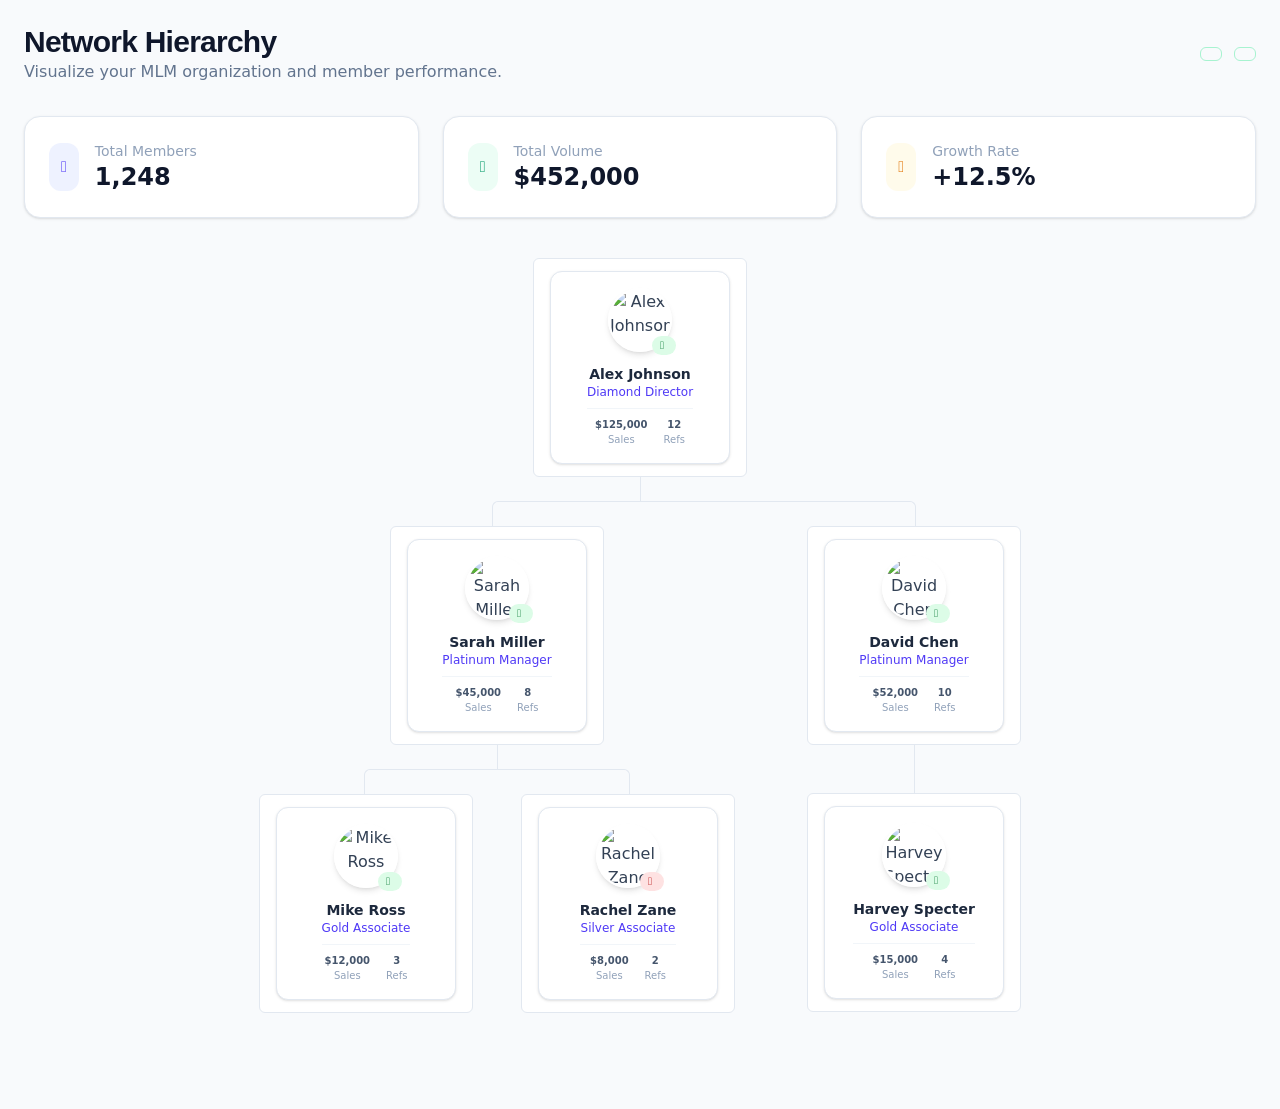
==== commit b7122831: "Add files via upload" ====
--- a/index.html
+++ b/index.html
@@ -1,7 +1,7 @@
 <!DOCTYPE html><html lang="en" data-beasties-container><head>
     <meta charset="utf-8">
-    <title>Google AI Studio Angular App</title>
-    <base href="/">
+    <title>MLM</title>
+    <base href="/Networkmarketing/">
     <meta name="viewport" content="width=device-width, initial-scale=1">
     <link rel="icon" type="image/x-icon" href="favicon.ico">
   <style>@font-face{font-family:Inter;font-style:normal;font-weight:400;font-display:swap;src:url(https://fonts.gstatic.com/s/inter/v20/UcC73FwrK3iLTeHuS_nVMrMxCp50SjIa2JL7SUc.woff2) format("woff2");unicode-range:U+0460-052F,U+1C80-1C8A,U+20B4,U+2DE0-2DFF,U+A640-A69F,U+FE2E-FE2F}@font-face{font-family:Inter;font-style:normal;font-weight:400;font-display:swap;src:url(https://fonts.gstatic.com/s/inter/v20/UcC73FwrK3iLTeHuS_nVMrMxCp50SjIa0ZL7SUc.woff2) format("woff2");unicode-range:U+0301,U+0400-045F,U+0490-0491,U+04B0-04B1,U+2116}@font-face{font-family:Inter;font-style:normal;font-weight:400;font-display:swap;src:url(https://fonts.gstatic.com/s/inter/v20/UcC73FwrK3iLTeHuS_nVMrMxCp50SjIa2ZL7SUc.woff2) format("woff2");unicode-range:U+1F00-1FFF}@font-face{font-family:Inter;font-style:normal;font-weight:400;font-display:swap;src:url(https://fonts.gstatic.com/s/inter/v20/UcC73FwrK3iLTeHuS_nVMrMxCp50SjIa1pL7SUc.woff2) format("woff2");unicode-range:U+0370-0377,U+037A-037F,U+0384-038A,U+038C,U+038E-03A1,U+03A3-03FF}@font-face{font-family:Inter;font-style:normal;font-weight:400;font-display:swap;src:url(https://fonts.gstatic.com/s/inter/v20/UcC73FwrK3iLTeHuS_nVMrMxCp50SjIa2pL7SUc.woff2) format("woff2");unicode-range:U+0102-0103,U+0110-0111,U+0128-0129,U+0168-0169,U+01A0-01A1,U+01AF-01B0,U+0300-0301,U+0303-0304,U+0308-0309,U+0323,U+0329,U+1EA0-1EF9,U+20AB}@font-face{font-family:Inter;font-style:normal;font-weight:400;font-display:swap;src:url(https://fonts.gstatic.com/s/inter/v20/UcC73FwrK3iLTeHuS_nVMrMxCp50SjIa25L7SUc.woff2) format("woff2");unicode-range:U+0100-02BA,U+02BD-02C5,U+02C7-02CC,U+02CE-02D7,U+02DD-02FF,U+0304,U+0308,U+0329,U+1D00-1DBF,U+1E00-1E9F,U+1EF2-1EFF,U+2020,U+20A0-20AB,U+20AD-20C0,U+2113,U+2C60-2C7F,U+A720-A7FF}@font-face{font-family:Inter;font-style:normal;font-weight:400;font-display:swap;src:url(https://fonts.gstatic.com/s/inter/v20/UcC73FwrK3iLTeHuS_nVMrMxCp50SjIa1ZL7.woff2) format("woff2");unicode-range:U+0000-00FF,U+0131,U+0152-0153,U+02BB-02BC,U+02C6,U+02DA,U+02DC,U+0304,U+0308,U+0329,U+2000-206F,U+20AC,U+2122,U+2191,U+2193,U+2212,U+2215,U+FEFF,U+FFFD}@font-face{font-family:Inter;font-style:normal;font-weight:500;font-display:swap;src:url(https://fonts.gstatic.com/s/inter/v20/UcC73FwrK3iLTeHuS_nVMrMxCp50SjIa2JL7SUc.woff2) format("woff2");unicode-range:U+0460-052F,U+1C80-1C8A,U+20B4,U+2DE0-2DFF,U+A640-A69F,U+FE2E-FE2F}@font-face{font-family:Inter;font-style:normal;font-weight:500;font-display:swap;src:url(https://fonts.gstatic.com/s/inter/v20/UcC73FwrK3iLTeHuS_nVMrMxCp50SjIa0ZL7SUc.woff2) format("woff2");unicode-range:U+0301,U+0400-045F,U+0490-0491,U+04B0-04B1,U+2116}@font-face{font-family:Inter;font-style:normal;font-weight:500;font-display:swap;src:url(https://fonts.gstatic.com/s/inter/v20/UcC73FwrK3iLTeHuS_nVMrMxCp50SjIa2ZL7SUc.woff2) format("woff2");unicode-range:U+1F00-1FFF}@font-face{font-family:Inter;font-style:normal;font-weight:500;font-display:swap;src:url(https://fonts.gstatic.com/s/inter/v20/UcC73FwrK3iLTeHuS_nVMrMxCp50SjIa1pL7SUc.woff2) format("woff2");unicode-range:U+0370-0377,U+037A-037F,U+0384-038A,U+038C,U+038E-03A1,U+03A3-03FF}@font-face{font-family:Inter;font-style:normal;font-weight:500;font-display:swap;src:url(https://fonts.gstatic.com/s/inter/v20/UcC73FwrK3iLTeHuS_nVMrMxCp50SjIa2pL7SUc.woff2) format("woff2");unicode-range:U+0102-0103,U+0110-0111,U+0128-0129,U+0168-0169,U+01A0-01A1,U+01AF-01B0,U+0300-0301,U+0303-0304,U+0308-0309,U+0323,U+0329,U+1EA0-1EF9,U+20AB}@font-face{font-family:Inter;font-style:normal;font-weight:500;font-display:swap;src:url(https://fonts.gstatic.com/s/inter/v20/UcC73FwrK3iLTeHuS_nVMrMxCp50SjIa25L7SUc.woff2) format("woff2");unicode-range:U+0100-02BA,U+02BD-02C5,U+02C7-02CC,U+02CE-02D7,U+02DD-02FF,U+0304,U+0308,U+0329,U+1D00-1DBF,U+1E00-1E9F,U+1EF2-1EFF,U+2020,U+20A0-20AB,U+20AD-20C0,U+2113,U+2C60-2C7F,U+A720-A7FF}@font-face{font-family:Inter;font-style:normal;font-weight:500;font-display:swap;src:url(https://fonts.gstatic.com/s/inter/v20/UcC73FwrK3iLTeHuS_nVMrMxCp50SjIa1ZL7.woff2) format("woff2");unicode-range:U+0000-00FF,U+0131,U+0152-0153,U+02BB-02BC,U+02C6,U+02DA,U+02DC,U+0304,U+0308,U+0329,U+2000-206F,U+20AC,U+2122,U+2191,U+2193,U+2212,U+2215,U+FEFF,U+FFFD}@font-face{font-family:Inter;font-style:normal;font-weight:600;font-display:swap;src:url(https://fonts.gstatic.com/s/inter/v20/UcC73FwrK3iLTeHuS_nVMrMxCp50SjIa2JL7SUc.woff2) format("woff2");unicode-range:U+0460-052F,U+1C80-1C8A,U+20B4,U+2DE0-2DFF,U+A640-A69F,U+FE2E-FE2F}@font-face{font-family:Inter;font-style:normal;font-weight:600;font-display:swap;src:url(https://fonts.gstatic.com/s/inter/v20/UcC73FwrK3iLTeHuS_nVMrMxCp50SjIa0ZL7SUc.woff2) format("woff2");unicode-range:U+0301,U+0400-045F,U+0490-0491,U+04B0-04B1,U+2116}@font-face{font-family:Inter;font-style:normal;font-weight:600;font-display:swap;src:url(https://fonts.gstatic.com/s/inter/v20/UcC73FwrK3iLTeHuS_nVMrMxCp50SjIa2ZL7SUc.woff2) format("woff2");unicode-range:U+1F00-1FFF}@font-face{font-family:Inter;font-style:normal;font-weight:600;font-display:swap;src:url(https://fonts.gstatic.com/s/inter/v20/UcC73FwrK3iLTeHuS_nVMrMxCp50SjIa1pL7SUc.woff2) format("woff2");unicode-range:U+0370-0377,U+037A-037F,U+0384-038A,U+038C,U+038E-03A1,U+03A3-03FF}@font-face{font-family:Inter;font-style:normal;font-weight:600;font-display:swap;src:url(https://fonts.gstatic.com/s/inter/v20/UcC73FwrK3iLTeHuS_nVMrMxCp50SjIa2pL7SUc.woff2) format("woff2");unicode-range:U+0102-0103,U+0110-0111,U+0128-0129,U+0168-0169,U+01A0-01A1,U+01AF-01B0,U+0300-0301,U+0303-0304,U+0308-0309,U+0323,U+0329,U+1EA0-1EF9,U+20AB}@font-face{font-family:Inter;font-style:normal;font-weight:600;font-display:swap;src:url(https://fonts.gstatic.com/s/inter/v20/UcC73FwrK3iLTeHuS_nVMrMxCp50SjIa25L7SUc.woff2) format("woff2");unicode-range:U+0100-02BA,U+02BD-02C5,U+02C7-02CC,U+02CE-02D7,U+02DD-02FF,U+0304,U+0308,U+0329,U+1D00-1DBF,U+1E00-1E9F,U+1EF2-1EFF,U+2020,U+20A0-20AB,U+20AD-20C0,U+2113,U+2C60-2C7F,U+A720-A7FF}@font-face{font-family:Inter;font-style:normal;font-weight:600;font-display:swap;src:url(https://fonts.gstatic.com/s/inter/v20/UcC73FwrK3iLTeHuS_nVMrMxCp50SjIa1ZL7.woff2) format("woff2");unicode-range:U+0000-00FF,U+0131,U+0152-0153,U+02BB-02BC,U+02C6,U+02DA,U+02DC,U+0304,U+0308,U+0329,U+2000-206F,U+20AC,U+2122,U+2191,U+2193,U+2212,U+2215,U+FEFF,U+FFFD}@font-face{font-family:Inter;font-style:normal;font-weight:700;font-display:swap;src:url(https://fonts.gstatic.com/s/inter/v20/UcC73FwrK3iLTeHuS_nVMrMxCp50SjIa2JL7SUc.woff2) format("woff2");unicode-range:U+0460-052F,U+1C80-1C8A,U+20B4,U+2DE0-2DFF,U+A640-A69F,U+FE2E-FE2F}@font-face{font-family:Inter;font-style:normal;font-weight:700;font-display:swap;src:url(https://fonts.gstatic.com/s/inter/v20/UcC73FwrK3iLTeHuS_nVMrMxCp50SjIa0ZL7SUc.woff2) format("woff2");unicode-range:U+0301,U+0400-045F,U+0490-0491,U+04B0-04B1,U+2116}@font-face{font-family:Inter;font-style:normal;font-weight:700;font-display:swap;src:url(https://fonts.gstatic.com/s/inter/v20/UcC73FwrK3iLTeHuS_nVMrMxCp50SjIa2ZL7SUc.woff2) format("woff2");unicode-range:U+1F00-1FFF}@font-face{font-family:Inter;font-style:normal;font-weight:700;font-display:swap;src:url(https://fonts.gstatic.com/s/inter/v20/UcC73FwrK3iLTeHuS_nVMrMxCp50SjIa1pL7SUc.woff2) format("woff2");unicode-range:U+0370-0377,U+037A-037F,U+0384-038A,U+038C,U+038E-03A1,U+03A3-03FF}@font-face{font-family:Inter;font-style:normal;font-weight:700;font-display:swap;src:url(https://fonts.gstatic.com/s/inter/v20/UcC73FwrK3iLTeHuS_nVMrMxCp50SjIa2pL7SUc.woff2) format("woff2");unicode-range:U+0102-0103,U+0110-0111,U+0128-0129,U+0168-0169,U+01A0-01A1,U+01AF-01B0,U+0300-0301,U+0303-0304,U+0308-0309,U+0323,U+0329,U+1EA0-1EF9,U+20AB}@font-face{font-family:Inter;font-style:normal;font-weight:700;font-display:swap;src:url(https://fonts.gstatic.com/s/inter/v20/UcC73FwrK3iLTeHuS_nVMrMxCp50SjIa25L7SUc.woff2) format("woff2");unicode-range:U+0100-02BA,U+02BD-02C5,U+02C7-02CC,U+02CE-02D7,U+02DD-02FF,U+0304,U+0308,U+0329,U+1D00-1DBF,U+1E00-1E9F,U+1EF2-1EFF,U+2020,U+20A0-20AB,U+20AD-20C0,U+2113,U+2C60-2C7F,U+A720-A7FF}@font-face{font-family:Inter;font-style:normal;font-weight:700;font-display:swap;src:url(https://fonts.gstatic.com/s/inter/v20/UcC73FwrK3iLTeHuS_nVMrMxCp50SjIa1ZL7.woff2) format("woff2");unicode-range:U+0000-00FF,U+0131,U+0152-0153,U+02BB-02BC,U+02C6,U+02DA,U+02DC,U+0304,U+0308,U+0329,U+2000-206F,U+20AC,U+2122,U+2191,U+2193,U+2212,U+2215,U+FEFF,U+FFFD}@font-face{font-family:Space Grotesk;font-style:normal;font-weight:500;font-display:swap;src:url(https://fonts.gstatic.com/s/spacegrotesk/v22/V8mDoQDjQSkFtoMM3T6r8E7mPb54C-s0.woff2) format("woff2");unicode-range:U+0102-0103,U+0110-0111,U+0128-0129,U+0168-0169,U+01A0-01A1,U+01AF-01B0,U+0300-0301,U+0303-0304,U+0308-0309,U+0323,U+0329,U+1EA0-1EF9,U+20AB}@font-face{font-family:Space Grotesk;font-style:normal;font-weight:500;font-display:swap;src:url(https://fonts.gstatic.com/s/spacegrotesk/v22/V8mDoQDjQSkFtoMM3T6r8E7mPb94C-s0.woff2) format("woff2");unicode-range:U+0100-02BA,U+02BD-02C5,U+02C7-02CC,U+02CE-02D7,U+02DD-02FF,U+0304,U+0308,U+0329,U+1D00-1DBF,U+1E00-1E9F,U+1EF2-1EFF,U+2020,U+20A0-20AB,U+20AD-20C0,U+2113,U+2C60-2C7F,U+A720-A7FF}@font-face{font-family:Space Grotesk;font-style:normal;font-weight:500;font-display:swap;src:url(https://fonts.gstatic.com/s/spacegrotesk/v22/V8mDoQDjQSkFtoMM3T6r8E7mPbF4Cw.woff2) format("woff2");unicode-range:U+0000-00FF,U+0131,U+0152-0153,U+02BB-02BC,U+02C6,U+02DA,U+02DC,U+0304,U+0308,U+0329,U+2000-206F,U+20AC,U+2122,U+2191,U+2193,U+2212,U+2215,U+FEFF,U+FFFD}@font-face{font-family:Space Grotesk;font-style:normal;font-weight:700;font-display:swap;src:url(https://fonts.gstatic.com/s/spacegrotesk/v22/V8mDoQDjQSkFtoMM3T6r8E7mPb54C-s0.woff2) format("woff2");unicode-range:U+0102-0103,U+0110-0111,U+0128-0129,U+0168-0169,U+01A0-01A1,U+01AF-01B0,U+0300-0301,U+0303-0304,U+0308-0309,U+0323,U+0329,U+1EA0-1EF9,U+20AB}@font-face{font-family:Space Grotesk;font-style:normal;font-weight:700;font-display:swap;src:url(https://fonts.gstatic.com/s/spacegrotesk/v22/V8mDoQDjQSkFtoMM3T6r8E7mPb94C-s0.woff2) format("woff2");unicode-range:U+0100-02BA,U+02BD-02C5,U+02C7-02CC,U+02CE-02D7,U+02DD-02FF,U+0304,U+0308,U+0329,U+1D00-1DBF,U+1E00-1E9F,U+1EF2-1EFF,U+2020,U+20A0-20AB,U+20AD-20C0,U+2113,U+2C60-2C7F,U+A720-A7FF}@font-face{font-family:Space Grotesk;font-style:normal;font-weight:700;font-display:swap;src:url(https://fonts.gstatic.com/s/spacegrotesk/v22/V8mDoQDjQSkFtoMM3T6r8E7mPbF4Cw.woff2) format("woff2");unicode-range:U+0000-00FF,U+0131,U+0152-0153,U+02BB-02BC,U+02C6,U+02DA,U+02DC,U+0304,U+0308,U+0329,U+2000-206F,U+20AC,U+2122,U+2191,U+2193,U+2212,U+2215,U+FEFF,U+FFFD}@layer properties;@font-face{font-family:primeicons;font-display:block;src:url("./media/primeicons-RSSEDYLY.eot");src:url("./media/primeicons-RSSEDYLY.eot?#iefix") format("embedded-opentype"),url("./media/primeicons-4GST5W3O.woff2") format("woff2"),url("./media/primeicons-P53SE5CV.woff") format("woff"),url("./media/primeicons-GEFHGEHP.ttf") format("truetype"),url("./media/primeicons-DHQU4SEP.svg?#primeicons") format("svg");font-weight:400;font-style:normal}.pi{font-family:primeicons;speak:none;font-style:normal;font-weight:400;font-variant:normal;text-transform:none;line-height:1;display:inline-block;-webkit-font-smoothing:antialiased;-moz-osx-font-smoothing:grayscale}.pi:before{--webkit-backface-visibility: hidden;backface-visibility:hidden}@-webkit-keyframes fa-spin{0%{-webkit-transform:rotate(0deg);transform:rotate(0)}to{-webkit-transform:rotate(359deg);transform:rotate(359deg)}}.pi-chart-line:before{content:"\e98b"}.pi-dollar:before{content:"\e96b"}.pi-users:before{content:"\e941"}.pi-check-circle:before{content:"\e90a"}.pi-times-circle:before{content:"\e90c"}@layer theme,base,components,utilities;@layer theme{:root{--font-sans: "Inter", ui-sans-serif, system-ui, sans-serif;--font-mono: ui-monospace, SFMono-Regular, Menlo, Monaco, Consolas, "Liberation Mono", "Courier New", monospace;--color-amber-50: oklch(98.7% .022 95.277);--color-amber-600: oklch(66.6% .179 58.318);--color-emerald-50: oklch(97.9% .021 166.113);--color-emerald-600: oklch(59.6% .145 163.225);--color-indigo-50: oklch(96.2% .018 272.314);--color-indigo-400: oklch(67.3% .182 276.935);--color-indigo-600: oklch(51.1% .262 276.966);--color-slate-50: oklch(98.4% .003 247.858);--color-slate-100: oklch(96.8% .007 247.896);--color-slate-200: oklch(92.9% .013 255.508);--color-slate-400: oklch(70.4% .04 256.788);--color-slate-500: oklch(55.4% .046 257.417);--color-slate-600: oklch(44.6% .043 257.281);--color-slate-800: oklch(27.9% .041 260.031);--color-slate-900: oklch(20.8% .042 265.755);--color-white: #fff;--spacing: .25rem;--container-7xl: 80rem;--text-xs: .75rem;--text-xs--line-height: calc(1 / .75);--text-sm: .875rem;--text-sm--line-height: calc(1.25 / .875);--text-lg: 1.125rem;--text-lg--line-height: calc(1.75 / 1.125);--text-xl: 1.25rem;--text-xl--line-height: calc(1.75 / 1.25);--text-2xl: 1.5rem;--text-2xl--line-height: calc(2 / 1.5);--text-3xl: 1.875rem;--text-3xl--line-height: 1.2 ;--font-weight-medium: 500;--font-weight-semibold: 600;--font-weight-bold: 700;--tracking-tight: -.025em;--tracking-wider: .05em;--radius-xl: .75rem;--radius-2xl: 1rem;--default-transition-duration: .15s;--default-transition-timing-function: cubic-bezier(.4, 0, .2, 1);--default-font-family: var(--font-sans);--default-mono-font-family: var(--font-mono);--font-display: "Space Grotesk", sans-serif}}@layer base{*,:after,:before{box-sizing:border-box;margin:0;padding:0;border:0 solid}html{line-height:1.5;-webkit-text-size-adjust:100%;tab-size:4;font-family:var(--default-font-family, ui-sans-serif, system-ui, sans-serif, "Apple Color Emoji", "Segoe UI Emoji", "Segoe UI Symbol", "Noto Color Emoji");font-feature-settings:var(--default-font-feature-settings, normal);font-variation-settings:var(--default-font-variation-settings, normal);-webkit-tap-highlight-color:transparent}h1{font-size:inherit;font-weight:inherit}table{text-indent:0;border-color:inherit;border-collapse:collapse}img{display:block;vertical-align:middle}img{max-width:100%;height:auto}button{font:inherit;font-feature-settings:inherit;font-variation-settings:inherit;letter-spacing:inherit;color:inherit;border-radius:0;background-color:transparent;opacity:1}button{appearance:button}}@layer utilities{.absolute{position:absolute}.relative{position:relative}.-right-1{right:calc(var(--spacing) * -1)}.-bottom-1{bottom:calc(var(--spacing) * -1)}.mx-auto{margin-inline:auto}.mb-2{margin-bottom:calc(var(--spacing) * 2)}.mb-3{margin-bottom:calc(var(--spacing) * 3)}.mb-8{margin-bottom:calc(var(--spacing) * 8)}.mb-10{margin-bottom:calc(var(--spacing) * 10)}.flex{display:flex}.grid{display:grid}.h-16{height:calc(var(--spacing) * 16)}.min-h-screen{min-height:100vh}.w-16{width:calc(var(--spacing) * 16)}.w-full{width:100%}.max-w-7xl{max-width:var(--container-7xl)}.min-w-\[180px\]{min-width:180px}.cursor-pointer{cursor:pointer}.grid-cols-1{grid-template-columns:repeat(1,minmax(0,1fr))}.flex-col{flex-direction:column}.items-center{align-items:center}.justify-between{justify-content:space-between}.justify-center{justify-content:center}.gap-3{gap:calc(var(--spacing) * 3)}.gap-4{gap:calc(var(--spacing) * 4)}.gap-6{gap:calc(var(--spacing) * 6)}.overflow-auto{overflow:auto}.rounded-2xl{border-radius:var(--radius-2xl)}.rounded-full{border-radius:calc(infinity * 1px)}.rounded-xl{border-radius:var(--radius-xl)}.border{border-style:var(--tw-border-style);border-width:1px}.border-2{border-style:var(--tw-border-style);border-width:2px}.border-t{border-top-style:var(--tw-border-style);border-top-width:1px}.border-slate-100{border-color:var(--color-slate-100)}.border-slate-200{border-color:var(--color-slate-200)}.border-white{border-color:var(--color-white)}.bg-amber-50{background-color:var(--color-amber-50)}.bg-emerald-50{background-color:var(--color-emerald-50)}.bg-indigo-50{background-color:var(--color-indigo-50)}.bg-slate-50{background-color:var(--color-slate-50)}.bg-white{background-color:var(--color-white)}.p-3{padding:calc(var(--spacing) * 3)}.p-4{padding:calc(var(--spacing) * 4)}.p-6{padding:calc(var(--spacing) * 6)}.pt-2{padding-top:calc(var(--spacing) * 2)}.pb-12{padding-bottom:calc(var(--spacing) * 12)}.text-center{text-align:center}.text-2xl{font-size:var(--text-2xl);line-height:var(--tw-leading, var(--text-2xl--line-height))}.text-3xl{font-size:var(--text-3xl);line-height:var(--tw-leading, var(--text-3xl--line-height))}.text-sm{font-size:var(--text-sm);line-height:var(--tw-leading, var(--text-sm--line-height))}.text-xl{font-size:var(--text-xl);line-height:var(--tw-leading, var(--text-xl--line-height))}.text-xs{font-size:var(--text-xs);line-height:var(--tw-leading, var(--text-xs--line-height))}.text-\[10px\]{font-size:10px}.font-bold{--tw-font-weight: var(--font-weight-bold);font-weight:var(--font-weight-bold)}.font-medium{--tw-font-weight: var(--font-weight-medium);font-weight:var(--font-weight-medium)}.font-semibold{--tw-font-weight: var(--font-weight-semibold);font-weight:var(--font-weight-semibold)}.tracking-tight{--tw-tracking: var(--tracking-tight);letter-spacing:var(--tracking-tight)}.text-amber-600{color:var(--color-amber-600)}.text-emerald-600{color:var(--color-emerald-600)}.text-indigo-600{color:var(--color-indigo-600)}.text-slate-400{color:var(--color-slate-400)}.text-slate-500{color:var(--color-slate-500)}.text-slate-600{color:var(--color-slate-600)}.text-slate-800{color:var(--color-slate-800)}.text-slate-900{color:var(--color-slate-900)}.shadow-md{--tw-shadow: 0 4px 6px -1px var(--tw-shadow-color, rgb(0 0 0 / .1)), 0 2px 4px -2px var(--tw-shadow-color, rgb(0 0 0 / .1));box-shadow:var(--tw-inset-shadow),var(--tw-inset-ring-shadow),var(--tw-ring-offset-shadow),var(--tw-ring-shadow),var(--tw-shadow)}.shadow-sm{--tw-shadow: 0 1px 3px 0 var(--tw-shadow-color, rgb(0 0 0 / .1)), 0 1px 2px -1px var(--tw-shadow-color, rgb(0 0 0 / .1));box-shadow:var(--tw-inset-shadow),var(--tw-inset-ring-shadow),var(--tw-ring-offset-shadow),var(--tw-ring-shadow),var(--tw-shadow)}.transition-all{transition-property:all;transition-timing-function:var(--tw-ease, var(--default-transition-timing-function));transition-duration:var(--tw-duration, var(--default-transition-duration))}.duration-300{--tw-duration: .3s;transition-duration:.3s}@media(hover:hover){.hover\:border-indigo-400:hover{border-color:var(--color-indigo-400)}}@media(width>=48rem){.md\:grid-cols-3{grid-template-columns:repeat(3,minmax(0,1fr))}}}body{background-color:var(--color-slate-50);font-family:var(--font-sans);color:var(--color-slate-900)}h1{font-family:var(--font-display)}@property --tw-border-style{syntax: "*"; inherits: false; initial-value: solid;}@property --tw-font-weight{syntax: "*"; inherits: false;}@property --tw-tracking{syntax: "*"; inherits: false;}@property --tw-shadow{syntax: "*"; inherits: false; initial-value: 0 0 #0000;}@property --tw-shadow-color{syntax: "*"; inherits: false;}@property --tw-shadow-alpha{syntax: "<percentage>"; inherits: false; initial-value: 100%;}@property --tw-inset-shadow{syntax: "*"; inherits: false; initial-value: 0 0 #0000;}@property --tw-inset-shadow-color{syntax: "*"; inherits: false;}@property --tw-inset-shadow-alpha{syntax: "<percentage>"; inherits: false; initial-value: 100%;}@property --tw-ring-color{syntax: "*"; inherits: false;}@property --tw-ring-shadow{syntax: "*"; inherits: false; initial-value: 0 0 #0000;}@property --tw-inset-ring-color{syntax: "*"; inherits: false;}@property --tw-inset-ring-shadow{syntax: "*"; inherits: false; initial-value: 0 0 #0000;}@property --tw-ring-inset{syntax: "*"; inherits: false;}@property --tw-ring-offset-width{syntax: "<length>"; inherits: false; initial-value: 0px;}@property --tw-ring-offset-color{syntax: "*"; inherits: false; initial-value: #fff;}@property --tw-ring-offset-shadow{syntax: "*"; inherits: false; initial-value: 0 0 #0000;}@property --tw-duration{syntax: "*"; inherits: false;}@layer properties{@supports ((-webkit-hyphens: none) and (not (margin-trim: inline))) or ((-moz-orient: inline) and (not (color:rgb(from red r g b)))){*,:before,:after{--tw-border-style: solid;--tw-font-weight: initial;--tw-tracking: initial;--tw-shadow: 0 0 #0000;--tw-shadow-color: initial;--tw-shadow-alpha: 100%;--tw-inset-shadow: 0 0 #0000;--tw-inset-shadow-color: initial;--tw-inset-shadow-alpha: 100%;--tw-ring-color: initial;--tw-ring-shadow: 0 0 #0000;--tw-inset-ring-color: initial;--tw-inset-ring-shadow: 0 0 #0000;--tw-ring-inset: initial;--tw-ring-offset-width: 0px;--tw-ring-offset-color: #fff;--tw-ring-offset-shadow: 0 0 #0000;--tw-duration: initial}}}
